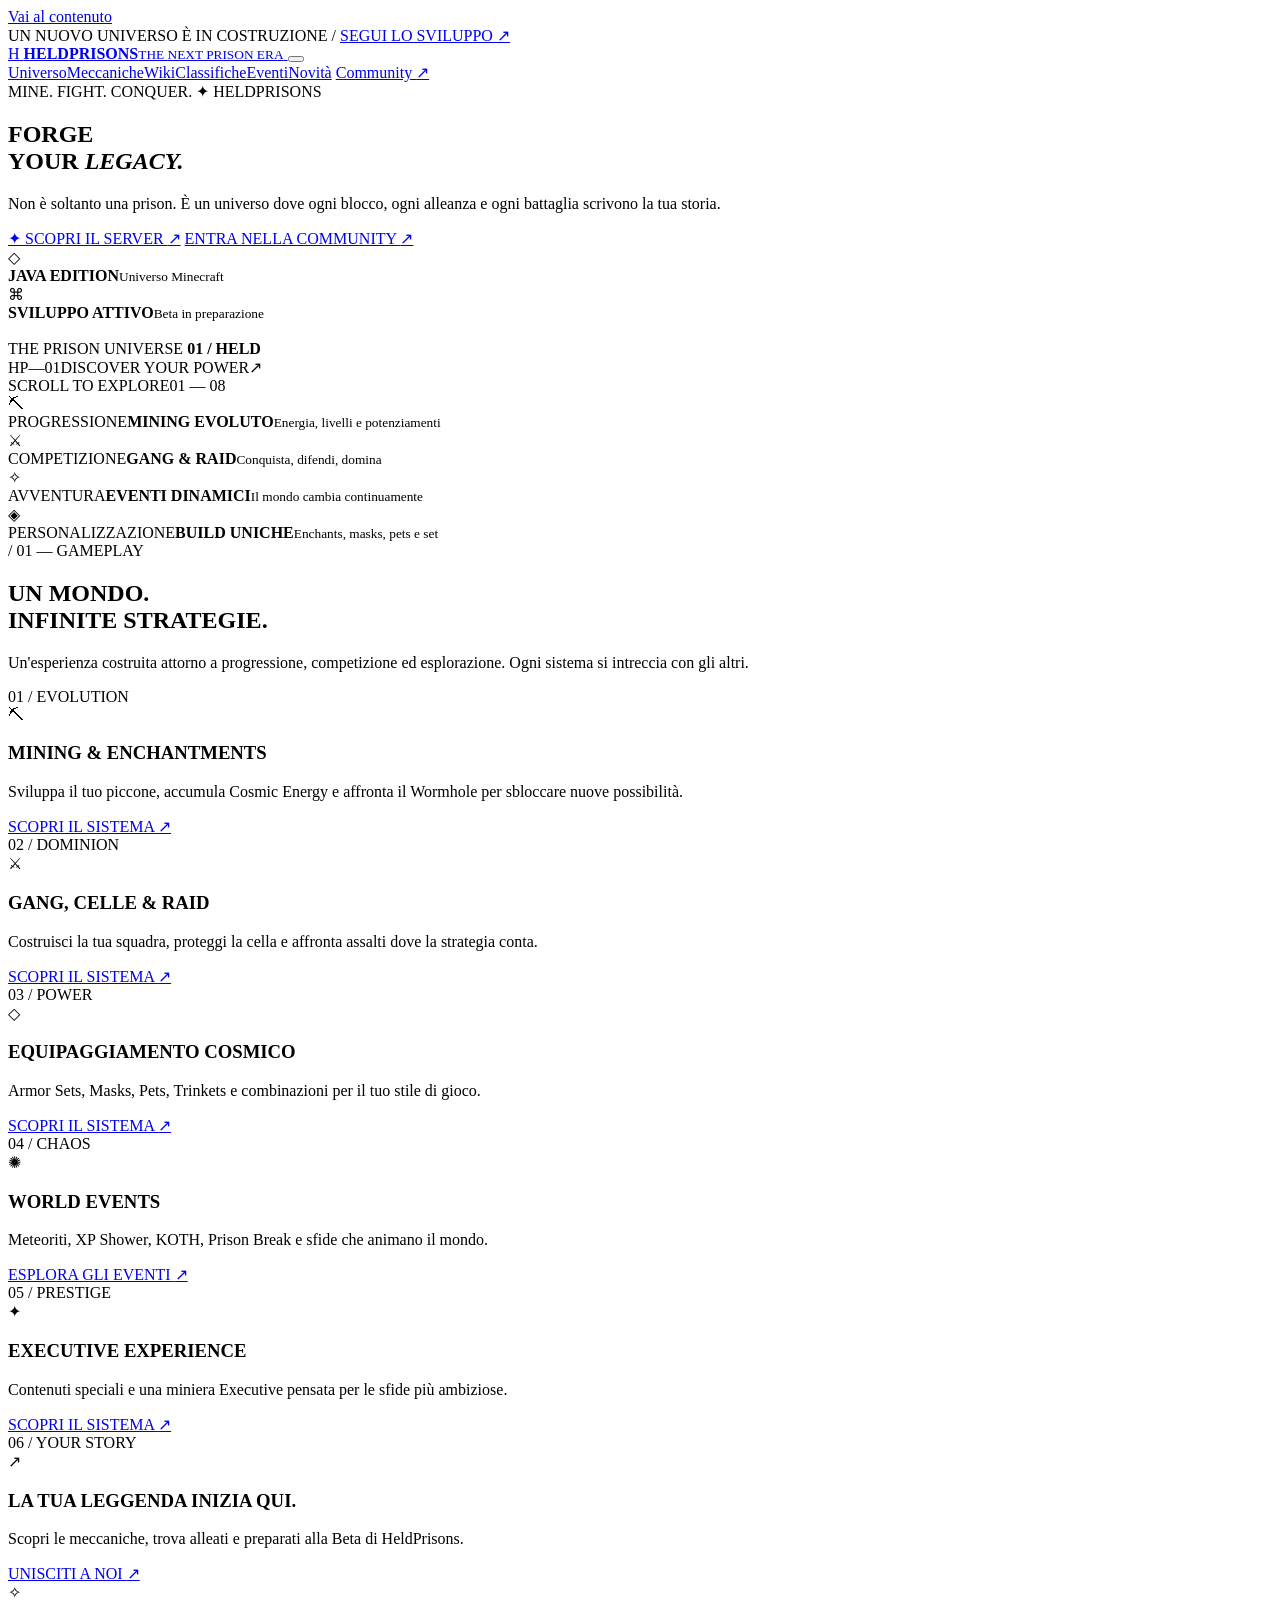
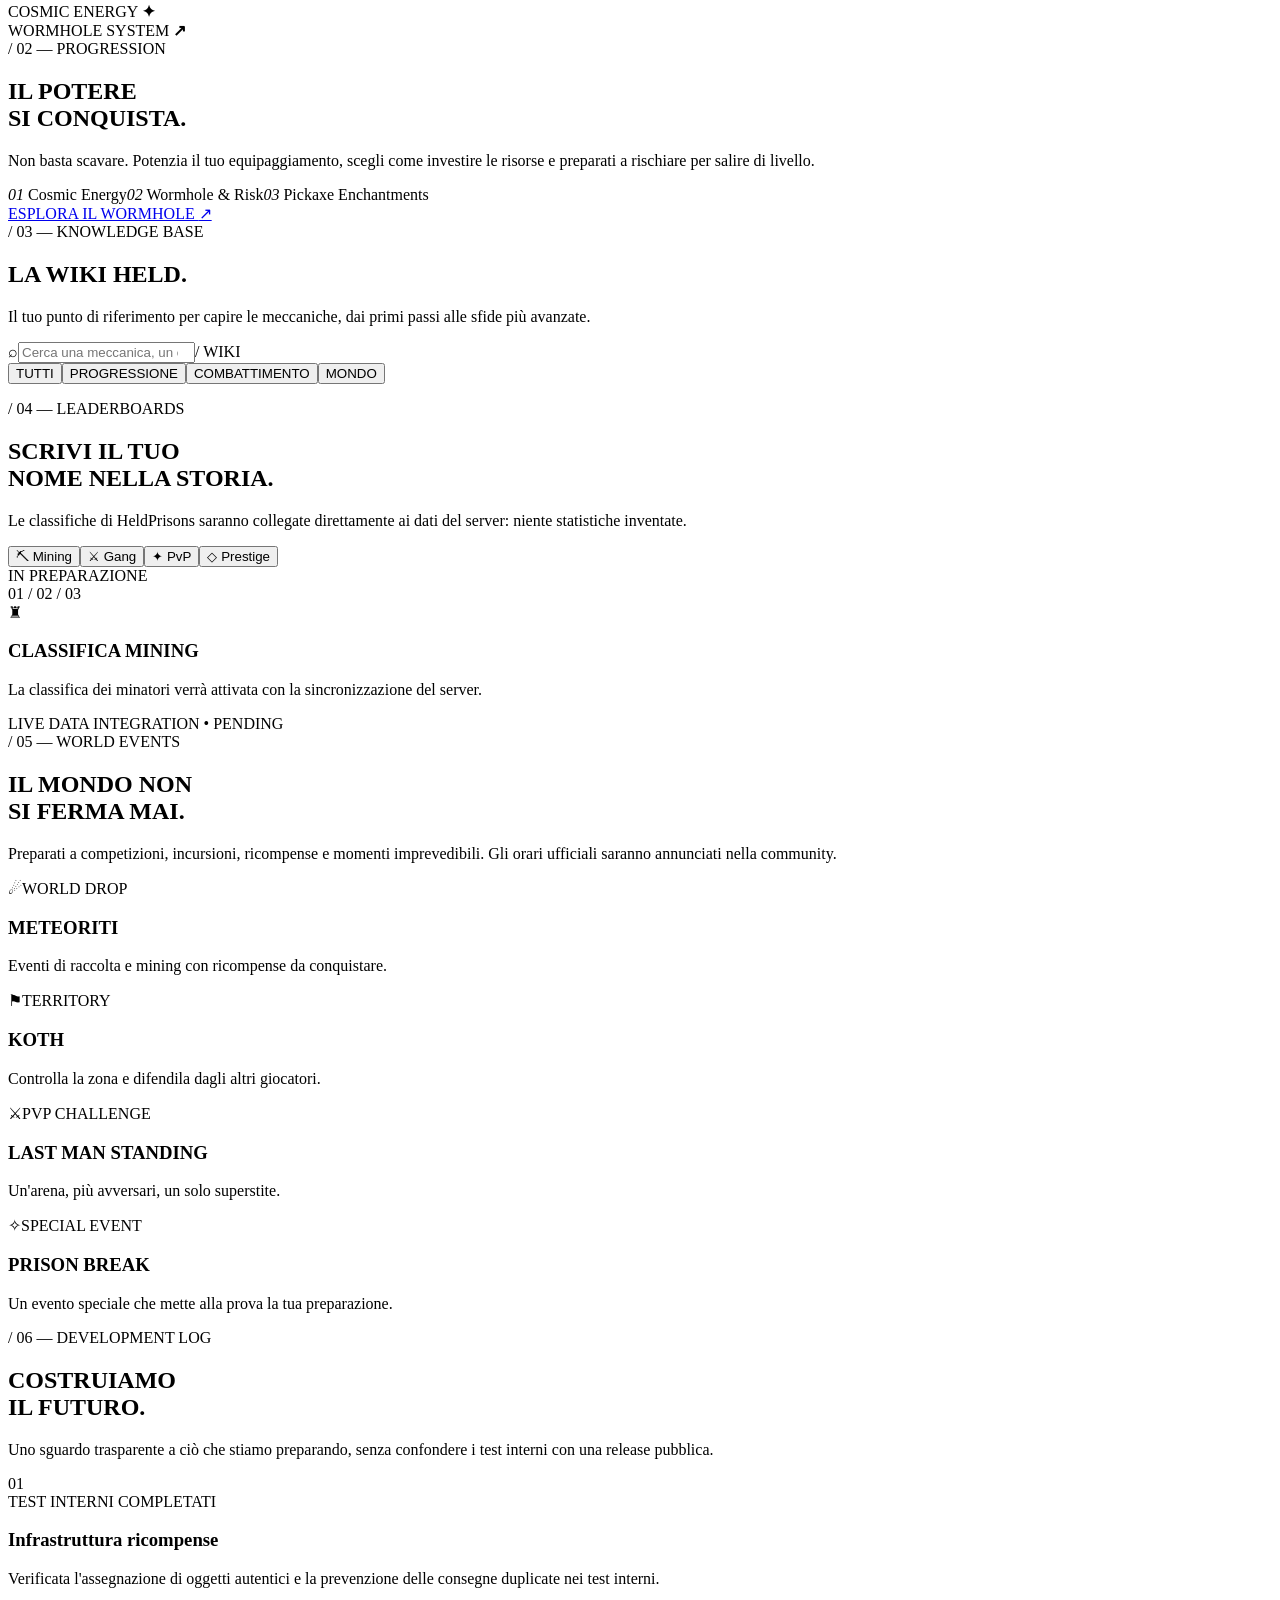
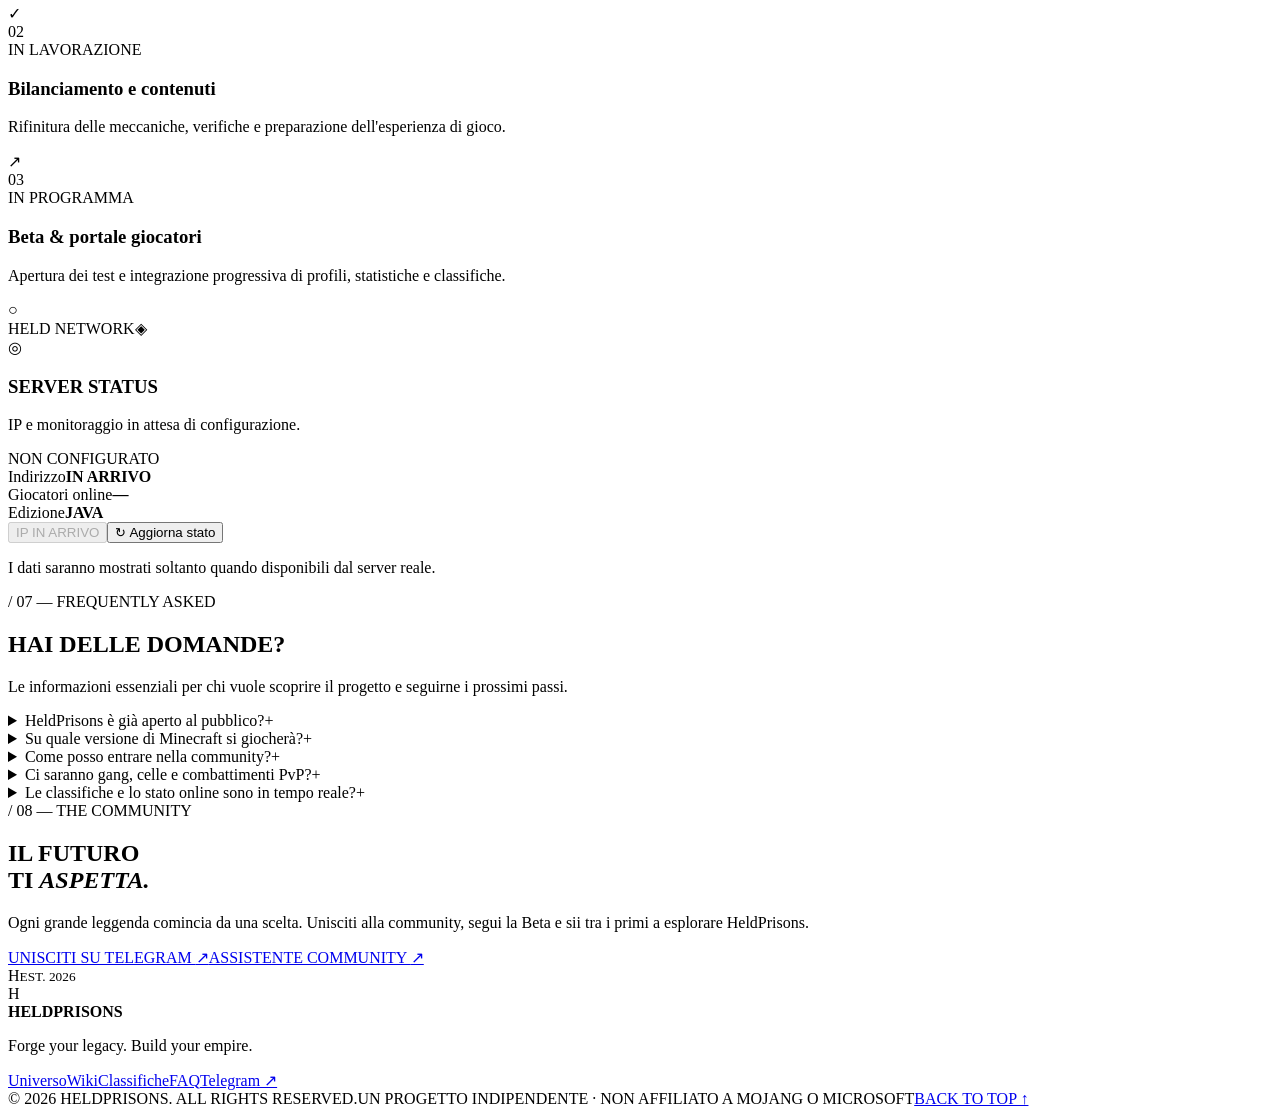
==== index.html @ db9df28c "feat(web): scaffold HeldPrisons portal landing page" ====
<!doctype html>
<html lang="it">
<head>
  <meta charset="utf-8">
  <meta name="viewport" content="width=device-width, initial-scale=1">
  <meta name="theme-color" content="#080d1a">
  <meta name="description" content="HeldPrisons: esplora un universo prison Minecraft con miniere, enchantments, gang, celle, raid, eventi e progressione. Scopri il progetto e unisciti alla community.">
  <meta property="og:type" content="website">
  <meta property="og:title" content="HeldPrisons — Forge Your Legacy">
  <meta property="og:description" content="Un universo Prison da conquistare. Miniere, gang, raid, equipaggiamento ed eventi.">
  <meta property="og:image" content="assets/hero-realm.svg">
  <link rel="icon" type="image/svg+xml" href="assets/favicon.svg">
  <link rel="stylesheet" href="assets/style.css">
  <title>HeldPrisons — Forge Your Legacy</title>
  <script defer src="assets/app.js"></script>
</head>
<body>
  <a class="skip-link" href="#contenuto">Vai al contenuto</a>
  <div class="ambient ambient--a" aria-hidden="true"></div><div class="ambient ambient--b" aria-hidden="true"></div>
  <div class="announcement"><span class="pulse-small" aria-hidden="true"></span> UN NUOVO UNIVERSO È IN COSTRUZIONE <span class="announcement-sep">/</span> <a href="#roadmap">SEGUI LO SVILUPPO <span aria-hidden="true">↗</span></a></div>
  <header class="site-header" id="inizio">
    <nav class="nav shell" aria-label="Navigazione principale">
      <a class="brand" href="#inizio" aria-label="HeldPrisons, torna all'inizio">
        <span class="brand-mark" aria-hidden="true"><span>H</span></span>
        <span class="brand-copy"><strong>HELD<span>PRISONS</span></strong><small>THE NEXT PRISON ERA</small></span>
      </a>
      <button id="menu-toggle" class="menu-toggle" aria-label="Apri menu" aria-expanded="false" aria-controls="nav-links"><span></span><span></span><span></span></button>
      <div class="nav-links" id="nav-links">
        <a href="#universo">Universo</a><a href="#meccaniche">Meccaniche</a><a href="#wiki">Wiki</a><a href="#classifiche">Classifiche</a><a href="#eventi">Eventi</a><a href="#roadmap">Novità</a>
        <a class="nav-community" href="https://t.me/HeldPrisonsCommunity" target="_blank" rel="noopener noreferrer">Community <span aria-hidden="true">↗</span></a>
      </div>
    </nav>
  </header>
  <main id="contenuto">
    <section class="hero shell" aria-labelledby="hero-title">
      <div class="hero-grid"></div>
      <div class="hero-copy">
        <div class="eyebrow"><span class="line"></span> MINE. FIGHT. CONQUER. <span class="star">✦</span> HELDPRISONS</div>
        <h1 id="hero-title">FORGE<br>YOUR <em>LEGACY.</em></h1>
        <p class="hero-lead">Non è soltanto una prison. È un universo dove ogni blocco, ogni alleanza e ogni battaglia scrivono la tua storia.</p>
        <div class="hero-actions">
          <a class="btn btn-primary" href="#universo"><span class="btn-icon">✦</span> SCOPRI IL SERVER <span>↗</span></a>
          <a class="btn btn-ghost" href="https://t.me/HeldPrisonsCommunity" target="_blank" rel="noopener noreferrer">ENTRA NELLA COMMUNITY <span>↗</span></a>
        </div>
        <div class="hero-meta"><div class="meta-item"><span class="meta-sign">◇</span><div><strong>JAVA EDITION</strong><small>Universo Minecraft</small></div></div><div class="meta-divider"></div><div class="meta-item"><span class="meta-sign">⌘</span><div><strong>SVILUPPO ATTIVO</strong><small>Beta in preparazione</small></div></div></div>
      </div>
      <div class="hero-visual" aria-hidden="true">
        <img class="realm-art" src="assets/hero-realm.svg" alt="">
        <div class="hero-art-tag tag-top"><span class="tag-dot"></span> THE PRISON UNIVERSE <strong>01 / HELD</strong></div>
        <div class="hero-art-tag tag-bottom"><span class="tag-prefix">HP—01</span><span>DISCOVER YOUR POWER</span><span>↗</span></div>
      </div>
      <div class="hero-foot"><span>SCROLL TO EXPLORE</span><span class="scroll-line"></span><span class="index">01 — 08</span></div>
    </section>
    <section class="stats-section" id="universo" aria-label="In evidenza">
      <div class="shell stats-inner">
        <div class="stat"><div class="stat-icon">⛏</div><div><span>PROGRESSIONE</span><strong>MINING EVOLUTO</strong><small>Energia, livelli e potenziamenti</small></div></div>
        <div class="stat"><div class="stat-icon">⚔</div><div><span>COMPETIZIONE</span><strong>GANG &amp; RAID</strong><small>Conquista, difendi, domina</small></div></div>
        <div class="stat"><div class="stat-icon">✧</div><div><span>AVVENTURA</span><strong>EVENTI DINAMICI</strong><small>Il mondo cambia continuamente</small></div></div>
        <div class="stat stat-last"><div class="stat-icon">◈</div><div><span>PERSONALIZZAZIONE</span><strong>BUILD UNICHE</strong><small>Enchants, masks, pets e set</small></div></div>
      </div>
    </section>
    <section class="section shell mechanics" id="meccaniche" aria-labelledby="mech-title">
      <div class="section-head"><div><span class="kicker">/ 01 — GAMEPLAY</span><h2 id="mech-title">UN MONDO.<br><span class="grad-text">INFINITE STRATEGIE.</span></h2></div><p>Un'esperienza costruita attorno a progressione, competizione ed esplorazione. Ogni sistema si intreccia con gli altri.</p></div>
      <div class="feature-grid">
        <article class="feature-card feature-card--wide"><div class="feature-no">01 / EVOLUTION</div><div class="feature-symbol">⛏</div><h3>MINING &amp; ENCHANTMENTS</h3><p>Sviluppa il tuo piccone, accumula Cosmic Energy e affronta il Wormhole per sbloccare nuove possibilità.</p><a href="#wiki" data-wiki-open="mining">SCOPRI IL SISTEMA <span>↗</span></a><div class="feature-decoration decoration-one" aria-hidden="true"></div></article>
        <article class="feature-card"><div class="feature-no">02 / DOMINION</div><div class="feature-symbol">⚔</div><h3>GANG, CELLE &amp; RAID</h3><p>Costruisci la tua squadra, proteggi la cella e affronta assalti dove la strategia conta.</p><a href="#wiki" data-wiki-open="gang">SCOPRI IL SISTEMA <span>↗</span></a></article>
        <article class="feature-card"><div class="feature-no">03 / POWER</div><div class="feature-symbol">◇</div><h3>EQUIPAGGIAMENTO COSMICO</h3><p>Armor Sets, Masks, Pets, Trinkets e combinazioni per il tuo stile di gioco.</p><a href="#wiki" data-wiki-open="equipment">SCOPRI IL SISTEMA <span>↗</span></a></article>
        <article class="feature-card"><div class="feature-no">04 / CHAOS</div><div class="feature-symbol">✺</div><h3>WORLD EVENTS</h3><p>Meteoriti, XP Shower, KOTH, Prison Break e sfide che animano il mondo.</p><a href="#eventi">ESPLORA GLI EVENTI <span>↗</span></a></article>
        <article class="feature-card"><div class="feature-no">05 / PRESTIGE</div><div class="feature-symbol">✦</div><h3>EXECUTIVE EXPERIENCE</h3><p>Contenuti speciali e una miniera Executive pensata per le sfide più ambiziose.</p><a href="#wiki" data-wiki-open="executive">SCOPRI IL SISTEMA <span>↗</span></a></article>
        <article class="feature-card feature-card--accent"><div class="feature-no">06 / YOUR STORY</div><div class="feature-symbol">↗</div><h3>LA TUA LEGGENDA INIZIA QUI.</h3><p>Scopri le meccaniche, trova alleati e preparati alla Beta di HeldPrisons.</p><a href="https://t.me/HeldPrisonsCommunity" target="_blank" rel="noopener noreferrer">UNISCITI A NOI <span>↗</span></a></article>
      </div>
    </section>
    <section class="showcase" aria-labelledby="showcase-title">
      <div class="shell showcase-inner"><div class="showcase-art" aria-hidden="true"><div class="showcase-ring ring-a"></div><div class="showcase-ring ring-b"></div><div class="showcase-gem"><span>✧</span></div><div class="floating-label fl-one">COSMIC ENERGY <b>✦</b></div><div class="floating-label fl-two">WORMHOLE SYSTEM <b>↗</b></div></div>
      <div class="showcase-copy"><span class="kicker">/ 02 — PROGRESSION</span><h2 id="showcase-title">IL POTERE<br>SI <span class="grad-text">CONQUISTA.</span></h2><p>Non basta scavare. Potenzia il tuo equipaggiamento, scegli come investire le risorse e preparati a rischiare per salire di livello.</p><div class="showcase-points"><span><i>01</i> Cosmic Energy</span><span><i>02</i> Wormhole &amp; Risk</span><span><i>03</i> Pickaxe Enchantments</span></div><a class="text-link" href="#wiki" data-wiki-open="wormhole">ESPLORA IL WORMHOLE <span>↗</span></a></div></div>
    </section>
    <section class="section shell wiki-section" id="wiki" aria-labelledby="wiki-title">
      <div class="section-head"><div><span class="kicker">/ 03 — KNOWLEDGE BASE</span><h2 id="wiki-title">LA WIKI <span class="grad-text">HELD.</span></h2></div><p>Il tuo punto di riferimento per capire le meccaniche, dai primi passi alle sfide più avanzate.</p></div>
      <div class="wiki-toolbar"><label class="search-box" for="wiki-search"><span aria-hidden="true">⌕</span><input type="search" id="wiki-search" placeholder="Cerca una meccanica, un evento, un oggetto..." autocomplete="off"><span class="search-hint">/ WIKI</span></label><div class="filter-group" id="wiki-filters" role="group" aria-label="Categorie wiki"><button type="button" class="filter active" data-filter="all" aria-pressed="true">TUTTI</button><button type="button" class="filter" data-filter="progression" aria-pressed="false">PROGRESSIONE</button><button type="button" class="filter" data-filter="combat" aria-pressed="false">COMBATTIMENTO</button><button type="button" class="filter" data-filter="world" aria-pressed="false">MONDO</button></div></div>
      <div id="wiki-grid" class="wiki-grid" aria-live="polite"></div>
      <p class="section-note" id="wiki-count"></p>
    </section>
    <section class="section shell ranking-section" id="classifiche" aria-labelledby="ranking-title">
      <div class="section-head"><div><span class="kicker">/ 04 — LEADERBOARDS</span><h2 id="ranking-title">SCRIVI IL TUO<br><span class="grad-text">NOME NELLA STORIA.</span></h2></div><p>Le classifiche di HeldPrisons saranno collegate direttamente ai dati del server: niente statistiche inventate.</p></div>
      <div class="ranking-panel"><div class="ranking-top"><div class="ranking-tabs" role="group" aria-label="Tipologia classifica"><button class="rank-tab active" data-ranking="mining" aria-pressed="true">⛏ Mining</button><button class="rank-tab" data-ranking="gangs" aria-pressed="false">⚔ Gang</button><button class="rank-tab" data-ranking="pvp" aria-pressed="false">✦ PvP</button><button class="rank-tab" data-ranking="prestige" aria-pressed="false">◇ Prestige</button></div><span class="coming-label"><span class="pulse-small"></span> IN PREPARAZIONE</span></div><div class="ranking-empty"><div class="ranking-abstract">01<span> / </span>02<span> / </span>03</div><div class="ranking-empty-icon">♜</div><h3 id="rank-heading">CLASSIFICA MINING</h3><p id="rank-description">La classifica dei minatori verrà attivata con la sincronizzazione del server.</p><span class="ranking-tech">LIVE DATA INTEGRATION • PENDING</span></div></div>
    </section>
    <section class="section events-section" id="eventi" aria-labelledby="events-title"><div class="shell"><div class="section-head"><div><span class="kicker">/ 05 — WORLD EVENTS</span><h2 id="events-title">IL MONDO NON<br><span class="grad-text">SI FERMA MAI.</span></h2></div><p>Preparati a competizioni, incursioni, ricompense e momenti imprevedibili. Gli orari ufficiali saranno annunciati nella community.</p></div>
      <div class="event-grid"><article class="event-card"><span class="event-icon">☄</span><span class="event-type">WORLD DROP</span><h3>METEORITI</h3><p>Eventi di raccolta e mining con ricompense da conquistare.</p></article><article class="event-card"><span class="event-icon">⚑</span><span class="event-type">TERRITORY</span><h3>KOTH</h3><p>Controlla la zona e difendila dagli altri giocatori.</p></article><article class="event-card"><span class="event-icon">⚔</span><span class="event-type">PVP CHALLENGE</span><h3>LAST MAN STANDING</h3><p>Un'arena, più avversari, un solo superstite.</p></article><article class="event-card"><span class="event-icon">✧</span><span class="event-type">SPECIAL EVENT</span><h3>PRISON BREAK</h3><p>Un evento speciale che mette alla prova la tua preparazione.</p></article></div></div>
    </section>
    <section class="section shell roadmap" id="roadmap" aria-labelledby="roadmap-title"><div class="section-head"><div><span class="kicker">/ 06 — DEVELOPMENT LOG</span><h2 id="roadmap-title">COSTRUIAMO<br><span class="grad-text">IL FUTURO.</span></h2></div><p>Uno sguardo trasparente a ciò che stiamo preparando, senza confondere i test interni con una release pubblica.</p></div>
      <div class="roadmap-layout"><div class="roadmap-list"><div class="milestone milestone--done"><span class="milestone-index">01</span><div><span class="milestone-status">TEST INTERNI COMPLETATI</span><h3>Infrastruttura ricompense</h3><p>Verificata l'assegnazione di oggetti autentici e la prevenzione delle consegne duplicate nei test interni.</p></div><span class="milestone-check">✓</span></div><div class="milestone milestone--now"><span class="milestone-index">02</span><div><span class="milestone-status">IN LAVORAZIONE</span><h3>Bilanciamento e contenuti</h3><p>Rifinitura delle meccaniche, verifiche e preparazione dell'esperienza di gioco.</p></div><span class="milestone-check">↗</span></div><div class="milestone"><span class="milestone-index">03</span><div><span class="milestone-status">IN PROGRAMMA</span><h3>Beta &amp; portale giocatori</h3><p>Apertura dei test e integrazione progressiva di profili, statistiche e classifiche.</p></div><span class="milestone-check">○</span></div></div><aside class="status-card"><div class="status-card-top"><span>HELD NETWORK</span><span class="status-square">◈</span></div><div class="status-card-icon">◎</div><h3>SERVER STATUS</h3><p id="server-status-text" role="status">IP e monitoraggio in attesa di configurazione.</p><div class="status-indicator"><span class="pulse-small"></span><span id="server-state">NON CONFIGURATO</span></div><div class="status-lines"><div><span>Indirizzo</span><strong id="server-address">IN ARRIVO</strong></div><div><span>Giocatori online</span><strong id="server-players">—</strong></div><div><span>Edizione</span><strong>JAVA</strong></div></div><button class="btn btn-primary btn-status" id="copy-ip" type="button" disabled>IP IN ARRIVO</button><button class="status-refresh" id="refresh-status" type="button">↻ Aggiorna stato</button><p class="status-footnote">I dati saranno mostrati soltanto quando disponibili dal server reale.</p></aside></div>
    </section>
    <section class="section shell faq-section" id="faq" aria-labelledby="faq-title"><div class="section-head"><div><span class="kicker">/ 07 — FREQUENTLY ASKED</span><h2 id="faq-title">HAI DELLE <span class="grad-text">DOMANDE?</span></h2></div><p>Le informazioni essenziali per chi vuole scoprire il progetto e seguirne i prossimi passi.</p></div><div class="faq-list">
      <details><summary>HeldPrisons è già aperto al pubblico?<span>+</span></summary><p>La Beta è in preparazione. Seguici nella community per gli annunci ufficiali sulla disponibilità del server.</p></details>
      <details><summary>Su quale versione di Minecraft si giocherà?<span>+</span></summary><p>Il progetto è sviluppato per Minecraft Java Edition. La versione definitiva supportata sarà comunicata all'apertura della Beta.</p></details>
      <details><summary>Come posso entrare nella community?<span>+</span></summary><p>Puoi unirti al <a href="https://t.me/HeldPrisonsCommunity" target="_blank" rel="noopener noreferrer">canale Telegram ufficiale</a> e seguire gli aggiornamenti sullo sviluppo.</p></details>
      <details><summary>Ci saranno gang, celle e combattimenti PvP?<span>+</span></summary><p>Sì. Gang, celle, raid e PvP sono tra i sistemi centrali del progetto, insieme alla progressione mining e agli eventi.</p></details>
      <details><summary>Le classifiche e lo stato online sono in tempo reale?<span>+</span></summary><p>Non ancora: verranno collegati ai dati autentici del server. Fino ad allora il sito segnala chiaramente le integrazioni in preparazione.</p></details>
    </div></section>
    <section class="join-section" id="community"><div class="shell join-inner"><span class="kicker">/ 08 — THE COMMUNITY</span><div class="join-main"><div><h2>IL FUTURO<br>TI <em>ASPETTA.</em></h2><p>Ogni grande leggenda comincia da una scelta. Unisciti alla community, segui la Beta e sii tra i primi a esplorare HeldPrisons.</p><div class="join-actions"><a href="https://t.me/HeldPrisonsCommunity" target="_blank" rel="noopener noreferrer" class="btn btn-light">UNISCITI SU TELEGRAM <span>↗</span></a><a href="https://t.me/HeldPrisonsAssistantBot" target="_blank" rel="noopener noreferrer" class="btn btn-border-light">ASSISTENTE COMMUNITY <span>↗</span></a></div></div><div class="join-insignia" aria-hidden="true"><span>H</span><small>EST. 2026</small></div></div></div></section>
  </main>
  <footer class="footer"><div class="shell"><div class="footer-top"><div class="footer-brand"><span class="brand-mark small" aria-hidden="true"><span>H</span></span><div><strong>HELDPRISONS</strong><p>Forge your legacy. Build your empire.</p></div></div><div class="footer-links"><a href="#universo">Universo</a><a href="#wiki">Wiki</a><a href="#classifiche">Classifiche</a><a href="#faq">FAQ</a><a href="https://t.me/HeldPrisonsCommunity" target="_blank" rel="noopener noreferrer">Telegram ↗</a></div></div><div class="footer-bottom"><span>© <span id="current-year">2026</span> HELDPRISONS. ALL RIGHTS RESERVED.</span><span>UN PROGETTO INDIPENDENTE · NON AFFILIATO A MOJANG O MICROSOFT</span><a href="#inizio">BACK TO TOP ↑</a></div></div></footer>
  <dialog id="wiki-dialog" class="wiki-dialog" aria-labelledby="dialog-title"><button class="dialog-close" id="dialog-close" aria-label="Chiudi scheda">✕</button><div id="dialog-content"></div></dialog>
  <div id="toast" class="toast" role="status" aria-live="polite"></div>
</body>
</html>
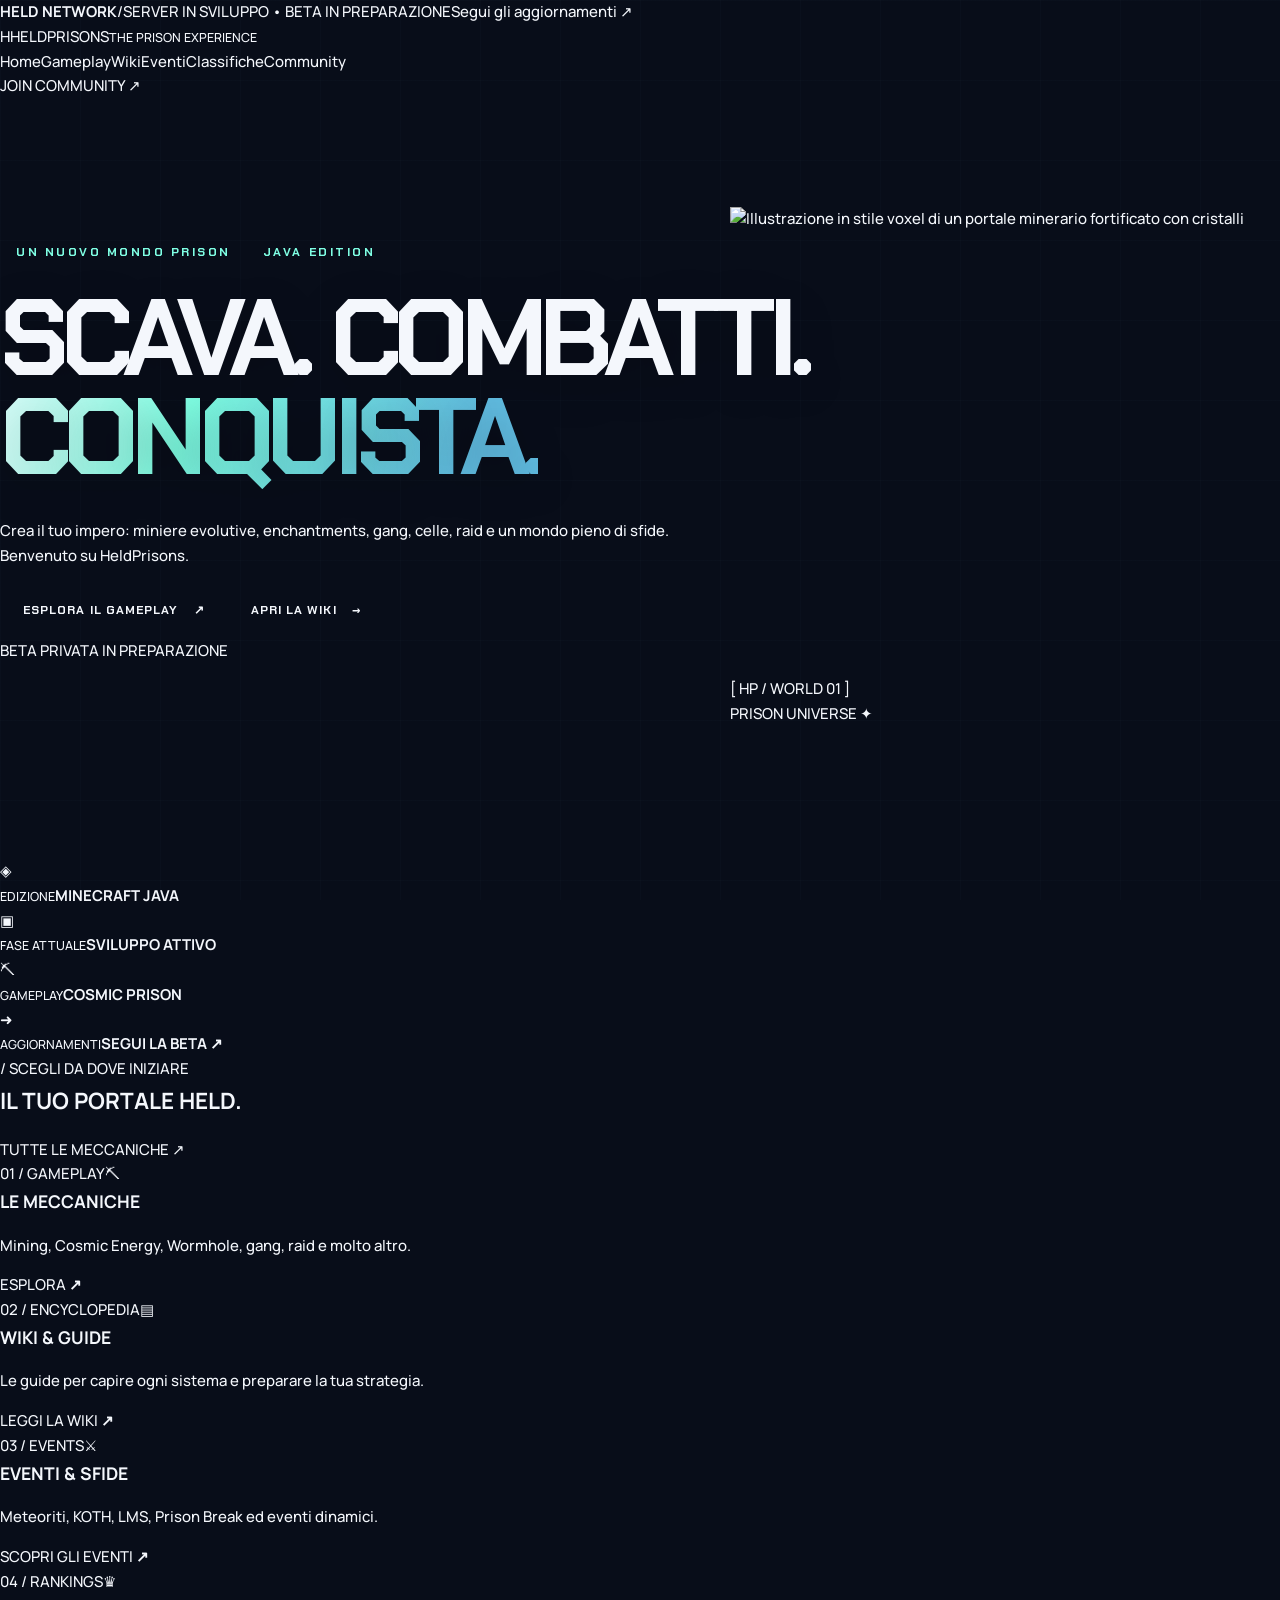
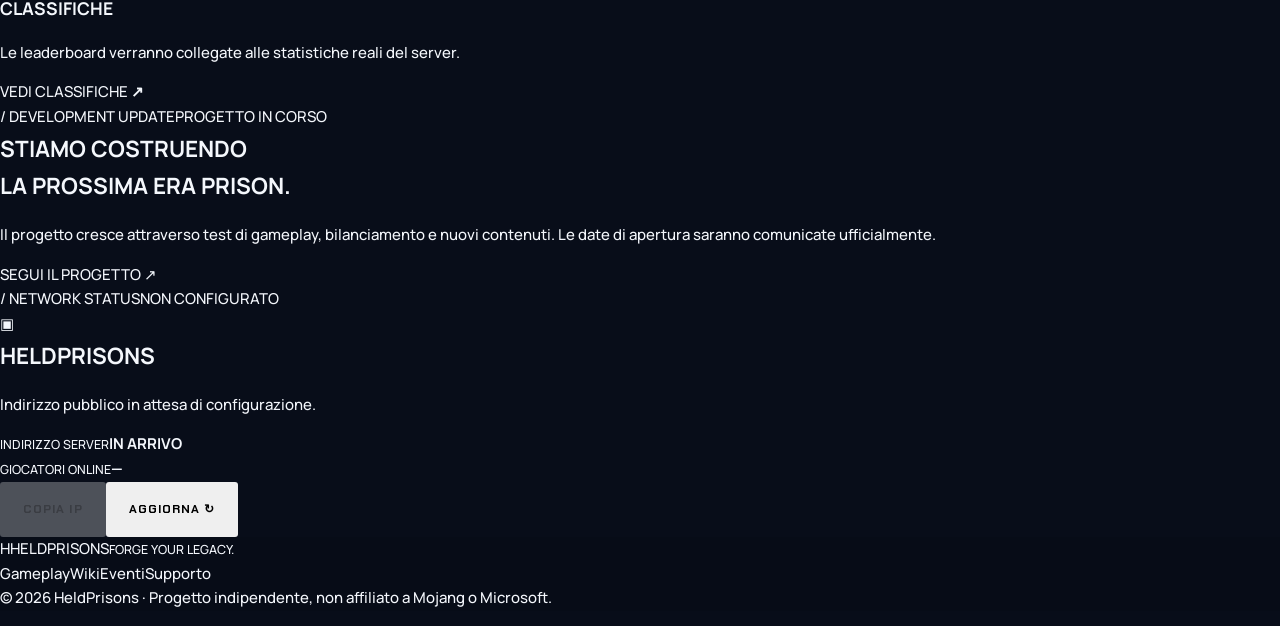
==== commit 4a2335da: "refactor(site): replace long landing with compact portal home" ====
--- a/index.html
+++ b/index.html
@@ -1,106 +1,27 @@
 <!doctype html>
-<html lang="it">
-<head>
-  <meta charset="utf-8">
-  <meta name="viewport" content="width=device-width, initial-scale=1">
-  <meta name="theme-color" content="#080d1a">
-  <meta name="description" content="HeldPrisons: esplora un universo prison Minecraft con miniere, enchantments, gang, celle, raid, eventi e progressione. Scopri il progetto e unisciti alla community.">
-  <meta property="og:type" content="website">
-  <meta property="og:title" content="HeldPrisons — Forge Your Legacy">
-  <meta property="og:description" content="Un universo Prison da conquistare. Miniere, gang, raid, equipaggiamento ed eventi.">
-  <meta property="og:image" content="assets/hero-realm.svg">
-  <link rel="icon" type="image/svg+xml" href="assets/favicon.svg">
-  <link rel="stylesheet" href="assets/style.css">
-  <title>HeldPrisons — Forge Your Legacy</title>
-  <script defer src="assets/app.js"></script>
-</head>
-<body>
-  <a class="skip-link" href="#contenuto">Vai al contenuto</a>
-  <div class="ambient ambient--a" aria-hidden="true"></div><div class="ambient ambient--b" aria-hidden="true"></div>
-  <div class="announcement"><span class="pulse-small" aria-hidden="true"></span> UN NUOVO UNIVERSO È IN COSTRUZIONE <span class="announcement-sep">/</span> <a href="#roadmap">SEGUI LO SVILUPPO <span aria-hidden="true">↗</span></a></div>
-  <header class="site-header" id="inizio">
-    <nav class="nav shell" aria-label="Navigazione principale">
-      <a class="brand" href="#inizio" aria-label="HeldPrisons, torna all'inizio">
-        <span class="brand-mark" aria-hidden="true"><span>H</span></span>
-        <span class="brand-copy"><strong>HELD<span>PRISONS</span></strong><small>THE NEXT PRISON ERA</small></span>
-      </a>
-      <button id="menu-toggle" class="menu-toggle" aria-label="Apri menu" aria-expanded="false" aria-controls="nav-links"><span></span><span></span><span></span></button>
-      <div class="nav-links" id="nav-links">
-        <a href="#universo">Universo</a><a href="#meccaniche">Meccaniche</a><a href="#wiki">Wiki</a><a href="#classifiche">Classifiche</a><a href="#eventi">Eventi</a><a href="#roadmap">Novità</a>
-        <a class="nav-community" href="https://t.me/HeldPrisonsCommunity" target="_blank" rel="noopener noreferrer">Community <span aria-hidden="true">↗</span></a>
-      </div>
-    </nav>
-  </header>
-  <main id="contenuto">
-    <section class="hero shell" aria-labelledby="hero-title">
-      <div class="hero-grid"></div>
-      <div class="hero-copy">
-        <div class="eyebrow"><span class="line"></span> MINE. FIGHT. CONQUER. <span class="star">✦</span> HELDPRISONS</div>
-        <h1 id="hero-title">FORGE<br>YOUR <em>LEGACY.</em></h1>
-        <p class="hero-lead">Non è soltanto una prison. È un universo dove ogni blocco, ogni alleanza e ogni battaglia scrivono la tua storia.</p>
-        <div class="hero-actions">
-          <a class="btn btn-primary" href="#universo"><span class="btn-icon">✦</span> SCOPRI IL SERVER <span>↗</span></a>
-          <a class="btn btn-ghost" href="https://t.me/HeldPrisonsCommunity" target="_blank" rel="noopener noreferrer">ENTRA NELLA COMMUNITY <span>↗</span></a>
-        </div>
-        <div class="hero-meta"><div class="meta-item"><span class="meta-sign">◇</span><div><strong>JAVA EDITION</strong><small>Universo Minecraft</small></div></div><div class="meta-divider"></div><div class="meta-item"><span class="meta-sign">⌘</span><div><strong>SVILUPPO ATTIVO</strong><small>Beta in preparazione</small></div></div></div>
-      </div>
-      <div class="hero-visual" aria-hidden="true">
-        <img class="realm-art" src="assets/hero-realm.svg" alt="">
-        <div class="hero-art-tag tag-top"><span class="tag-dot"></span> THE PRISON UNIVERSE <strong>01 / HELD</strong></div>
-        <div class="hero-art-tag tag-bottom"><span class="tag-prefix">HP—01</span><span>DISCOVER YOUR POWER</span><span>↗</span></div>
-      </div>
-      <div class="hero-foot"><span>SCROLL TO EXPLORE</span><span class="scroll-line"></span><span class="index">01 — 08</span></div>
-    </section>
-    <section class="stats-section" id="universo" aria-label="In evidenza">
-      <div class="shell stats-inner">
-        <div class="stat"><div class="stat-icon">⛏</div><div><span>PROGRESSIONE</span><strong>MINING EVOLUTO</strong><small>Energia, livelli e potenziamenti</small></div></div>
-        <div class="stat"><div class="stat-icon">⚔</div><div><span>COMPETIZIONE</span><strong>GANG &amp; RAID</strong><small>Conquista, difendi, domina</small></div></div>
-        <div class="stat"><div class="stat-icon">✧</div><div><span>AVVENTURA</span><strong>EVENTI DINAMICI</strong><small>Il mondo cambia continuamente</small></div></div>
-        <div class="stat stat-last"><div class="stat-icon">◈</div><div><span>PERSONALIZZAZIONE</span><strong>BUILD UNICHE</strong><small>Enchants, masks, pets e set</small></div></div>
-      </div>
-    </section>
-    <section class="section shell mechanics" id="meccaniche" aria-labelledby="mech-title">
-      <div class="section-head"><div><span class="kicker">/ 01 — GAMEPLAY</span><h2 id="mech-title">UN MONDO.<br><span class="grad-text">INFINITE STRATEGIE.</span></h2></div><p>Un'esperienza costruita attorno a progressione, competizione ed esplorazione. Ogni sistema si intreccia con gli altri.</p></div>
-      <div class="feature-grid">
-        <article class="feature-card feature-card--wide"><div class="feature-no">01 / EVOLUTION</div><div class="feature-symbol">⛏</div><h3>MINING &amp; ENCHANTMENTS</h3><p>Sviluppa il tuo piccone, accumula Cosmic Energy e affronta il Wormhole per sbloccare nuove possibilità.</p><a href="#wiki" data-wiki-open="mining">SCOPRI IL SISTEMA <span>↗</span></a><div class="feature-decoration decoration-one" aria-hidden="true"></div></article>
-        <article class="feature-card"><div class="feature-no">02 / DOMINION</div><div class="feature-symbol">⚔</div><h3>GANG, CELLE &amp; RAID</h3><p>Costruisci la tua squadra, proteggi la cella e affronta assalti dove la strategia conta.</p><a href="#wiki" data-wiki-open="gang">SCOPRI IL SISTEMA <span>↗</span></a></article>
-        <article class="feature-card"><div class="feature-no">03 / POWER</div><div class="feature-symbol">◇</div><h3>EQUIPAGGIAMENTO COSMICO</h3><p>Armor Sets, Masks, Pets, Trinkets e combinazioni per il tuo stile di gioco.</p><a href="#wiki" data-wiki-open="equipment">SCOPRI IL SISTEMA <span>↗</span></a></article>
-        <article class="feature-card"><div class="feature-no">04 / CHAOS</div><div class="feature-symbol">✺</div><h3>WORLD EVENTS</h3><p>Meteoriti, XP Shower, KOTH, Prison Break e sfide che animano il mondo.</p><a href="#eventi">ESPLORA GLI EVENTI <span>↗</span></a></article>
-        <article class="feature-card"><div class="feature-no">05 / PRESTIGE</div><div class="feature-symbol">✦</div><h3>EXECUTIVE EXPERIENCE</h3><p>Contenuti speciali e una miniera Executive pensata per le sfide più ambiziose.</p><a href="#wiki" data-wiki-open="executive">SCOPRI IL SISTEMA <span>↗</span></a></article>
-        <article class="feature-card feature-card--accent"><div class="feature-no">06 / YOUR STORY</div><div class="feature-symbol">↗</div><h3>LA TUA LEGGENDA INIZIA QUI.</h3><p>Scopri le meccaniche, trova alleati e preparati alla Beta di HeldPrisons.</p><a href="https://t.me/HeldPrisonsCommunity" target="_blank" rel="noopener noreferrer">UNISCITI A NOI <span>↗</span></a></article>
-      </div>
-    </section>
-    <section class="showcase" aria-labelledby="showcase-title">
-      <div class="shell showcase-inner"><div class="showcase-art" aria-hidden="true"><div class="showcase-ring ring-a"></div><div class="showcase-ring ring-b"></div><div class="showcase-gem"><span>✧</span></div><div class="floating-label fl-one">COSMIC ENERGY <b>✦</b></div><div class="floating-label fl-two">WORMHOLE SYSTEM <b>↗</b></div></div>
-      <div class="showcase-copy"><span class="kicker">/ 02 — PROGRESSION</span><h2 id="showcase-title">IL POTERE<br>SI <span class="grad-text">CONQUISTA.</span></h2><p>Non basta scavare. Potenzia il tuo equipaggiamento, scegli come investire le risorse e preparati a rischiare per salire di livello.</p><div class="showcase-points"><span><i>01</i> Cosmic Energy</span><span><i>02</i> Wormhole &amp; Risk</span><span><i>03</i> Pickaxe Enchantments</span></div><a class="text-link" href="#wiki" data-wiki-open="wormhole">ESPLORA IL WORMHOLE <span>↗</span></a></div></div>
-    </section>
-    <section class="section shell wiki-section" id="wiki" aria-labelledby="wiki-title">
-      <div class="section-head"><div><span class="kicker">/ 03 — KNOWLEDGE BASE</span><h2 id="wiki-title">LA WIKI <span class="grad-text">HELD.</span></h2></div><p>Il tuo punto di riferimento per capire le meccaniche, dai primi passi alle sfide più avanzate.</p></div>
-      <div class="wiki-toolbar"><label class="search-box" for="wiki-search"><span aria-hidden="true">⌕</span><input type="search" id="wiki-search" placeholder="Cerca una meccanica, un evento, un oggetto..." autocomplete="off"><span class="search-hint">/ WIKI</span></label><div class="filter-group" id="wiki-filters" role="group" aria-label="Categorie wiki"><button type="button" class="filter active" data-filter="all" aria-pressed="true">TUTTI</button><button type="button" class="filter" data-filter="progression" aria-pressed="false">PROGRESSIONE</button><button type="button" class="filter" data-filter="combat" aria-pressed="false">COMBATTIMENTO</button><button type="button" class="filter" data-filter="world" aria-pressed="false">MONDO</button></div></div>
-      <div id="wiki-grid" class="wiki-grid" aria-live="polite"></div>
-      <p class="section-note" id="wiki-count"></p>
-    </section>
-    <section class="section shell ranking-section" id="classifiche" aria-labelledby="ranking-title">
-      <div class="section-head"><div><span class="kicker">/ 04 — LEADERBOARDS</span><h2 id="ranking-title">SCRIVI IL TUO<br><span class="grad-text">NOME NELLA STORIA.</span></h2></div><p>Le classifiche di HeldPrisons saranno collegate direttamente ai dati del server: niente statistiche inventate.</p></div>
-      <div class="ranking-panel"><div class="ranking-top"><div class="ranking-tabs" role="group" aria-label="Tipologia classifica"><button class="rank-tab active" data-ranking="mining" aria-pressed="true">⛏ Mining</button><button class="rank-tab" data-ranking="gangs" aria-pressed="false">⚔ Gang</button><button class="rank-tab" data-ranking="pvp" aria-pressed="false">✦ PvP</button><button class="rank-tab" data-ranking="prestige" aria-pressed="false">◇ Prestige</button></div><span class="coming-label"><span class="pulse-small"></span> IN PREPARAZIONE</span></div><div class="ranking-empty"><div class="ranking-abstract">01<span> / </span>02<span> / </span>03</div><div class="ranking-empty-icon">♜</div><h3 id="rank-heading">CLASSIFICA MINING</h3><p id="rank-description">La classifica dei minatori verrà attivata con la sincronizzazione del server.</p><span class="ranking-tech">LIVE DATA INTEGRATION • PENDING</span></div></div>
-    </section>
-    <section class="section events-section" id="eventi" aria-labelledby="events-title"><div class="shell"><div class="section-head"><div><span class="kicker">/ 05 — WORLD EVENTS</span><h2 id="events-title">IL MONDO NON<br><span class="grad-text">SI FERMA MAI.</span></h2></div><p>Preparati a competizioni, incursioni, ricompense e momenti imprevedibili. Gli orari ufficiali saranno annunciati nella community.</p></div>
-      <div class="event-grid"><article class="event-card"><span class="event-icon">☄</span><span class="event-type">WORLD DROP</span><h3>METEORITI</h3><p>Eventi di raccolta e mining con ricompense da conquistare.</p></article><article class="event-card"><span class="event-icon">⚑</span><span class="event-type">TERRITORY</span><h3>KOTH</h3><p>Controlla la zona e difendila dagli altri giocatori.</p></article><article class="event-card"><span class="event-icon">⚔</span><span class="event-type">PVP CHALLENGE</span><h3>LAST MAN STANDING</h3><p>Un'arena, più avversari, un solo superstite.</p></article><article class="event-card"><span class="event-icon">✧</span><span class="event-type">SPECIAL EVENT</span><h3>PRISON BREAK</h3><p>Un evento speciale che mette alla prova la tua preparazione.</p></article></div></div>
-    </section>
-    <section class="section shell roadmap" id="roadmap" aria-labelledby="roadmap-title"><div class="section-head"><div><span class="kicker">/ 06 — DEVELOPMENT LOG</span><h2 id="roadmap-title">COSTRUIAMO<br><span class="grad-text">IL FUTURO.</span></h2></div><p>Uno sguardo trasparente a ciò che stiamo preparando, senza confondere i test interni con una release pubblica.</p></div>
-      <div class="roadmap-layout"><div class="roadmap-list"><div class="milestone milestone--done"><span class="milestone-index">01</span><div><span class="milestone-status">TEST INTERNI COMPLETATI</span><h3>Infrastruttura ricompense</h3><p>Verificata l'assegnazione di oggetti autentici e la prevenzione delle consegne duplicate nei test interni.</p></div><span class="milestone-check">✓</span></div><div class="milestone milestone--now"><span class="milestone-index">02</span><div><span class="milestone-status">IN LAVORAZIONE</span><h3>Bilanciamento e contenuti</h3><p>Rifinitura delle meccaniche, verifiche e preparazione dell'esperienza di gioco.</p></div><span class="milestone-check">↗</span></div><div class="milestone"><span class="milestone-index">03</span><div><span class="milestone-status">IN PROGRAMMA</span><h3>Beta &amp; portale giocatori</h3><p>Apertura dei test e integrazione progressiva di profili, statistiche e classifiche.</p></div><span class="milestone-check">○</span></div></div><aside class="status-card"><div class="status-card-top"><span>HELD NETWORK</span><span class="status-square">◈</span></div><div class="status-card-icon">◎</div><h3>SERVER STATUS</h3><p id="server-status-text" role="status">IP e monitoraggio in attesa di configurazione.</p><div class="status-indicator"><span class="pulse-small"></span><span id="server-state">NON CONFIGURATO</span></div><div class="status-lines"><div><span>Indirizzo</span><strong id="server-address">IN ARRIVO</strong></div><div><span>Giocatori online</span><strong id="server-players">—</strong></div><div><span>Edizione</span><strong>JAVA</strong></div></div><button class="btn btn-primary btn-status" id="copy-ip" type="button" disabled>IP IN ARRIVO</button><button class="status-refresh" id="refresh-status" type="button">↻ Aggiorna stato</button><p class="status-footnote">I dati saranno mostrati soltanto quando disponibili dal server reale.</p></aside></div>
-    </section>
-    <section class="section shell faq-section" id="faq" aria-labelledby="faq-title"><div class="section-head"><div><span class="kicker">/ 07 — FREQUENTLY ASKED</span><h2 id="faq-title">HAI DELLE <span class="grad-text">DOMANDE?</span></h2></div><p>Le informazioni essenziali per chi vuole scoprire il progetto e seguirne i prossimi passi.</p></div><div class="faq-list">
-      <details><summary>HeldPrisons è già aperto al pubblico?<span>+</span></summary><p>La Beta è in preparazione. Seguici nella community per gli annunci ufficiali sulla disponibilità del server.</p></details>
-      <details><summary>Su quale versione di Minecraft si giocherà?<span>+</span></summary><p>Il progetto è sviluppato per Minecraft Java Edition. La versione definitiva supportata sarà comunicata all'apertura della Beta.</p></details>
-      <details><summary>Come posso entrare nella community?<span>+</span></summary><p>Puoi unirti al <a href="https://t.me/HeldPrisonsCommunity" target="_blank" rel="noopener noreferrer">canale Telegram ufficiale</a> e seguire gli aggiornamenti sullo sviluppo.</p></details>
-      <details><summary>Ci saranno gang, celle e combattimenti PvP?<span>+</span></summary><p>Sì. Gang, celle, raid e PvP sono tra i sistemi centrali del progetto, insieme alla progressione mining e agli eventi.</p></details>
-      <details><summary>Le classifiche e lo stato online sono in tempo reale?<span>+</span></summary><p>Non ancora: verranno collegati ai dati autentici del server. Fino ad allora il sito segnala chiaramente le integrazioni in preparazione.</p></details>
-    </div></section>
-    <section class="join-section" id="community"><div class="shell join-inner"><span class="kicker">/ 08 — THE COMMUNITY</span><div class="join-main"><div><h2>IL FUTURO<br>TI <em>ASPETTA.</em></h2><p>Ogni grande leggenda comincia da una scelta. Unisciti alla community, segui la Beta e sii tra i primi a esplorare HeldPrisons.</p><div class="join-actions"><a href="https://t.me/HeldPrisonsCommunity" target="_blank" rel="noopener noreferrer" class="btn btn-light">UNISCITI SU TELEGRAM <span>↗</span></a><a href="https://t.me/HeldPrisonsAssistantBot" target="_blank" rel="noopener noreferrer" class="btn btn-border-light">ASSISTENTE COMMUNITY <span>↗</span></a></div></div><div class="join-insignia" aria-hidden="true"><span>H</span><small>EST. 2026</small></div></div></div></section>
-  </main>
-  <footer class="footer"><div class="shell"><div class="footer-top"><div class="footer-brand"><span class="brand-mark small" aria-hidden="true"><span>H</span></span><div><strong>HELDPRISONS</strong><p>Forge your legacy. Build your empire.</p></div></div><div class="footer-links"><a href="#universo">Universo</a><a href="#wiki">Wiki</a><a href="#classifiche">Classifiche</a><a href="#faq">FAQ</a><a href="https://t.me/HeldPrisonsCommunity" target="_blank" rel="noopener noreferrer">Telegram ↗</a></div></div><div class="footer-bottom"><span>© <span id="current-year">2026</span> HELDPRISONS. ALL RIGHTS RESERVED.</span><span>UN PROGETTO INDIPENDENTE · NON AFFILIATO A MOJANG O MICROSOFT</span><a href="#inizio">BACK TO TOP ↑</a></div></div></footer>
-  <dialog id="wiki-dialog" class="wiki-dialog" aria-labelledby="dialog-title"><button class="dialog-close" id="dialog-close" aria-label="Chiudi scheda">✕</button><div id="dialog-content"></div></dialog>
-  <div id="toast" class="toast" role="status" aria-live="polite"></div>
-</body>
-</html>+<html lang="it"><head><meta charset="utf-8"><meta name="viewport" content="width=device-width,initial-scale=1,viewport-fit=cover"><meta name="theme-color" content="#10151c"><meta name="description" content="HeldPrisons: il portale Minecraft Prison con miniere, gang, raid, eventi, wiki e community."><meta property="og:title" content="Home | HeldPrisons"><meta property="og:description" content="HeldPrisons: il portale Minecraft Prison con miniere, gang, raid, eventi, wiki e community."><meta property="og:type" content="website"><meta property="og:image" content="assets/prison-world.svg"><title>Home | HeldPrisons</title><link rel="icon" type="image/svg+xml" href="assets/favicon.svg"><link rel="stylesheet" href="assets/style.css"><script defer src="assets/app.js"></script></head>
+<body data-page="home"><a class="skip-link" href="#main">Vai al contenuto</a>
+<div class="topline"><div class="wrap topline-inner"><span class="phase-dot"></span><strong>HELD NETWORK</strong><span class="topline-divider">/</span><span>SERVER IN SVILUPPO • BETA IN PREPARAZIONE</span><a href="community.html">Segui gli aggiornamenti <span aria-hidden="true">↗</span></a></div></div>
+<header class="header"><div class="wrap navline">
+<a href="index.html" class="logo" aria-label="HeldPrisons, pagina iniziale"><span class="logo-emblem" aria-hidden="true">H</span><span class="logo-name">HELD<span>PRISONS</span><small>THE PRISON EXPERIENCE</small></span></a>
+<nav id="primary-nav" class="navlinks" aria-label="Navigazione principale"><a href="index.html" aria-current="page">Home</a><a href="gameplay.html" >Gameplay</a><a href="wiki.html" >Wiki</a><a href="eventi.html" >Eventi</a><a href="classifiche.html" >Classifiche</a><a href="community.html" >Community</a></nav>
+<div class="nav-actions"><a class="header-cta" href="https://t.me/HeldPrisonsCommunity" target="_blank" rel="noopener noreferrer">JOIN COMMUNITY <span aria-hidden="true">↗</span></a><button type="button" class="menu-toggle" id="menu-toggle" aria-label="Apri il menu" aria-expanded="false" aria-controls="primary-nav"><span></span><span></span><span></span></button></div>
+</div></header>
+<main class="wrap site-main" id="main"><div class="home-intro">
+<section class="hero panel panel-hero" aria-labelledby="hero-title"><div class="hero-copy"><div class="eyebrow"><span class="square-dot"></span> UN NUOVO MONDO PRISON <span class="eyebrow-line"></span> JAVA EDITION</div><h1 id="hero-title">SCAVA. COMBATTI.<br><em>CONQUISTA.</em></h1><p>Crea il tuo impero: miniere evolutive, enchantments, gang, celle, raid e un mondo pieno di sfide. Benvenuto su HeldPrisons.</p><div class="actions"><a class="btn btn-gold" href="gameplay.html">ESPLORA IL GAMEPLAY <span aria-hidden="true">↗</span></a><a class="btn btn-outline" href="wiki.html">APRI LA WIKI <span aria-hidden="true">→</span></a></div><div class="hero-note"><span class="tiny-sq"></span> BETA PRIVATA IN PREPARAZIONE</div></div>
+<div class="hero-scene"><img src="assets/prison-world.svg" alt="Illustrazione in stile voxel di un portale minerario fortificato con cristalli" width="690" height="470"><div class="scene-label scene-label-top">[ HP / WORLD 01 ]</div><div class="scene-label scene-label-bottom"><span class="status-pip"></span> PRISON UNIVERSE <span>✦</span></div></div></section>
+<div class="info-strip" aria-label="Informazioni rapide"><div><span class="info-mark">◈</span><div><small>EDIZIONE</small><strong>MINECRAFT JAVA</strong></div></div><div><span class="info-mark">▣</span><div><small>FASE ATTUALE</small><strong>SVILUPPO ATTIVO</strong></div></div><div><span class="info-mark">⛏</span><div><small>GAMEPLAY</small><strong>COSMIC PRISON</strong></div></div><a href="community.html"><span class="info-mark">➜</span><div><small>AGGIORNAMENTI</small><strong>SEGUI LA BETA ↗</strong></div></a></div></div>
+<div class="home-section-heading"><div><span class="overline">/ SCEGLI DA DOVE INIZIARE</span><h2>IL TUO PORTALE <span>HELD.</span></h2></div><a href="gameplay.html" class="underlink">TUTTE LE MECCANICHE ↗</a></div>
+<div class="portal-grid">
+<a class="portal-card" href="gameplay.html"><div class="portal-top"><span class="portal-index">01 / GAMEPLAY</span><span class="portal-icon">⛏</span></div><h3>LE MECCANICHE</h3><p>Mining, Cosmic Energy, Wormhole, gang, raid e molto altro.</p><span class="portal-link">ESPLORA <b>↗</b></span></a>
+<a class="portal-card" href="wiki.html"><div class="portal-top"><span class="portal-index">02 / ENCYCLOPEDIA</span><span class="portal-icon">▤</span></div><h3>WIKI & GUIDE</h3><p>Le guide per capire ogni sistema e preparare la tua strategia.</p><span class="portal-link">LEGGI LA WIKI <b>↗</b></span></a>
+<a class="portal-card" href="eventi.html"><div class="portal-top"><span class="portal-index">03 / EVENTS</span><span class="portal-icon">⚔</span></div><h3>EVENTI & SFIDE</h3><p>Meteoriti, KOTH, LMS, Prison Break ed eventi dinamici.</p><span class="portal-link">SCOPRI GLI EVENTI <b>↗</b></span></a>
+<a class="portal-card" href="classifiche.html"><div class="portal-top"><span class="portal-index">04 / RANKINGS</span><span class="portal-icon">♛</span></div><h3>CLASSIFICHE</h3><p>Le leaderboard verranno collegate alle statistiche reali del server.</p><span class="portal-link">VEDI CLASSIFICHE <b>↗</b></span></a>
+</div>
+<div class="home-bottom">
+<section class="panel news-panel"><div class="panel-head"><span class="overline">/ DEVELOPMENT UPDATE</span><span class="soft-badge">PROGETTO IN CORSO</span></div><h2>STIAMO COSTRUENDO<br>LA PROSSIMA ERA PRISON.</h2><p>Il progetto cresce attraverso test di gameplay, bilanciamento e nuovi contenuti. Le date di apertura saranno comunicate ufficialmente.</p><a class="text-action" href="community.html">SEGUI IL PROGETTO <span aria-hidden="true">↗</span></a></section>
+<section class="panel server-widget" data-server-widget><div class="panel-head"><span class="overline">/ NETWORK STATUS</span><span class="soft-badge soft-badge--muted" data-status-badge>NON CONFIGURATO</span></div><div class="server-row"><div class="server-mono" aria-hidden="true">▣</div><div><h2>HELDPRISONS</h2><p data-server-message>Indirizzo pubblico in attesa di configurazione.</p></div></div><div class="server-details"><div><small>INDIRIZZO SERVER</small><strong data-server-address>IN ARRIVO</strong></div><div><small>GIOCATORI ONLINE</small><strong data-server-players>—</strong></div></div><div class="server-actions"><button type="button" class="btn btn-small btn-gold" data-copy-ip disabled>COPIA IP</button><button type="button" class="btn btn-small btn-outline" data-refresh-status>AGGIORNA ↻</button></div></section>
+</div></main>
+<footer class="footer"><div class="wrap footer-inner"><a href="index.html" class="footer-logo"><span class="logo-emblem mini" aria-hidden="true">H</span><span>HELDPRISONS<small>FORGE YOUR LEGACY.</small></span></a><div class="footer-nav"><a href="gameplay.html">Gameplay</a><a href="wiki.html">Wiki</a><a href="eventi.html">Eventi</a><a href="community.html">Supporto</a></div><p>© <span id="current-year">2026</span> HeldPrisons · Progetto indipendente, non affiliato a Mojang o Microsoft.</p></div></footer>
+<div id="toast" class="toast" role="status" aria-live="polite"></div>
+</body></html>
--- a/assets/style.css
+++ b/assets/style.css
@@ -0,0 +1,23 @@
+@import url('https://fonts.googleapis.com/css2?family=Chakra+Petch:wght@400;500;600;700&family=Manrope:wght@400;500;600;700;800&display=swap');
+:root{--bg:#080d19;--bg2:#0b1324;--panel:#111b2b;--stroke:rgba(160,195,227,.14);--text:#f4f7fc;--muted:#91a0b6;--cyan:#7fffe4;--cyan2:#2ccfbe;--purple:#ab93ff;--gold:#ffcb87;--heading:'Chakra Petch',sans-serif;--body:'Manrope',sans-serif}
+*,*::before,*::after{box-sizing:border-box}html{scroll-behavior:smooth;scroll-padding-top:108px}body{margin:0;background:var(--bg);color:var(--text);font:500 15px/1.65 var(--body);overflow-x:hidden}body::before{content:'';position:fixed;inset:0;z-index:-3;pointer-events:none;background-image:linear-gradient(rgba(130,174,208,.022) 1px,transparent 1px),linear-gradient(90deg,rgba(130,174,208,.022) 1px,transparent 1px);background-size:80px 80px}a{color:inherit;text-decoration:none}button,input{font:inherit}button{cursor:pointer}img{max-width:100%;display:block}::selection{background:#7fffe4;color:#08101a}:focus-visible{outline:2px solid var(--cyan);outline-offset:4px}.skip-link{position:fixed;z-index:101;top:-80px;left:12px;padding:12px 18px;background:var(--cyan);color:#08111b}.skip-link:focus{top:12px}.shell{width:min(1360px,calc(100% - 100px));margin:0 auto}.ambient{position:absolute;pointer-events:none;z-index:-2;border-radius:50%;filter:blur(85px)}.ambient--a{width:650px;height:650px;background:rgba(37,155,149,.09);top:10px;right:-210px}.ambient--b{width:500px;height:500px;background:rgba(96,70,186,.08);top:1500px;left:-230px}
+.announcement{min-height:37px;display:flex;align-items:center;justify-content:center;gap:12px;background:#102a30;border-bottom:1px solid rgba(127,255,228,.12);font:700 10px/1.5 var(--heading);letter-spacing:.18em;color:#a9fff0;text-align:center;padding:8px 14px}.announcement a{color:#f9ffff}.announcement a:hover{text-decoration:underline}.announcement-sep{color:#627b84}.pulse-small{width:7px;height:7px;display:inline-block;background:var(--cyan);border-radius:50%;box-shadow:0 0 0 4px rgba(127,255,228,.10),0 0 12px rgba(127,255,228,.65);flex-shrink:0}
+.site-header{position:sticky;top:0;z-index:40;border-bottom:1px solid rgba(164,205,238,.09);background:rgba(8,13,25,.86);backdrop-filter:blur(18px);-webkit-backdrop-filter:blur(18px)}.nav{height:82px;display:flex;align-items:center;justify-content:space-between;gap:28px}.brand{display:inline-flex;align-items:center;gap:13px;flex-shrink:0}.brand-mark{width:42px;height:46px;display:grid;place-items:center;background:linear-gradient(145deg,var(--cyan),#3689a7);clip-path:polygon(50% 0,94% 23%,94% 76%,50% 100%,6% 76%,6% 23%);filter:drop-shadow(0 0 14px #74eadc33)}.brand-mark>span{width:34px;height:37px;display:grid;place-items:center;clip-path:polygon(50% 0,94% 23%,94% 76%,50% 100%,6% 76%,6% 23%);background:#0b1a27;color:var(--cyan);font:700 24px/1 var(--heading)}.brand-copy strong{font:700 24px/1 var(--heading);letter-spacing:.018em;display:block}.brand-copy strong span{color:var(--cyan)}.brand-copy small{display:block;font:600 9px/1.8 var(--heading);letter-spacing:.26em;color:#7f98a9}.nav-links{display:flex;align-items:center;gap:30px}.nav-links>a:not(.nav-community){font:700 11px/1.3 var(--heading);letter-spacing:.07em;color:#aebdd1;transition:color .2s}.nav-links>a:not(.nav-community):hover,.nav-links>a.active{color:var(--cyan)}.nav-community{background:rgba(127,255,228,.08);border:1px solid rgba(127,255,228,.3);padding:12px 17px;border-radius:3px;font:700 11px/1 var(--heading);letter-spacing:.07em;color:#c1fff4}.nav-community:hover{background:rgba(127,255,228,.14)}.nav-community span{margin-left:15px}.menu-toggle{display:none}
+.hero{min-height:760px;display:grid;grid-template-columns:57% 43%;position:relative;align-items:center;padding-top:75px;padding-bottom:100px}.hero-grid{position:absolute;inset:0;pointer-events:none;z-index:-1;background:radial-gradient(ellipse at 76% 42%,rgba(30,106,117,.14),transparent 48%)}.hero-copy{position:relative;z-index:2;padding:5px 0 30px}.eyebrow,.kicker{font:700 12px/1.2 var(--heading);letter-spacing:.21em;color:var(--cyan)}.eyebrow{display:flex;align-items:center;gap:16px;margin-bottom:30px}.eyebrow .line{width:34px;height:1px;background:var(--cyan)}.eyebrow .star{margin-left:3px;color:var(--gold)}h1,h2,h3,p{margin-top:0}.hero h1{font:700 clamp(77px,8.5vw,145px)/.91 var(--heading);letter-spacing:-.075em;margin:0 0 32px;white-space:nowrap;text-shadow:0 12px 45px rgba(0,0,0,.2)}.hero h1 em{font-style:normal;color:var(--cyan);background:linear-gradient(110deg,#d1fff9 5%,var(--cyan) 35%,#61bde2 85%);-webkit-background-clip:text;background-clip:text;-webkit-text-fill-color:transparent}.hero-lead{font-size:17px;line-height:1.8;color:#a5b3c5;max-width:545px;margin-bottom:36px}.hero-actions,.join-actions{display:flex;flex-wrap:wrap;gap:13px}.btn{display:inline-flex;align-items:center;justify-content:center;gap:15px;min-height:55px;border-radius:3px;padding:14px 22px;font:700 12px/1.3 var(--heading);letter-spacing:.09em;transition:transform .2s,background .2s,box-shadow .2s;border:1px solid transparent;white-space:nowrap}.btn:hover{transform:translateY(-3px)}.btn-primary{background:var(--cyan);color:#071820;box-shadow:0 9px 35px rgba(74,246,216,.12)}.btn-primary:hover{background:#c0fff2;box-shadow:0 12px 35px rgba(74,246,216,.24)}.btn-ghost{border:1px solid rgba(145,169,203,.32);color:#ecf6fb;background:rgba(14,25,42,.54)}.btn-ghost:hover{border-color:var(--cyan);background:rgba(127,255,228,.06)}.btn-icon{font-size:20px;line-height:1}.hero-meta{display:flex;gap:28px;align-items:center;margin-top:58px}.meta-item{display:flex;gap:12px;align-items:center}.meta-sign{font:500 29px/1 var(--heading);color:var(--cyan)}.meta-item strong{display:block;font:700 13px/1.4 var(--heading);letter-spacing:.09em}.meta-item small{display:block;font-size:11px;color:#798ba2}.meta-divider{height:38px;width:1px;background:rgba(152,187,211,.23)}.hero-visual{position:relative;height:600px;margin-left:-35px;isolation:isolate}.hero-visual::before{content:'';position:absolute;inset:3% -8% 5% 0;border-radius:50%;z-index:-1;background:radial-gradient(circle,rgba(93,222,221,.14) 0,rgba(72,103,173,.07) 43%,transparent 69%);filter:blur(14px)}.realm-art{width:115%;max-width:none;height:100%;object-fit:contain;filter:drop-shadow(0 35px 80px rgba(25,184,161,.14));animation:levitate 9s ease-in-out infinite}.hero-art-tag{position:absolute;background:rgba(12,24,39,.82);backdrop-filter:blur(8px);border:1px solid rgba(126,255,228,.3);color:#ccf5f5;font:700 10px var(--heading);letter-spacing:.11em;box-shadow:0 18px 45px #050a1655}.tag-top{top:15%;right:0;padding:14px 17px;display:flex;align-items:center;gap:11px}.tag-top strong{color:var(--cyan);border-left:1px solid #50777a;padding-left:12px}.tag-dot{width:6px;height:6px;border-radius:50%;background:var(--cyan)}.tag-bottom{bottom:11%;left:5%;display:flex;align-items:center;gap:21px;padding:13px 18px}.tag-prefix{color:var(--cyan)}.hero-foot{position:absolute;bottom:38px;left:0;right:0;display:flex;align-items:center;gap:20px;font:700 10px var(--heading);letter-spacing:.17em;color:#7c8da7}.hero-foot .scroll-line{height:1px;width:55px;background:var(--cyan)}.hero-foot .index{margin-left:auto;color:#bbd1df}
+.stats-section{border-top:1px solid var(--stroke);border-bottom:1px solid var(--stroke);background:linear-gradient(90deg,#0c1726,#0e1b28 50%,#0c1523)}.stats-inner{display:grid;grid-template-columns:repeat(4,1fr)}.stat{display:flex;gap:17px;align-items:center;padding:30px 16px;border-right:1px solid var(--stroke)}.stat:first-child{padding-left:0}.stat-last{border-right:0}.stat-icon{display:grid;place-items:center;min-width:48px;height:48px;color:var(--cyan);font-size:30px;background:rgba(104,246,220,.055);border:1px solid rgba(104,246,220,.12);border-radius:4px}.stat span{display:block;color:var(--cyan);letter-spacing:.15em;font:700 9px var(--heading)}.stat strong{display:block;font:700 17px/1.6 var(--heading)}.stat small{display:block;color:#8190a6;font-size:11px}
+.section{padding-top:126px;padding-bottom:125px}.section-head{display:flex;align-items:end;justify-content:space-between;gap:40px;margin-bottom:48px}.section-head h2,.showcase h2{font:700 clamp(41px,5.2vw,76px)/1.01 var(--heading);letter-spacing:-.055em;margin:16px 0 0}.section-head p{width:340px;max-width:38%;color:#99a9bf;font-size:14px;line-height:1.9;margin:0 0 8px}.grad-text{color:var(--cyan);background:linear-gradient(100deg,#6effe4,#b5a0ff 95%);-webkit-background-clip:text;background-clip:text;-webkit-text-fill-color:transparent}
+.feature-grid{display:grid;grid-template-columns:repeat(3,minmax(0,1fr));gap:15px}.feature-card{min-height:330px;position:relative;overflow:hidden;background:linear-gradient(160deg,#132034,#0b1524 90%);border:1px solid rgba(144,177,210,.14);padding:28px 30px;display:flex;flex-direction:column;transition:border-color .25s,transform .25s}.feature-card:hover{transform:translateY(-5px);border-color:rgba(127,255,228,.5)}.feature-card::before{content:'';position:absolute;top:0;left:0;width:65px;height:2px;background:var(--cyan);opacity:.75}.feature-no{font:700 10px var(--heading);letter-spacing:.15em;color:#8da3b9}.feature-symbol{color:var(--cyan);font-size:48px;line-height:1;margin:23px 0 19px;text-shadow:0 0 45px #79ffe055}.feature-card h3{font:700 22px/1.13 var(--heading);letter-spacing:-.015em;margin-bottom:11px;position:relative}.feature-card p{font-size:13px;line-height:1.8;color:#96a8bf;max-width:340px;position:relative}.feature-card a{margin-top:auto;font:700 10px var(--heading);letter-spacing:.1em;color:var(--cyan);z-index:1;align-self:flex-start;padding-top:16px}.feature-card a span{margin-left:12px}.feature-card a:hover{color:white}.feature-card--wide{grid-column:span 2;background:radial-gradient(ellipse at 87% 60%,rgba(71,155,164,.16),transparent 45%),linear-gradient(160deg,#14273c,#0b1726)}.feature-card--wide p{max-width:380px}.feature-card--wide h3{font-size:25px}.feature-card--accent{background:linear-gradient(145deg,#153b3c,#102331 85%);border-color:rgba(127,255,228,.25)}.decoration-one{position:absolute;right:1%;top:13%;width:34%;height:75%;border:1px solid rgba(127,255,228,.15);transform:rotate(35deg);background:repeating-linear-gradient(0deg,transparent,transparent 29px,rgba(127,255,228,.04) 30px),repeating-linear-gradient(90deg,transparent,transparent 29px,rgba(127,255,228,.04) 30px);box-shadow:inset 0 0 0 35px rgba(92,211,204,.015),0 0 0 40px rgba(92,211,204,.025);pointer-events:none}
+.showcase{background:linear-gradient(98deg,#0c1b2a,#101a2f 51%,#0c1323);border-block:1px solid var(--stroke);overflow:hidden}.showcase-inner{display:grid;grid-template-columns:1fr 1fr;min-height:595px;align-items:center;gap:70px}.showcase-art{height:530px;position:relative;display:grid;place-items:center}.showcase-art::before{content:'';position:absolute;inset:10%;background:radial-gradient(circle,#76ffe438,transparent 68%);filter:blur(20px)}.showcase-ring{position:absolute;border:1px solid rgba(127,255,228,.23);border-radius:50%;aspect-ratio:1}.ring-a{width:390px;box-shadow:0 0 110px rgba(127,255,228,.06),inset 0 0 100px rgba(127,255,228,.04);animation:spin 35s linear infinite}.ring-a::before,.ring-b::before{content:'';position:absolute;top:50%;left:-4px;height:8px;width:8px;background:var(--cyan);border-radius:50%;box-shadow:0 0 20px var(--cyan)}.ring-b{width:300px;border-style:dashed;opacity:.6;animation:spin 26s linear infinite reverse}.showcase-gem{width:170px;height:220px;display:grid;place-items:center;clip-path:polygon(50% 0%,90% 23%,100% 66%,50% 100%,0% 66%,10% 23%);background:linear-gradient(110deg,#73f6dc,#4ecabf 48%,#826ad4 49%,#455dac 80%,#91fff0);filter:drop-shadow(0 0 65px #75ffe470);transform:rotate(-12deg);animation:gem 8s ease-in-out infinite}.showcase-gem span{font-size:130px;color:rgba(255,255,255,.4)}.floating-label{position:absolute;background:#102437e9;padding:11px 16px;border:1px solid #6fe8dc55;font:700 10px var(--heading);letter-spacing:.12em;box-shadow:0 15px 35px #0004}.floating-label b{color:var(--cyan);margin-left:15px}.fl-one{left:1%;top:22%}.fl-two{right:1%;bottom:22%}.showcase-copy{padding:70px 0}.showcase h2{margin-bottom:24px}.showcase-copy>p{max-width:500px;color:#9cacc1;font-size:15px;line-height:1.9}.showcase-points{display:grid;gap:16px;margin:35px 0}.showcase-points span{display:block;border-bottom:1px solid var(--stroke);padding-bottom:14px;font:700 16px var(--heading)}.showcase-points i{font-size:12px;color:var(--cyan);font-style:normal;margin-right:16px}.text-link{color:var(--cyan);font:700 12px var(--heading);letter-spacing:.1em}.text-link span{margin-left:18px}
+.wiki-toolbar{display:flex;gap:20px;justify-content:space-between;align-items:center;flex-wrap:wrap;margin-bottom:25px}.search-box{height:52px;display:flex;align-items:center;gap:13px;padding:0 17px;max-width:100%;width:440px;border:1px solid rgba(145,186,214,.2);background:#101b2c}.search-box>span:first-child{font-size:25px;color:var(--cyan)}.search-box input{min-width:0;width:100%;border:0;background:transparent;outline:0;color:white;font-size:12px}.search-box:focus-within{border-color:var(--cyan)}.search-box input::placeholder{color:#8091a7}.search-hint{white-space:nowrap;color:#647990;font:700 10px var(--heading)}.filter-group{display:flex;gap:7px;flex-wrap:wrap}.filter{padding:12px 15px;color:#9eb0c4;background:transparent;border:1px solid rgba(145,186,214,.21);font:700 10px var(--heading);letter-spacing:.07em;transition:all .2s}.filter:hover,.filter.active{color:#061922;border-color:var(--cyan);background:var(--cyan)}.wiki-grid{display:grid;grid-template-columns:repeat(4,minmax(0,1fr));gap:15px}.wiki-card{display:flex;flex-direction:column;text-align:left;min-height:208px;padding:25px 22px;border:1px solid var(--stroke);background:linear-gradient(140deg,#121e2e,#0d1523);color:var(--text);transition:border-color .2s,transform .2s}.wiki-card:hover{border-color:rgba(127,255,228,.5);transform:translateY(-3px)}.wiki-card .wiki-card-top{display:flex;justify-content:space-between;align-items:center;margin-bottom:30px}.wiki-glyph{font:500 34px/1 var(--heading);color:var(--cyan)}.wiki-arrow{color:#738ea2}.wiki-card small{color:var(--cyan);font:700 9px var(--heading);letter-spacing:.15em;margin-bottom:5px}.wiki-card strong{font:700 18px/1.3 var(--heading)}.wiki-card p{margin:10px 0 0;color:#91a2b8;font-size:11px;line-height:1.7}.section-note{font:600 11px var(--heading);color:#7d90a4;letter-spacing:.07em;margin-top:20px}.wiki-empty{grid-column:1/-1;text-align:center;padding:60px;color:#96a8b9;border:1px dashed #345065}
+.ranking-section{padding-top:20px}.ranking-panel{border:1px solid rgba(160,195,227,.17);background:linear-gradient(180deg,#111e31,#0a1423)}.ranking-top{display:flex;align-items:center;justify-content:space-between;border-bottom:1px solid var(--stroke);padding:15px 20px;gap:18px}.ranking-tabs{display:flex;gap:7px;flex-wrap:wrap}.rank-tab{border:0;background:transparent;color:#9eafc5;padding:10px 16px;font:700 12px var(--heading)}.rank-tab:hover,.rank-tab.active{background:#1b3541;color:var(--cyan)}.coming-label{font:700 10px var(--heading);letter-spacing:.1em;color:#9abbb9;display:flex;gap:12px;align-items:center}.ranking-empty{text-align:center;padding:55px 20px 58px;position:relative;overflow:hidden}.ranking-abstract{position:absolute;inset:0;display:flex;justify-content:center;align-items:center;gap:15px;font:700 clamp(80px,16vw,230px)/1 var(--heading);color:#ffffff06;pointer-events:none;white-space:nowrap}.ranking-abstract span{color:#ffffff05}.ranking-empty-icon{position:relative;font-size:55px;color:var(--cyan);margin-bottom:5px}.ranking-empty h3{position:relative;font:700 27px var(--heading);margin:0 0 12px}.ranking-empty p{position:relative;color:#94a8bf;max-width:460px;margin:0 auto 22px}.ranking-tech{position:relative;display:inline-block;color:#6e9e9c;font:700 10px var(--heading);letter-spacing:.15em;border:1px solid #365457;padding:9px 15px}
+.events-section{background:#0d1727;border-block:1px solid var(--stroke)}.event-grid{display:grid;grid-template-columns:repeat(4,minmax(0,1fr));gap:15px}.event-card{padding:30px 24px;min-height:276px;border:1px solid rgba(165,194,229,.14);background:linear-gradient(160deg,#17243a,#101b2a);transition:transform .2s,border-color .2s}.event-card:hover{transform:translateY(-4px);border-color:var(--cyan)}.event-icon{display:block;color:var(--cyan);font-size:39px;line-height:1.2;margin-bottom:35px}.event-type{display:block;color:var(--cyan);font:700 10px var(--heading);letter-spacing:.16em;margin-bottom:9px}.event-card h3{font:700 20px/1.17 var(--heading);margin-bottom:11px}.event-card p{color:#91a4ba;font-size:12px;line-height:1.75}
+.roadmap-layout{display:grid;grid-template-columns:1fr 355px;gap:35px;align-items:start}.roadmap-list{position:relative;border-top:1px solid var(--stroke)}.milestone{display:grid;grid-template-columns:68px 1fr 33px;gap:20px;border-bottom:1px solid var(--stroke);padding:33px 8px;align-items:start}.milestone-index{font:700 33px/1 var(--heading);color:#3e6175}.milestone-status{display:block;font:700 9px var(--heading);letter-spacing:.14em;color:#8fa1b7;margin-bottom:11px}.milestone h3{font:700 24px/1.2 var(--heading);margin:0 0 9px}.milestone p{font-size:13px;color:#95a6bc;line-height:1.8;max-width:490px;margin:0}.milestone-check{color:#7693aa;font:700 22px/1 var(--heading)}.milestone--done .milestone-check,.milestone--done .milestone-status{color:var(--cyan)}.milestone--now .milestone-index,.milestone--now .milestone-status,.milestone--now .milestone-check{color:var(--purple)}.status-card{border:1px solid rgba(127,255,228,.26);background:linear-gradient(160deg,#18313c,#0c1a2a 70%);padding:27px}.status-card-top{display:flex;justify-content:space-between;align-items:center;font:700 11px var(--heading);letter-spacing:.16em;color:#abfcf1}.status-square{font-size:20px}.status-card-icon{text-align:center;font:500 72px/1 var(--heading);color:#73dfd0;margin:26px 0 12px;text-shadow:0 0 30px #75ffe446}.status-card h3{text-align:center;font:700 26px/1 var(--heading);margin:0 0 15px}.status-card>p:not(.status-footnote){text-align:center;font-size:12px;color:#a1b7c8;min-height:38px}.status-indicator{display:flex;gap:11px;justify-content:center;align-items:center;color:#a8c5c6;font:700 10px var(--heading);letter-spacing:.12em;margin:17px 0 27px}.status-lines{border-top:1px solid var(--stroke);border-bottom:1px solid var(--stroke);padding:9px 0;margin-bottom:22px}.status-lines>div{display:flex;justify-content:space-between;gap:12px;padding:11px 0;font-size:12px;color:#91a9b8}.status-lines strong{color:#ecfffc;font:700 12px var(--heading);text-align:right}.btn-status{width:100%}.btn-status:disabled{opacity:.55;cursor:not-allowed;transform:none;box-shadow:none}.status-refresh{background:none;border:none;color:var(--cyan);font:700 11px var(--heading);display:block;margin:18px auto 0}.status-refresh:hover{text-decoration:underline}.status-footnote{font-size:10px!important;color:#6e8798!important;margin:16px 0 0;text-align:center}
+.faq-section{padding-top:15px}.faq-list{border-top:1px solid var(--stroke)}.faq-list details{border-bottom:1px solid var(--stroke)}.faq-list summary{list-style:none;cursor:pointer;display:flex;justify-content:space-between;gap:24px;align-items:center;padding:26px 8px;font:700 20px/1.3 var(--heading)}.faq-list summary::-webkit-details-marker{display:none}.faq-list summary span{color:var(--cyan);font-size:25px;transition:transform .2s}.faq-list details[open] summary span{transform:rotate(45deg)}.faq-list details p{max-width:850px;color:#9cacc0;font-size:14px;line-height:1.85;padding:0 8px 25px;margin:0}.faq-list details p a{color:var(--cyan);text-decoration:underline}
+.join-section{position:relative;overflow:hidden;background:linear-gradient(112deg,#153c3f,#235d62 52%,#152d40);border-top:1px solid #4be0ce44}.join-section::before{content:'';position:absolute;inset:0;background:repeating-linear-gradient(90deg,transparent 0,transparent 82px,rgba(255,255,255,.035) 83px),radial-gradient(circle at 90% 20%,#9affe433,transparent 40%)}.join-inner{position:relative;padding-top:92px;padding-bottom:94px}.join-inner .kicker{color:#baffef}.join-main{display:flex;align-items:center;justify-content:space-between;gap:50px}.join-main>div:first-child{max-width:720px}.join-main h2{font:700 clamp(64px,7vw,112px)/.9 var(--heading);letter-spacing:-.065em;margin:24px 0}.join-main h2 em{font-style:normal;color:#bffff2}.join-main p{max-width:580px;font-size:15px;color:#c6e4e1;line-height:1.9;margin-bottom:28px}.btn-light{background:#e0fff7;color:#0c2c32}.btn-light:hover{background:white}.btn-border-light{color:white;border:1px solid #b9f8e580;background:#ffffff08}.btn-border-light:hover{background:#ffffff22}.join-insignia{position:relative;flex-shrink:0;width:280px;height:310px;display:grid;place-items:center;filter:drop-shadow(0 20px 50px rgba(0,0,0,.2))}.join-insignia::before{content:'';position:absolute;inset:4%;clip-path:polygon(50% 0,95% 23%,95% 77%,50% 100%,5% 77%,5% 23%);background:linear-gradient(145deg,#b2fff0,#4eb7bc)}.join-insignia::after{content:'';position:absolute;inset:9%;clip-path:polygon(50% 0,95% 23%,95% 77%,50% 100%,5% 77%,5% 23%);background:#1e575e}.join-insignia span{position:relative;z-index:1;color:#bffff2;font:700 180px/1 var(--heading)}.join-insignia small{position:absolute;z-index:1;bottom:46px;color:#b7eee7;letter-spacing:.3em;font:700 11px var(--heading)}
+.footer{background:#070c17}.footer-top{display:flex;justify-content:space-between;align-items:center;gap:28px;padding:50px 0 45px}.footer-brand{display:flex;align-items:center;gap:15px}.brand-mark.small{width:36px;height:39px}.brand-mark.small>span{width:29px;height:32px;font-size:21px}.footer-brand strong{font:700 22px var(--heading);color:#eaffff}.footer-brand p{color:#7c90a7;font-size:11px;margin:2px 0}.footer-links{display:flex;flex-wrap:wrap;gap:25px}.footer-links a{font:700 11px var(--heading);color:#91a6be}.footer-links a:hover{color:var(--cyan)}.footer-bottom{display:flex;justify-content:space-between;flex-wrap:wrap;gap:15px;padding:23px 0 35px;border-top:1px solid var(--stroke);font:700 9px/1.5 var(--heading);letter-spacing:.08em;color:#71869a}.footer-bottom a{color:var(--cyan)}
+.wiki-dialog{width:min(650px,calc(100% - 32px));max-height:min(85vh,850px);overflow-y:auto;color:var(--text);background:#111e30;border:1px solid #64dcc688;padding:45px 45px 40px;box-shadow:0 25px 100px #000b}.wiki-dialog::backdrop{background:rgba(2,7,16,.8);backdrop-filter:blur(8px)}.dialog-close{position:absolute;top:15px;right:16px;width:39px;height:39px;background:#20374a;border:1px solid #467783;color:white;font-size:16px}.dialog-close:hover{background:#2c5960}.modal-overline{color:var(--cyan);letter-spacing:.16em;font:700 11px var(--heading)}.modal-glyph{display:block;font-size:55px;color:var(--cyan);margin:12px 0}.wiki-dialog h2{font:700 38px/1.08 var(--heading);margin:0 0 20px}.wiki-dialog p{color:#b1c2d2;font-size:14px;line-height:1.95}.wiki-dialog ul{margin:20px 0 0;padding-left:20px;color:#a7c0d0;font-size:14px;line-height:1.9}.wiki-dialog li::marker{color:var(--cyan)}.modal-note{padding:15px;background:#18313a;border-left:2px solid var(--cyan);margin-top:24px;color:#b7d4d6;font-size:12px}.toast{position:fixed;z-index:90;bottom:22px;right:22px;max-width:330px;padding:15px 20px;background:#153c3e;border:1px solid var(--cyan);color:white;box-shadow:0 10px 35px #0008;font-size:13px;opacity:0;transform:translateY(14px);pointer-events:none;transition:opacity .25s,transform .25s}.toast.visible{opacity:1;transform:translateY(0)}
+@keyframes levitate{0%,100%{transform:translateY(0)}50%{transform:translateY(-17px)}}@keyframes spin{to{transform:rotate(360deg)}}@keyframes gem{0%,100%{transform:translateY(0) rotate(-12deg)}50%{transform:translateY(-15px) rotate(-9deg)}}
+@media(max-width:1180px){.shell{width:min(1100px,calc(100% - 60px))}.nav-links{gap:17px}.nav-links>a:not(.nav-community){font-size:10px}.hero{grid-template-columns:57% 43%;min-height:700px}.hero h1{font-size:clamp(70px,8vw,110px)}.hero-visual{height:520px}.stats-inner{grid-template-columns:repeat(2,1fr)}.stat:nth-child(2){border-right:0}.stat:nth-child(-n+2){border-bottom:1px solid var(--stroke)}.stat:nth-child(3){padding-left:0}.wiki-grid{grid-template-columns:repeat(3,minmax(0,1fr))}.event-grid{grid-template-columns:repeat(2,minmax(0,1fr))}.roadmap-layout{grid-template-columns:1fr 330px}}
+@media(max-width:850px){.shell{width:calc(100% - 40px)}.nav{height:72px}.brand-copy strong{font-size:21px}.menu-toggle{display:flex;flex-direction:column;justify-content:center;align-items:center;gap:5px;width:42px;height:42px;background:#13263a;border:1px solid var(--stroke)}.menu-toggle span{width:20px;height:2px;background:var(--cyan)}.nav-links{display:none;position:absolute;top:72px;left:0;right:0;background:#0c1829;flex-direction:column;gap:0;align-items:stretch;padding:12px 20px 24px;border-bottom:1px solid #316366;box-shadow:0 18px 50px #0008}.nav-links.open{display:flex}.nav-links>a{display:block;padding:14px 9px}.nav-community{margin-top:9px}.hero{display:flex;min-height:0;flex-direction:column;align-items:stretch;padding-top:76px;padding-bottom:80px}.hero-copy{padding:0}.hero h1{font-size:clamp(68px,12vw,112px)}.hero-lead{max-width:610px}.hero-meta{margin-top:35px}.hero-visual{height:520px;margin:0 auto;width:min(100%,610px)}.hero-visual .realm-art{width:100%}.hero-foot{bottom:22px}.section{padding-top:90px;padding-bottom:90px}.section-head{align-items:start;flex-direction:column;gap:15px}.section-head p{width:auto;max-width:610px}.feature-grid{grid-template-columns:repeat(2,minmax(0,1fr))}.feature-card--wide{grid-column:span 2}.showcase-inner{gap:12px}.showcase-art{height:450px}.ring-a{width:300px}.ring-b{width:225px}.showcase-gem{width:120px;height:170px}.showcase h2{font-size:47px}.fl-one{left:-2%}.fl-two{right:-8%}.wiki-grid{grid-template-columns:repeat(2,minmax(0,1fr))}.roadmap-layout{grid-template-columns:1fr}.status-card{max-width:530px;width:100%}.join-insignia{width:200px;height:240px}.join-insignia span{font-size:120px}.join-insignia small{bottom:40px}}
+@media(max-width:600px){.announcement{font-size:9px;letter-spacing:.06em;gap:7px}.announcement-sep{display:none}.brand-mark{height:40px;width:38px}.brand-mark>span{height:32px;width:30px;font-size:20px}.brand-copy strong{font-size:19px}.brand-copy small{font-size:7px;letter-spacing:.16em}.hero{padding-top:58px}.eyebrow{font-size:10px;letter-spacing:.11em;gap:9px;margin-bottom:22px}.eyebrow .line{width:16px}.hero h1{font-size:clamp(58px,15vw,91px);letter-spacing:-.07em;margin-bottom:22px}.hero-lead{font-size:14px;line-height:1.85}.hero-actions,.join-actions{flex-direction:column}.hero-actions .btn,.join-actions .btn{width:100%;justify-content:space-between}.hero-meta{gap:12px}.meta-item{gap:7px}.meta-sign{font-size:24px}.meta-item strong{font-size:10px}.meta-item small{font-size:9px}.meta-divider{height:34px}.hero-visual{height:340px;margin-top:20px}.hero-art-tag{font-size:8px}.tag-top{right:0;top:10%;padding:10px 9px}.tag-bottom{bottom:5%;left:0;gap:8px;padding:10px}.hero-foot{font-size:9px}.stats-inner{grid-template-columns:1fr}.stat{padding:18px 0!important;border-right:0;border-bottom:1px solid var(--stroke)!important}.stat:last-child{border:0!important}.section-head h2,.showcase h2{font-size:clamp(37px,9.5vw,57px)}.kicker{font-size:10px}.section{padding:76px 0}.feature-grid,.wiki-grid,.event-grid{grid-template-columns:1fr}.feature-card--wide{grid-column:auto}.feature-card{min-height:275px;padding:26px}.feature-symbol{margin:18px 0}.showcase-inner{display:flex;flex-direction:column;gap:0}.showcase-art{height:310px;width:100%;margin-top:28px}.ring-a{width:240px}.ring-b{width:185px}.showcase-gem{height:135px;width:95px}.showcase-gem span{font-size:92px}.floating-label{font-size:8px}.fl-one{left:0;top:12%}.fl-two{right:0;bottom:12%}.showcase-copy{padding:15px 0 75px}.wiki-toolbar{align-items:stretch;flex-direction:column}.search-box{width:100%}.filter-group{gap:5px}.filter{font-size:9px;padding:10px 9px}.wiki-card{min-height:175px}.ranking-top{flex-direction:column;align-items:stretch}.ranking-tabs{justify-content:space-between}.rank-tab{font-size:11px;padding:10px}.coming-label{justify-content:center}.ranking-empty{padding:48px 12px}.ranking-empty h3{font-size:22px}.event-card{min-height:220px}.event-icon{margin-bottom:22px}.milestone{grid-template-columns:37px 1fr 18px;gap:10px;padding:25px 0}.milestone-index{font-size:23px}.milestone h3{font-size:21px}.milestone p{font-size:12px}.faq-list summary{font-size:17px;padding:21px 0}.faq-list details p{padding-left:0}.join-inner{padding:75px 0}.join-main h2{font-size:clamp(62px,16vw,96px)}.join-insignia{display:none}.footer-top{align-items:start;flex-direction:column}.footer-links{gap:13px 18px}.footer-bottom{flex-direction:column;font-size:9px}.wiki-dialog{padding:45px 24px 30px}.wiki-dialog h2{font-size:30px}}
+@media(prefers-reduced-motion:reduce){*,*::before,*::after{animation-duration:.01ms!important;animation-iteration-count:1!important;scroll-behavior:auto!important;transition-duration:.01ms!important}}
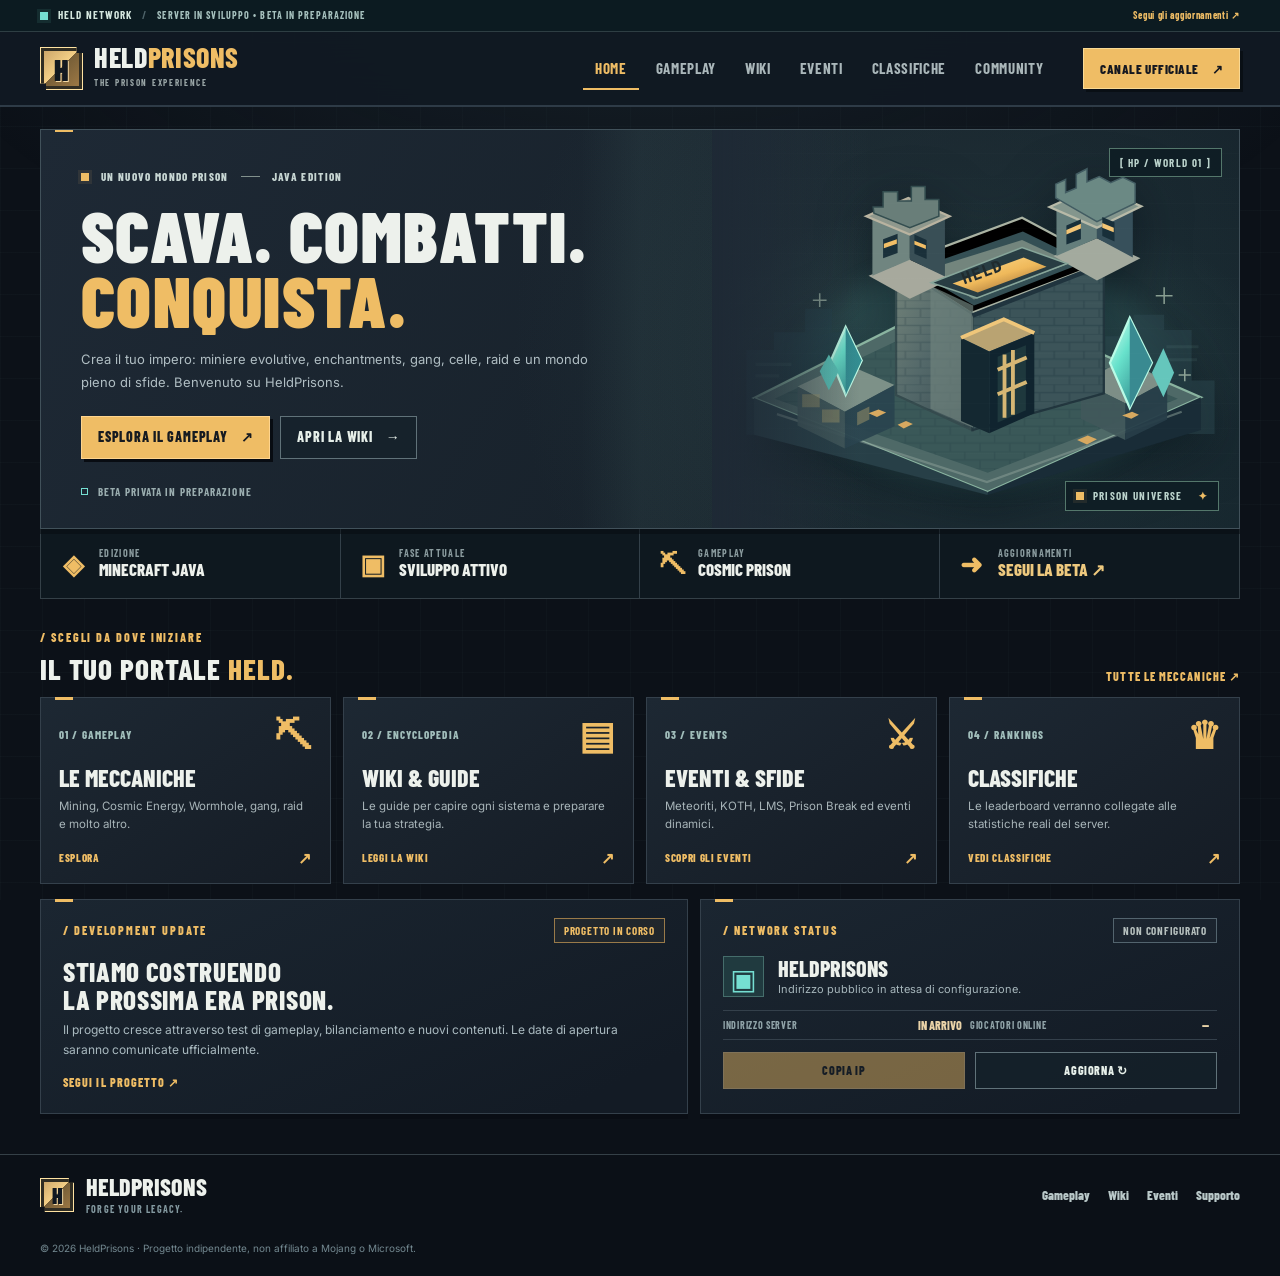
==== commit 554b387a: "fix(community): distinguish official Telegram channel from community group" ====
--- a/index.html
+++ b/index.html
@@ -5,7 +5,7 @@
 <header class="header"><div class="wrap navline">
 <a href="index.html" class="logo" aria-label="HeldPrisons, pagina iniziale"><span class="logo-emblem" aria-hidden="true">H</span><span class="logo-name">HELD<span>PRISONS</span><small>THE PRISON EXPERIENCE</small></span></a>
 <nav id="primary-nav" class="navlinks" aria-label="Navigazione principale"><a href="index.html" aria-current="page">Home</a><a href="gameplay.html" >Gameplay</a><a href="wiki.html" >Wiki</a><a href="eventi.html" >Eventi</a><a href="classifiche.html" >Classifiche</a><a href="community.html" >Community</a></nav>
-<div class="nav-actions"><a class="header-cta" href="https://t.me/HeldPrisonsCommunity" target="_blank" rel="noopener noreferrer">JOIN COMMUNITY <span aria-hidden="true">↗</span></a><button type="button" class="menu-toggle" id="menu-toggle" aria-label="Apri il menu" aria-expanded="false" aria-controls="primary-nav"><span></span><span></span><span></span></button></div>
+<div class="nav-actions"><a class="header-cta" href="https://t.me/CosmicPrisonsOG" target="_blank" rel="noopener noreferrer">CANALE UFFICIALE <span aria-hidden="true">↗</span></a><button type="button" class="menu-toggle" id="menu-toggle" aria-label="Apri il menu" aria-expanded="false" aria-controls="primary-nav"><span></span><span></span><span></span></button></div>
 </div></header>
 <main class="wrap site-main" id="main"><div class="home-intro">
 <section class="hero panel panel-hero" aria-labelledby="hero-title"><div class="hero-copy"><div class="eyebrow"><span class="square-dot"></span> UN NUOVO MONDO PRISON <span class="eyebrow-line"></span> JAVA EDITION</div><h1 id="hero-title">SCAVA. COMBATTI.<br><em>CONQUISTA.</em></h1><p>Crea il tuo impero: miniere evolutive, enchantments, gang, celle, raid e un mondo pieno di sfide. Benvenuto su HeldPrisons.</p><div class="actions"><a class="btn btn-gold" href="gameplay.html">ESPLORA IL GAMEPLAY <span aria-hidden="true">↗</span></a><a class="btn btn-outline" href="wiki.html">APRI LA WIKI <span aria-hidden="true">→</span></a></div><div class="hero-note"><span class="tiny-sq"></span> BETA PRIVATA IN PREPARAZIONE</div></div>
--- a/assets/style.css
+++ b/assets/style.css
@@ -1,23 +1,28 @@
-@import url('https://fonts.googleapis.com/css2?family=Chakra+Petch:wght@400;500;600;700&family=Manrope:wght@400;500;600;700;800&display=swap');
-:root{--bg:#080d19;--bg2:#0b1324;--panel:#111b2b;--stroke:rgba(160,195,227,.14);--text:#f4f7fc;--muted:#91a0b6;--cyan:#7fffe4;--cyan2:#2ccfbe;--purple:#ab93ff;--gold:#ffcb87;--heading:'Chakra Petch',sans-serif;--body:'Manrope',sans-serif}
-*,*::before,*::after{box-sizing:border-box}html{scroll-behavior:smooth;scroll-padding-top:108px}body{margin:0;background:var(--bg);color:var(--text);font:500 15px/1.65 var(--body);overflow-x:hidden}body::before{content:'';position:fixed;inset:0;z-index:-3;pointer-events:none;background-image:linear-gradient(rgba(130,174,208,.022) 1px,transparent 1px),linear-gradient(90deg,rgba(130,174,208,.022) 1px,transparent 1px);background-size:80px 80px}a{color:inherit;text-decoration:none}button,input{font:inherit}button{cursor:pointer}img{max-width:100%;display:block}::selection{background:#7fffe4;color:#08101a}:focus-visible{outline:2px solid var(--cyan);outline-offset:4px}.skip-link{position:fixed;z-index:101;top:-80px;left:12px;padding:12px 18px;background:var(--cyan);color:#08111b}.skip-link:focus{top:12px}.shell{width:min(1360px,calc(100% - 100px));margin:0 auto}.ambient{position:absolute;pointer-events:none;z-index:-2;border-radius:50%;filter:blur(85px)}.ambient--a{width:650px;height:650px;background:rgba(37,155,149,.09);top:10px;right:-210px}.ambient--b{width:500px;height:500px;background:rgba(96,70,186,.08);top:1500px;left:-230px}
-.announcement{min-height:37px;display:flex;align-items:center;justify-content:center;gap:12px;background:#102a30;border-bottom:1px solid rgba(127,255,228,.12);font:700 10px/1.5 var(--heading);letter-spacing:.18em;color:#a9fff0;text-align:center;padding:8px 14px}.announcement a{color:#f9ffff}.announcement a:hover{text-decoration:underline}.announcement-sep{color:#627b84}.pulse-small{width:7px;height:7px;display:inline-block;background:var(--cyan);border-radius:50%;box-shadow:0 0 0 4px rgba(127,255,228,.10),0 0 12px rgba(127,255,228,.65);flex-shrink:0}
-.site-header{position:sticky;top:0;z-index:40;border-bottom:1px solid rgba(164,205,238,.09);background:rgba(8,13,25,.86);backdrop-filter:blur(18px);-webkit-backdrop-filter:blur(18px)}.nav{height:82px;display:flex;align-items:center;justify-content:space-between;gap:28px}.brand{display:inline-flex;align-items:center;gap:13px;flex-shrink:0}.brand-mark{width:42px;height:46px;display:grid;place-items:center;background:linear-gradient(145deg,var(--cyan),#3689a7);clip-path:polygon(50% 0,94% 23%,94% 76%,50% 100%,6% 76%,6% 23%);filter:drop-shadow(0 0 14px #74eadc33)}.brand-mark>span{width:34px;height:37px;display:grid;place-items:center;clip-path:polygon(50% 0,94% 23%,94% 76%,50% 100%,6% 76%,6% 23%);background:#0b1a27;color:var(--cyan);font:700 24px/1 var(--heading)}.brand-copy strong{font:700 24px/1 var(--heading);letter-spacing:.018em;display:block}.brand-copy strong span{color:var(--cyan)}.brand-copy small{display:block;font:600 9px/1.8 var(--heading);letter-spacing:.26em;color:#7f98a9}.nav-links{display:flex;align-items:center;gap:30px}.nav-links>a:not(.nav-community){font:700 11px/1.3 var(--heading);letter-spacing:.07em;color:#aebdd1;transition:color .2s}.nav-links>a:not(.nav-community):hover,.nav-links>a.active{color:var(--cyan)}.nav-community{background:rgba(127,255,228,.08);border:1px solid rgba(127,255,228,.3);padding:12px 17px;border-radius:3px;font:700 11px/1 var(--heading);letter-spacing:.07em;color:#c1fff4}.nav-community:hover{background:rgba(127,255,228,.14)}.nav-community span{margin-left:15px}.menu-toggle{display:none}
-.hero{min-height:760px;display:grid;grid-template-columns:57% 43%;position:relative;align-items:center;padding-top:75px;padding-bottom:100px}.hero-grid{position:absolute;inset:0;pointer-events:none;z-index:-1;background:radial-gradient(ellipse at 76% 42%,rgba(30,106,117,.14),transparent 48%)}.hero-copy{position:relative;z-index:2;padding:5px 0 30px}.eyebrow,.kicker{font:700 12px/1.2 var(--heading);letter-spacing:.21em;color:var(--cyan)}.eyebrow{display:flex;align-items:center;gap:16px;margin-bottom:30px}.eyebrow .line{width:34px;height:1px;background:var(--cyan)}.eyebrow .star{margin-left:3px;color:var(--gold)}h1,h2,h3,p{margin-top:0}.hero h1{font:700 clamp(77px,8.5vw,145px)/.91 var(--heading);letter-spacing:-.075em;margin:0 0 32px;white-space:nowrap;text-shadow:0 12px 45px rgba(0,0,0,.2)}.hero h1 em{font-style:normal;color:var(--cyan);background:linear-gradient(110deg,#d1fff9 5%,var(--cyan) 35%,#61bde2 85%);-webkit-background-clip:text;background-clip:text;-webkit-text-fill-color:transparent}.hero-lead{font-size:17px;line-height:1.8;color:#a5b3c5;max-width:545px;margin-bottom:36px}.hero-actions,.join-actions{display:flex;flex-wrap:wrap;gap:13px}.btn{display:inline-flex;align-items:center;justify-content:center;gap:15px;min-height:55px;border-radius:3px;padding:14px 22px;font:700 12px/1.3 var(--heading);letter-spacing:.09em;transition:transform .2s,background .2s,box-shadow .2s;border:1px solid transparent;white-space:nowrap}.btn:hover{transform:translateY(-3px)}.btn-primary{background:var(--cyan);color:#071820;box-shadow:0 9px 35px rgba(74,246,216,.12)}.btn-primary:hover{background:#c0fff2;box-shadow:0 12px 35px rgba(74,246,216,.24)}.btn-ghost{border:1px solid rgba(145,169,203,.32);color:#ecf6fb;background:rgba(14,25,42,.54)}.btn-ghost:hover{border-color:var(--cyan);background:rgba(127,255,228,.06)}.btn-icon{font-size:20px;line-height:1}.hero-meta{display:flex;gap:28px;align-items:center;margin-top:58px}.meta-item{display:flex;gap:12px;align-items:center}.meta-sign{font:500 29px/1 var(--heading);color:var(--cyan)}.meta-item strong{display:block;font:700 13px/1.4 var(--heading);letter-spacing:.09em}.meta-item small{display:block;font-size:11px;color:#798ba2}.meta-divider{height:38px;width:1px;background:rgba(152,187,211,.23)}.hero-visual{position:relative;height:600px;margin-left:-35px;isolation:isolate}.hero-visual::before{content:'';position:absolute;inset:3% -8% 5% 0;border-radius:50%;z-index:-1;background:radial-gradient(circle,rgba(93,222,221,.14) 0,rgba(72,103,173,.07) 43%,transparent 69%);filter:blur(14px)}.realm-art{width:115%;max-width:none;height:100%;object-fit:contain;filter:drop-shadow(0 35px 80px rgba(25,184,161,.14));animation:levitate 9s ease-in-out infinite}.hero-art-tag{position:absolute;background:rgba(12,24,39,.82);backdrop-filter:blur(8px);border:1px solid rgba(126,255,228,.3);color:#ccf5f5;font:700 10px var(--heading);letter-spacing:.11em;box-shadow:0 18px 45px #050a1655}.tag-top{top:15%;right:0;padding:14px 17px;display:flex;align-items:center;gap:11px}.tag-top strong{color:var(--cyan);border-left:1px solid #50777a;padding-left:12px}.tag-dot{width:6px;height:6px;border-radius:50%;background:var(--cyan)}.tag-bottom{bottom:11%;left:5%;display:flex;align-items:center;gap:21px;padding:13px 18px}.tag-prefix{color:var(--cyan)}.hero-foot{position:absolute;bottom:38px;left:0;right:0;display:flex;align-items:center;gap:20px;font:700 10px var(--heading);letter-spacing:.17em;color:#7c8da7}.hero-foot .scroll-line{height:1px;width:55px;background:var(--cyan)}.hero-foot .index{margin-left:auto;color:#bbd1df}
-.stats-section{border-top:1px solid var(--stroke);border-bottom:1px solid var(--stroke);background:linear-gradient(90deg,#0c1726,#0e1b28 50%,#0c1523)}.stats-inner{display:grid;grid-template-columns:repeat(4,1fr)}.stat{display:flex;gap:17px;align-items:center;padding:30px 16px;border-right:1px solid var(--stroke)}.stat:first-child{padding-left:0}.stat-last{border-right:0}.stat-icon{display:grid;place-items:center;min-width:48px;height:48px;color:var(--cyan);font-size:30px;background:rgba(104,246,220,.055);border:1px solid rgba(104,246,220,.12);border-radius:4px}.stat span{display:block;color:var(--cyan);letter-spacing:.15em;font:700 9px var(--heading)}.stat strong{display:block;font:700 17px/1.6 var(--heading)}.stat small{display:block;color:#8190a6;font-size:11px}
-.section{padding-top:126px;padding-bottom:125px}.section-head{display:flex;align-items:end;justify-content:space-between;gap:40px;margin-bottom:48px}.section-head h2,.showcase h2{font:700 clamp(41px,5.2vw,76px)/1.01 var(--heading);letter-spacing:-.055em;margin:16px 0 0}.section-head p{width:340px;max-width:38%;color:#99a9bf;font-size:14px;line-height:1.9;margin:0 0 8px}.grad-text{color:var(--cyan);background:linear-gradient(100deg,#6effe4,#b5a0ff 95%);-webkit-background-clip:text;background-clip:text;-webkit-text-fill-color:transparent}
-.feature-grid{display:grid;grid-template-columns:repeat(3,minmax(0,1fr));gap:15px}.feature-card{min-height:330px;position:relative;overflow:hidden;background:linear-gradient(160deg,#132034,#0b1524 90%);border:1px solid rgba(144,177,210,.14);padding:28px 30px;display:flex;flex-direction:column;transition:border-color .25s,transform .25s}.feature-card:hover{transform:translateY(-5px);border-color:rgba(127,255,228,.5)}.feature-card::before{content:'';position:absolute;top:0;left:0;width:65px;height:2px;background:var(--cyan);opacity:.75}.feature-no{font:700 10px var(--heading);letter-spacing:.15em;color:#8da3b9}.feature-symbol{color:var(--cyan);font-size:48px;line-height:1;margin:23px 0 19px;text-shadow:0 0 45px #79ffe055}.feature-card h3{font:700 22px/1.13 var(--heading);letter-spacing:-.015em;margin-bottom:11px;position:relative}.feature-card p{font-size:13px;line-height:1.8;color:#96a8bf;max-width:340px;position:relative}.feature-card a{margin-top:auto;font:700 10px var(--heading);letter-spacing:.1em;color:var(--cyan);z-index:1;align-self:flex-start;padding-top:16px}.feature-card a span{margin-left:12px}.feature-card a:hover{color:white}.feature-card--wide{grid-column:span 2;background:radial-gradient(ellipse at 87% 60%,rgba(71,155,164,.16),transparent 45%),linear-gradient(160deg,#14273c,#0b1726)}.feature-card--wide p{max-width:380px}.feature-card--wide h3{font-size:25px}.feature-card--accent{background:linear-gradient(145deg,#153b3c,#102331 85%);border-color:rgba(127,255,228,.25)}.decoration-one{position:absolute;right:1%;top:13%;width:34%;height:75%;border:1px solid rgba(127,255,228,.15);transform:rotate(35deg);background:repeating-linear-gradient(0deg,transparent,transparent 29px,rgba(127,255,228,.04) 30px),repeating-linear-gradient(90deg,transparent,transparent 29px,rgba(127,255,228,.04) 30px);box-shadow:inset 0 0 0 35px rgba(92,211,204,.015),0 0 0 40px rgba(92,211,204,.025);pointer-events:none}
-.showcase{background:linear-gradient(98deg,#0c1b2a,#101a2f 51%,#0c1323);border-block:1px solid var(--stroke);overflow:hidden}.showcase-inner{display:grid;grid-template-columns:1fr 1fr;min-height:595px;align-items:center;gap:70px}.showcase-art{height:530px;position:relative;display:grid;place-items:center}.showcase-art::before{content:'';position:absolute;inset:10%;background:radial-gradient(circle,#76ffe438,transparent 68%);filter:blur(20px)}.showcase-ring{position:absolute;border:1px solid rgba(127,255,228,.23);border-radius:50%;aspect-ratio:1}.ring-a{width:390px;box-shadow:0 0 110px rgba(127,255,228,.06),inset 0 0 100px rgba(127,255,228,.04);animation:spin 35s linear infinite}.ring-a::before,.ring-b::before{content:'';position:absolute;top:50%;left:-4px;height:8px;width:8px;background:var(--cyan);border-radius:50%;box-shadow:0 0 20px var(--cyan)}.ring-b{width:300px;border-style:dashed;opacity:.6;animation:spin 26s linear infinite reverse}.showcase-gem{width:170px;height:220px;display:grid;place-items:center;clip-path:polygon(50% 0%,90% 23%,100% 66%,50% 100%,0% 66%,10% 23%);background:linear-gradient(110deg,#73f6dc,#4ecabf 48%,#826ad4 49%,#455dac 80%,#91fff0);filter:drop-shadow(0 0 65px #75ffe470);transform:rotate(-12deg);animation:gem 8s ease-in-out infinite}.showcase-gem span{font-size:130px;color:rgba(255,255,255,.4)}.floating-label{position:absolute;background:#102437e9;padding:11px 16px;border:1px solid #6fe8dc55;font:700 10px var(--heading);letter-spacing:.12em;box-shadow:0 15px 35px #0004}.floating-label b{color:var(--cyan);margin-left:15px}.fl-one{left:1%;top:22%}.fl-two{right:1%;bottom:22%}.showcase-copy{padding:70px 0}.showcase h2{margin-bottom:24px}.showcase-copy>p{max-width:500px;color:#9cacc1;font-size:15px;line-height:1.9}.showcase-points{display:grid;gap:16px;margin:35px 0}.showcase-points span{display:block;border-bottom:1px solid var(--stroke);padding-bottom:14px;font:700 16px var(--heading)}.showcase-points i{font-size:12px;color:var(--cyan);font-style:normal;margin-right:16px}.text-link{color:var(--cyan);font:700 12px var(--heading);letter-spacing:.1em}.text-link span{margin-left:18px}
-.wiki-toolbar{display:flex;gap:20px;justify-content:space-between;align-items:center;flex-wrap:wrap;margin-bottom:25px}.search-box{height:52px;display:flex;align-items:center;gap:13px;padding:0 17px;max-width:100%;width:440px;border:1px solid rgba(145,186,214,.2);background:#101b2c}.search-box>span:first-child{font-size:25px;color:var(--cyan)}.search-box input{min-width:0;width:100%;border:0;background:transparent;outline:0;color:white;font-size:12px}.search-box:focus-within{border-color:var(--cyan)}.search-box input::placeholder{color:#8091a7}.search-hint{white-space:nowrap;color:#647990;font:700 10px var(--heading)}.filter-group{display:flex;gap:7px;flex-wrap:wrap}.filter{padding:12px 15px;color:#9eb0c4;background:transparent;border:1px solid rgba(145,186,214,.21);font:700 10px var(--heading);letter-spacing:.07em;transition:all .2s}.filter:hover,.filter.active{color:#061922;border-color:var(--cyan);background:var(--cyan)}.wiki-grid{display:grid;grid-template-columns:repeat(4,minmax(0,1fr));gap:15px}.wiki-card{display:flex;flex-direction:column;text-align:left;min-height:208px;padding:25px 22px;border:1px solid var(--stroke);background:linear-gradient(140deg,#121e2e,#0d1523);color:var(--text);transition:border-color .2s,transform .2s}.wiki-card:hover{border-color:rgba(127,255,228,.5);transform:translateY(-3px)}.wiki-card .wiki-card-top{display:flex;justify-content:space-between;align-items:center;margin-bottom:30px}.wiki-glyph{font:500 34px/1 var(--heading);color:var(--cyan)}.wiki-arrow{color:#738ea2}.wiki-card small{color:var(--cyan);font:700 9px var(--heading);letter-spacing:.15em;margin-bottom:5px}.wiki-card strong{font:700 18px/1.3 var(--heading)}.wiki-card p{margin:10px 0 0;color:#91a2b8;font-size:11px;line-height:1.7}.section-note{font:600 11px var(--heading);color:#7d90a4;letter-spacing:.07em;margin-top:20px}.wiki-empty{grid-column:1/-1;text-align:center;padding:60px;color:#96a8b9;border:1px dashed #345065}
-.ranking-section{padding-top:20px}.ranking-panel{border:1px solid rgba(160,195,227,.17);background:linear-gradient(180deg,#111e31,#0a1423)}.ranking-top{display:flex;align-items:center;justify-content:space-between;border-bottom:1px solid var(--stroke);padding:15px 20px;gap:18px}.ranking-tabs{display:flex;gap:7px;flex-wrap:wrap}.rank-tab{border:0;background:transparent;color:#9eafc5;padding:10px 16px;font:700 12px var(--heading)}.rank-tab:hover,.rank-tab.active{background:#1b3541;color:var(--cyan)}.coming-label{font:700 10px var(--heading);letter-spacing:.1em;color:#9abbb9;display:flex;gap:12px;align-items:center}.ranking-empty{text-align:center;padding:55px 20px 58px;position:relative;overflow:hidden}.ranking-abstract{position:absolute;inset:0;display:flex;justify-content:center;align-items:center;gap:15px;font:700 clamp(80px,16vw,230px)/1 var(--heading);color:#ffffff06;pointer-events:none;white-space:nowrap}.ranking-abstract span{color:#ffffff05}.ranking-empty-icon{position:relative;font-size:55px;color:var(--cyan);margin-bottom:5px}.ranking-empty h3{position:relative;font:700 27px var(--heading);margin:0 0 12px}.ranking-empty p{position:relative;color:#94a8bf;max-width:460px;margin:0 auto 22px}.ranking-tech{position:relative;display:inline-block;color:#6e9e9c;font:700 10px var(--heading);letter-spacing:.15em;border:1px solid #365457;padding:9px 15px}
-.events-section{background:#0d1727;border-block:1px solid var(--stroke)}.event-grid{display:grid;grid-template-columns:repeat(4,minmax(0,1fr));gap:15px}.event-card{padding:30px 24px;min-height:276px;border:1px solid rgba(165,194,229,.14);background:linear-gradient(160deg,#17243a,#101b2a);transition:transform .2s,border-color .2s}.event-card:hover{transform:translateY(-4px);border-color:var(--cyan)}.event-icon{display:block;color:var(--cyan);font-size:39px;line-height:1.2;margin-bottom:35px}.event-type{display:block;color:var(--cyan);font:700 10px var(--heading);letter-spacing:.16em;margin-bottom:9px}.event-card h3{font:700 20px/1.17 var(--heading);margin-bottom:11px}.event-card p{color:#91a4ba;font-size:12px;line-height:1.75}
-.roadmap-layout{display:grid;grid-template-columns:1fr 355px;gap:35px;align-items:start}.roadmap-list{position:relative;border-top:1px solid var(--stroke)}.milestone{display:grid;grid-template-columns:68px 1fr 33px;gap:20px;border-bottom:1px solid var(--stroke);padding:33px 8px;align-items:start}.milestone-index{font:700 33px/1 var(--heading);color:#3e6175}.milestone-status{display:block;font:700 9px var(--heading);letter-spacing:.14em;color:#8fa1b7;margin-bottom:11px}.milestone h3{font:700 24px/1.2 var(--heading);margin:0 0 9px}.milestone p{font-size:13px;color:#95a6bc;line-height:1.8;max-width:490px;margin:0}.milestone-check{color:#7693aa;font:700 22px/1 var(--heading)}.milestone--done .milestone-check,.milestone--done .milestone-status{color:var(--cyan)}.milestone--now .milestone-index,.milestone--now .milestone-status,.milestone--now .milestone-check{color:var(--purple)}.status-card{border:1px solid rgba(127,255,228,.26);background:linear-gradient(160deg,#18313c,#0c1a2a 70%);padding:27px}.status-card-top{display:flex;justify-content:space-between;align-items:center;font:700 11px var(--heading);letter-spacing:.16em;color:#abfcf1}.status-square{font-size:20px}.status-card-icon{text-align:center;font:500 72px/1 var(--heading);color:#73dfd0;margin:26px 0 12px;text-shadow:0 0 30px #75ffe446}.status-card h3{text-align:center;font:700 26px/1 var(--heading);margin:0 0 15px}.status-card>p:not(.status-footnote){text-align:center;font-size:12px;color:#a1b7c8;min-height:38px}.status-indicator{display:flex;gap:11px;justify-content:center;align-items:center;color:#a8c5c6;font:700 10px var(--heading);letter-spacing:.12em;margin:17px 0 27px}.status-lines{border-top:1px solid var(--stroke);border-bottom:1px solid var(--stroke);padding:9px 0;margin-bottom:22px}.status-lines>div{display:flex;justify-content:space-between;gap:12px;padding:11px 0;font-size:12px;color:#91a9b8}.status-lines strong{color:#ecfffc;font:700 12px var(--heading);text-align:right}.btn-status{width:100%}.btn-status:disabled{opacity:.55;cursor:not-allowed;transform:none;box-shadow:none}.status-refresh{background:none;border:none;color:var(--cyan);font:700 11px var(--heading);display:block;margin:18px auto 0}.status-refresh:hover{text-decoration:underline}.status-footnote{font-size:10px!important;color:#6e8798!important;margin:16px 0 0;text-align:center}
-.faq-section{padding-top:15px}.faq-list{border-top:1px solid var(--stroke)}.faq-list details{border-bottom:1px solid var(--stroke)}.faq-list summary{list-style:none;cursor:pointer;display:flex;justify-content:space-between;gap:24px;align-items:center;padding:26px 8px;font:700 20px/1.3 var(--heading)}.faq-list summary::-webkit-details-marker{display:none}.faq-list summary span{color:var(--cyan);font-size:25px;transition:transform .2s}.faq-list details[open] summary span{transform:rotate(45deg)}.faq-list details p{max-width:850px;color:#9cacc0;font-size:14px;line-height:1.85;padding:0 8px 25px;margin:0}.faq-list details p a{color:var(--cyan);text-decoration:underline}
-.join-section{position:relative;overflow:hidden;background:linear-gradient(112deg,#153c3f,#235d62 52%,#152d40);border-top:1px solid #4be0ce44}.join-section::before{content:'';position:absolute;inset:0;background:repeating-linear-gradient(90deg,transparent 0,transparent 82px,rgba(255,255,255,.035) 83px),radial-gradient(circle at 90% 20%,#9affe433,transparent 40%)}.join-inner{position:relative;padding-top:92px;padding-bottom:94px}.join-inner .kicker{color:#baffef}.join-main{display:flex;align-items:center;justify-content:space-between;gap:50px}.join-main>div:first-child{max-width:720px}.join-main h2{font:700 clamp(64px,7vw,112px)/.9 var(--heading);letter-spacing:-.065em;margin:24px 0}.join-main h2 em{font-style:normal;color:#bffff2}.join-main p{max-width:580px;font-size:15px;color:#c6e4e1;line-height:1.9;margin-bottom:28px}.btn-light{background:#e0fff7;color:#0c2c32}.btn-light:hover{background:white}.btn-border-light{color:white;border:1px solid #b9f8e580;background:#ffffff08}.btn-border-light:hover{background:#ffffff22}.join-insignia{position:relative;flex-shrink:0;width:280px;height:310px;display:grid;place-items:center;filter:drop-shadow(0 20px 50px rgba(0,0,0,.2))}.join-insignia::before{content:'';position:absolute;inset:4%;clip-path:polygon(50% 0,95% 23%,95% 77%,50% 100%,5% 77%,5% 23%);background:linear-gradient(145deg,#b2fff0,#4eb7bc)}.join-insignia::after{content:'';position:absolute;inset:9%;clip-path:polygon(50% 0,95% 23%,95% 77%,50% 100%,5% 77%,5% 23%);background:#1e575e}.join-insignia span{position:relative;z-index:1;color:#bffff2;font:700 180px/1 var(--heading)}.join-insignia small{position:absolute;z-index:1;bottom:46px;color:#b7eee7;letter-spacing:.3em;font:700 11px var(--heading)}
-.footer{background:#070c17}.footer-top{display:flex;justify-content:space-between;align-items:center;gap:28px;padding:50px 0 45px}.footer-brand{display:flex;align-items:center;gap:15px}.brand-mark.small{width:36px;height:39px}.brand-mark.small>span{width:29px;height:32px;font-size:21px}.footer-brand strong{font:700 22px var(--heading);color:#eaffff}.footer-brand p{color:#7c90a7;font-size:11px;margin:2px 0}.footer-links{display:flex;flex-wrap:wrap;gap:25px}.footer-links a{font:700 11px var(--heading);color:#91a6be}.footer-links a:hover{color:var(--cyan)}.footer-bottom{display:flex;justify-content:space-between;flex-wrap:wrap;gap:15px;padding:23px 0 35px;border-top:1px solid var(--stroke);font:700 9px/1.5 var(--heading);letter-spacing:.08em;color:#71869a}.footer-bottom a{color:var(--cyan)}
-.wiki-dialog{width:min(650px,calc(100% - 32px));max-height:min(85vh,850px);overflow-y:auto;color:var(--text);background:#111e30;border:1px solid #64dcc688;padding:45px 45px 40px;box-shadow:0 25px 100px #000b}.wiki-dialog::backdrop{background:rgba(2,7,16,.8);backdrop-filter:blur(8px)}.dialog-close{position:absolute;top:15px;right:16px;width:39px;height:39px;background:#20374a;border:1px solid #467783;color:white;font-size:16px}.dialog-close:hover{background:#2c5960}.modal-overline{color:var(--cyan);letter-spacing:.16em;font:700 11px var(--heading)}.modal-glyph{display:block;font-size:55px;color:var(--cyan);margin:12px 0}.wiki-dialog h2{font:700 38px/1.08 var(--heading);margin:0 0 20px}.wiki-dialog p{color:#b1c2d2;font-size:14px;line-height:1.95}.wiki-dialog ul{margin:20px 0 0;padding-left:20px;color:#a7c0d0;font-size:14px;line-height:1.9}.wiki-dialog li::marker{color:var(--cyan)}.modal-note{padding:15px;background:#18313a;border-left:2px solid var(--cyan);margin-top:24px;color:#b7d4d6;font-size:12px}.toast{position:fixed;z-index:90;bottom:22px;right:22px;max-width:330px;padding:15px 20px;background:#153c3e;border:1px solid var(--cyan);color:white;box-shadow:0 10px 35px #0008;font-size:13px;opacity:0;transform:translateY(14px);pointer-events:none;transition:opacity .25s,transform .25s}.toast.visible{opacity:1;transform:translateY(0)}
-@keyframes levitate{0%,100%{transform:translateY(0)}50%{transform:translateY(-17px)}}@keyframes spin{to{transform:rotate(360deg)}}@keyframes gem{0%,100%{transform:translateY(0) rotate(-12deg)}50%{transform:translateY(-15px) rotate(-9deg)}}
-@media(max-width:1180px){.shell{width:min(1100px,calc(100% - 60px))}.nav-links{gap:17px}.nav-links>a:not(.nav-community){font-size:10px}.hero{grid-template-columns:57% 43%;min-height:700px}.hero h1{font-size:clamp(70px,8vw,110px)}.hero-visual{height:520px}.stats-inner{grid-template-columns:repeat(2,1fr)}.stat:nth-child(2){border-right:0}.stat:nth-child(-n+2){border-bottom:1px solid var(--stroke)}.stat:nth-child(3){padding-left:0}.wiki-grid{grid-template-columns:repeat(3,minmax(0,1fr))}.event-grid{grid-template-columns:repeat(2,minmax(0,1fr))}.roadmap-layout{grid-template-columns:1fr 330px}}
-@media(max-width:850px){.shell{width:calc(100% - 40px)}.nav{height:72px}.brand-copy strong{font-size:21px}.menu-toggle{display:flex;flex-direction:column;justify-content:center;align-items:center;gap:5px;width:42px;height:42px;background:#13263a;border:1px solid var(--stroke)}.menu-toggle span{width:20px;height:2px;background:var(--cyan)}.nav-links{display:none;position:absolute;top:72px;left:0;right:0;background:#0c1829;flex-direction:column;gap:0;align-items:stretch;padding:12px 20px 24px;border-bottom:1px solid #316366;box-shadow:0 18px 50px #0008}.nav-links.open{display:flex}.nav-links>a{display:block;padding:14px 9px}.nav-community{margin-top:9px}.hero{display:flex;min-height:0;flex-direction:column;align-items:stretch;padding-top:76px;padding-bottom:80px}.hero-copy{padding:0}.hero h1{font-size:clamp(68px,12vw,112px)}.hero-lead{max-width:610px}.hero-meta{margin-top:35px}.hero-visual{height:520px;margin:0 auto;width:min(100%,610px)}.hero-visual .realm-art{width:100%}.hero-foot{bottom:22px}.section{padding-top:90px;padding-bottom:90px}.section-head{align-items:start;flex-direction:column;gap:15px}.section-head p{width:auto;max-width:610px}.feature-grid{grid-template-columns:repeat(2,minmax(0,1fr))}.feature-card--wide{grid-column:span 2}.showcase-inner{gap:12px}.showcase-art{height:450px}.ring-a{width:300px}.ring-b{width:225px}.showcase-gem{width:120px;height:170px}.showcase h2{font-size:47px}.fl-one{left:-2%}.fl-two{right:-8%}.wiki-grid{grid-template-columns:repeat(2,minmax(0,1fr))}.roadmap-layout{grid-template-columns:1fr}.status-card{max-width:530px;width:100%}.join-insignia{width:200px;height:240px}.join-insignia span{font-size:120px}.join-insignia small{bottom:40px}}
-@media(max-width:600px){.announcement{font-size:9px;letter-spacing:.06em;gap:7px}.announcement-sep{display:none}.brand-mark{height:40px;width:38px}.brand-mark>span{height:32px;width:30px;font-size:20px}.brand-copy strong{font-size:19px}.brand-copy small{font-size:7px;letter-spacing:.16em}.hero{padding-top:58px}.eyebrow{font-size:10px;letter-spacing:.11em;gap:9px;margin-bottom:22px}.eyebrow .line{width:16px}.hero h1{font-size:clamp(58px,15vw,91px);letter-spacing:-.07em;margin-bottom:22px}.hero-lead{font-size:14px;line-height:1.85}.hero-actions,.join-actions{flex-direction:column}.hero-actions .btn,.join-actions .btn{width:100%;justify-content:space-between}.hero-meta{gap:12px}.meta-item{gap:7px}.meta-sign{font-size:24px}.meta-item strong{font-size:10px}.meta-item small{font-size:9px}.meta-divider{height:34px}.hero-visual{height:340px;margin-top:20px}.hero-art-tag{font-size:8px}.tag-top{right:0;top:10%;padding:10px 9px}.tag-bottom{bottom:5%;left:0;gap:8px;padding:10px}.hero-foot{font-size:9px}.stats-inner{grid-template-columns:1fr}.stat{padding:18px 0!important;border-right:0;border-bottom:1px solid var(--stroke)!important}.stat:last-child{border:0!important}.section-head h2,.showcase h2{font-size:clamp(37px,9.5vw,57px)}.kicker{font-size:10px}.section{padding:76px 0}.feature-grid,.wiki-grid,.event-grid{grid-template-columns:1fr}.feature-card--wide{grid-column:auto}.feature-card{min-height:275px;padding:26px}.feature-symbol{margin:18px 0}.showcase-inner{display:flex;flex-direction:column;gap:0}.showcase-art{height:310px;width:100%;margin-top:28px}.ring-a{width:240px}.ring-b{width:185px}.showcase-gem{height:135px;width:95px}.showcase-gem span{font-size:92px}.floating-label{font-size:8px}.fl-one{left:0;top:12%}.fl-two{right:0;bottom:12%}.showcase-copy{padding:15px 0 75px}.wiki-toolbar{align-items:stretch;flex-direction:column}.search-box{width:100%}.filter-group{gap:5px}.filter{font-size:9px;padding:10px 9px}.wiki-card{min-height:175px}.ranking-top{flex-direction:column;align-items:stretch}.ranking-tabs{justify-content:space-between}.rank-tab{font-size:11px;padding:10px}.coming-label{justify-content:center}.ranking-empty{padding:48px 12px}.ranking-empty h3{font-size:22px}.event-card{min-height:220px}.event-icon{margin-bottom:22px}.milestone{grid-template-columns:37px 1fr 18px;gap:10px;padding:25px 0}.milestone-index{font-size:23px}.milestone h3{font-size:21px}.milestone p{font-size:12px}.faq-list summary{font-size:17px;padding:21px 0}.faq-list details p{padding-left:0}.join-inner{padding:75px 0}.join-main h2{font-size:clamp(62px,16vw,96px)}.join-insignia{display:none}.footer-top{align-items:start;flex-direction:column}.footer-links{gap:13px 18px}.footer-bottom{flex-direction:column;font-size:9px}.wiki-dialog{padding:45px 24px 30px}.wiki-dialog h2{font-size:30px}}
-@media(prefers-reduced-motion:reduce){*,*::before,*::after{animation-duration:.01ms!important;animation-iteration-count:1!important;scroll-behavior:auto!important;transition-duration:.01ms!important}}
+@import url('https://fonts.googleapis.com/css2?family=Barlow+Condensed:wght@500;600;700;800;900&family=Inter:wght@400;500;600;700;800&display=swap');
+:root{color-scheme:dark;--bg:#0c1118;--surface:#151c25;--surface2:#1b2632;--surface3:#222e3a;--line:#34404b;--line2:#46515c;--text:#edf1ec;--muted:#98a6b1;--gold:#efbd65;--gold2:#d9a455;--aqua:#75dfd2;--dark:#0a1017;--head:'Barlow Condensed','Arial Narrow',Impact,sans-serif;--font:'Inter',system-ui,-apple-system,'Segoe UI',sans-serif}
+*,*::before,*::after{box-sizing:border-box}html{scroll-behavior:smooth;scroll-padding-top:90px}body{margin:0;min-width:280px;background:var(--bg);color:var(--text);font:400 14px/1.6 var(--font);overflow-x:hidden}body::before{position:fixed;content:"";inset:0;pointer-events:none;z-index:-2;background-image:linear-gradient(#97c5ba07 1px,transparent 1px),linear-gradient(90deg,#97c5ba07 1px,transparent 1px);background-size:42px 42px}body::after{position:absolute;content:"";top:0;left:0;right:0;height:780px;z-index:-1;pointer-events:none;background:radial-gradient(ellipse 70% 50% at 50% 0%,#2536405c,transparent 80%)}a{color:inherit;text-decoration:none}button,input{font:inherit}button{cursor:pointer}button:disabled{cursor:not-allowed}img{max-width:100%;height:auto}h1,h2,h3,p{margin-top:0}button,textarea,input{border-radius:0}::selection{background:var(--gold);color:#111820}:focus-visible{outline:2px solid var(--gold);outline-offset:3px}.wrap{width:min(1200px,calc(100% - 48px));margin-inline:auto}.skip-link{position:fixed;top:-80px;left:20px;z-index:100;padding:12px 20px;background:var(--gold);color:#151b1f}.skip-link:focus{top:12px}
+.topline{background:#0c1b21;border-bottom:1px solid #2e3e43;color:#a6c1be;min-height:31px}.topline-inner{display:flex;align-items:center;gap:10px;min-height:31px;letter-spacing:.11em;font:700 10px/1.3 var(--head)}.topline strong{color:#d5e7df;font-size:11px}.topline a{color:var(--gold);margin-left:auto;letter-spacing:.07em}.topline a:hover{text-decoration:underline}.topline-divider{color:#4f646a}.phase-dot,.status-pip,.square-dot{width:8px;height:8px;display:inline-block;flex:none;background:var(--gold);box-shadow:0 0 0 3px #efbd6516}.phase-dot{background:var(--aqua);box-shadow:0 0 0 3px #75dfd216}
+.header{position:sticky;top:0;z-index:50;background:#111923f5;border-bottom:2px solid #2e3b47;backdrop-filter:blur(18px);-webkit-backdrop-filter:blur(18px)}.navline{height:73px;display:flex;align-items:center;gap:28px;justify-content:space-between}.logo{display:flex;gap:11px;align-items:center;flex:none}.logo-emblem{display:grid;place-items:center;width:43px;height:43px;background:linear-gradient(135deg,#c7a065 0%,#f3cf86 48%,#775f38 48%,#a27c46 100%);box-shadow:inset 0 0 0 3px #302d23,5px 5px 0 #070b10;border:1px solid #ffe3a2;color:#111820;font:900 30px/1 var(--head);text-shadow:1px 1px #f3d8a2;clip-path:polygon(0 0,85% 0,85% 14%,100% 14%,100% 100%,14% 100%,14% 85%,0 85%)}.logo-name{font:800 28px/.83 var(--head);letter-spacing:.023em}.logo-name>span{color:var(--gold)}.logo-name small{display:block;font:700 9px/1.7 var(--head);letter-spacing:.19em;color:#9aa6a7;margin-top:6px}.navlinks{display:flex;gap:5px;align-items:center;justify-content:center;flex-wrap:nowrap;margin-left:auto}.navlinks a{display:inline-flex;align-items:center;min-height:42px;padding:9px 12px;white-space:nowrap;font:700 15px var(--head);letter-spacing:.045em;text-transform:uppercase;color:#aab7ba;border-bottom:2px solid transparent;transition:.15s}.navlinks a:hover{color:#f7e1ac;background:#ffffff09}.navlinks a[aria-current="page"]{color:var(--gold);border-color:var(--gold)}.nav-actions{display:flex;align-items:center}.header-cta{display:inline-flex;align-items:center;justify-content:center;gap:13px;padding:10px 16px;background:var(--gold);color:#151820;font:800 13px var(--head);letter-spacing:.035em;min-height:41px;white-space:nowrap;border:1px solid #f9d994;box-shadow:3px 3px 0 #090f15}.header-cta:hover{background:#fbd18d}.menu-toggle{display:none}
+.site-main{padding:22px 0 32px;min-height:calc(100vh - 215px)}.panel{background:linear-gradient(155deg,#1b2631,#131b25 88%);border:1px solid var(--line);box-shadow:0 5px 0 #070b1180;position:relative}.panel::before,.portal-card::before,.mechanic-card::before{content:"";position:absolute;width:18px;height:3px;top:-1px;left:14px;background:var(--gold)}
+.overline,.mini-kicker{color:var(--gold);font:800 12px/1.2 var(--head);letter-spacing:.16em}.mini-kicker{font-size:11px;color:#92e7d8}.soft-badge{color:var(--gold);font:700 11px var(--head);letter-spacing:.07em;border:1px solid #997a49;padding:5px 9px;background:#efbd650c;white-space:nowrap}.soft-badge--muted{color:#b5bfbd;border-color:#53646e;background:#ffffff06}
+.hero{min-height:335px;display:grid;grid-template-columns:56% 44%;overflow:hidden}.panel-hero{background:radial-gradient(circle at 76% 52%,#31535455,transparent 47%),linear-gradient(120deg,#1e2935,#17212a 65%,#15242c);border-color:#41515a}.panel-hero::after{content:"";position:absolute;inset:0;background:linear-gradient(90deg,#00000000 45%,#9fe8d60c 50%,#00000000 70%);pointer-events:none}.hero-copy{position:relative;z-index:2;padding:40px 0 30px 40px}.eyebrow{font:800 11px var(--head);letter-spacing:.12em;color:#c6d5d2;display:flex;align-items:center;gap:12px;margin-bottom:19px}.eyebrow-line{display:inline-block;width:19px;height:1px;background:#82918d}.hero h1{font:900 clamp(52px,5.6vw,78px)/.91 var(--head);letter-spacing:.02em;margin-bottom:16px;text-transform:uppercase}.hero h1 em{font-style:normal;color:var(--gold)}.hero-copy>p{max-width:510px;color:#b0bec3;line-height:1.7;font-size:13px;margin-bottom:23px}.actions{display:flex;gap:10px;flex-wrap:wrap}.btn{border:1px solid transparent;background:transparent;display:inline-flex;align-items:center;justify-content:center;gap:13px;min-height:43px;padding:10px 16px;font:800 14px/1.1 var(--head);letter-spacing:.055em;transition:background .15s,transform .15s;text-align:center}.btn:hover{transform:translateY(-2px)}.btn-gold{background:var(--gold);color:#161a20;border-color:#ffd58e;box-shadow:3px 3px 0 #080c12}.btn-gold:hover{background:#fbd696}.btn-outline{background:#14212bab;color:#e6efe9;border-color:#607279}.btn-outline:hover{background:#233542;border-color:var(--aqua)}.btn-small{min-height:37px;font-size:12px}.hero-note{margin-top:26px;display:flex;gap:10px;align-items:center;color:#9aadaf;font:700 11px var(--head);letter-spacing:.1em}.tiny-sq{width:7px;height:7px;border:1px solid var(--aqua);display:inline-block}.hero-scene{position:relative;overflow:hidden;min-height:330px;display:flex;align-items:center;justify-content:center;background:radial-gradient(ellipse 55% 40% at 51% 57%,#64ab9c30,transparent)}.hero-scene::before{content:"";position:absolute;inset:0;background:linear-gradient(90deg,#1e2935,transparent 28%),repeating-linear-gradient(0deg,transparent 0,transparent 24px,#d1faf005 25px);pointer-events:none;z-index:1}.hero-scene img{position:absolute;width:min(100%,530px);max-width:none;height:108%;max-height:430px;object-fit:contain;object-position:center;filter:drop-shadow(0 14px 25px #07111796)}.scene-label{position:absolute;z-index:2;color:#bad2cb;background:#0f1d25e8;border:1px solid #54776b;font:700 11px var(--head);letter-spacing:.12em;padding:7px 10px}.scene-label-top{right:17px;top:18px}.scene-label-bottom{bottom:17px;right:20px;display:flex;align-items:center;gap:9px}.scene-label-bottom span:last-child{color:var(--gold);margin-left:6px}
+.info-strip{display:grid;grid-template-columns:repeat(4,minmax(0,1fr));background:#0e181f;border:1px solid #344047;border-top:0}.info-strip>div,.info-strip>a{min-height:69px;padding:13px 18px;display:flex;align-items:center;gap:12px;border-right:1px solid #334049;min-width:0}.info-strip>a:hover{background:#1c2d34}.info-strip>*:last-child{border-right:0}.info-mark{font:700 27px var(--head);color:var(--gold);flex:none;min-width:28px;text-align:center}.info-strip small{display:block;color:#8a9b9e;font:700 10px var(--head);letter-spacing:.13em}.info-strip strong{display:block;font:800 17px/1.22 var(--head);white-space:normal}.info-strip a strong{color:#eec97e}
+.home-section-heading,.section-label{display:flex;align-items:end;justify-content:space-between;gap:15px}.home-section-heading{margin:27px 0 13px}.home-section-heading h2{font:800 29px/1.05 var(--head);margin:6px 0 0;letter-spacing:.03em}.home-section-heading h2 span{color:var(--gold)}.underlink,.text-action{font:800 12px var(--head);letter-spacing:.09em;color:var(--gold);white-space:nowrap}.underlink:hover,.text-action:hover{text-decoration:underline}
+.portal-grid{display:grid;grid-template-columns:repeat(4,minmax(0,1fr));gap:12px}.portal-card{background:linear-gradient(145deg,#1d2833,#151c25);border:1px solid var(--line);padding:17px 18px 15px;min-height:181px;display:flex;flex-direction:column;position:relative;transition:border-color .18s,transform .18s}.portal-card:hover{border-color:var(--gold);transform:translateY(-2px)}.portal-top{display:flex;align-items:center;justify-content:space-between;min-height:38px}.portal-index{font:800 11px var(--head);letter-spacing:.1em;color:#a0bdba}.portal-icon{font:800 38px/1 var(--head);color:var(--gold)}.portal-card h3{font:800 24px/1.1 var(--head);margin:12px 0 5px}.portal-card p{font-size:11.5px;line-height:1.6;color:#a8b5b9;margin:0 0 14px}.portal-link{margin-top:auto;color:var(--gold);font:800 11px var(--head);letter-spacing:.06em;display:flex;align-items:center;justify-content:space-between}.portal-link b{font-size:16px}
+.home-bottom{display:grid;grid-template-columns:1.2fr 1fr;gap:12px;margin-top:15px}.news-panel,.server-widget{padding:18px 22px 20px;min-height:196px}.panel-head{display:flex;align-items:center;gap:12px;justify-content:space-between}.news-panel h2{font:800 27px/1.05 var(--head);letter-spacing:.025em;margin:14px 0 7px}.news-panel p{font-size:12px;color:#aabac0;max-width:630px;margin-bottom:12px}.server-row{display:flex;gap:14px;align-items:center;margin:12px 0}.server-mono{display:grid;place-items:center;flex:none;width:41px;height:41px;background:#203a3f;color:var(--aqua);border:1px solid #456d6b;font-size:28px}.server-row h2{font:800 22px var(--head);margin:0}.server-row p{margin:0;color:#a7b7bc;font-size:11px}.server-details{display:grid;grid-template-columns:1fr 1fr;border-top:1px solid var(--line);border-bottom:1px solid var(--line);margin:11px 0 12px;padding:7px 0}.server-details>div{display:flex;gap:5px;align-items:center;justify-content:space-between;flex-wrap:wrap;padding:0 8px 0 0;min-width:0}.server-details small{font:700 10px var(--head);letter-spacing:.07em;color:#91a4a9}.server-details strong{font:800 12px var(--head);color:#e9d3a8;overflow-wrap:anywhere}.server-actions{display:flex;gap:10px}.server-actions .btn{flex:1}.server-actions button:disabled{opacity:.45;transform:none;box-shadow:none}
+.page-heading{padding:21px 30px 24px;background:linear-gradient(110deg,#1c2a33,#1a252e);border:1px solid var(--line);display:flex;gap:20px;justify-content:space-between;align-items:center;position:relative;overflow:hidden}.page-heading::before{content:"";position:absolute;left:0;top:0;bottom:0;width:4px;background:var(--gold)}.page-heading::after{content:"";position:absolute;right:80px;top:-36px;height:165px;width:165px;transform:rotate(45deg);border:20px solid #eac46c08;pointer-events:none}.page-heading h1{font:900 clamp(43px,5vw,67px)/1 var(--head);letter-spacing:.03em;margin:9px 0}.page-heading h1 em{font-style:normal;color:var(--gold)}.page-heading p{max-width:760px;margin:0;color:#a6b9be;font-size:13px;line-height:1.7}.heading-stamp{flex:none;width:95px;height:95px;background:#202e37;border:3px solid #6d7060;box-shadow:inset 0 0 0 4px #111a23;color:#ddba73;display:flex;flex-direction:column;align-items:center;justify-content:center;font:900 48px/.8 var(--head);transform:rotate(3deg)}.heading-stamp small{font:700 11px var(--head);margin-top:12px;letter-spacing:.1em;color:#b9b5a4}.heading-count{font:800 13px var(--head);color:#889b9e;letter-spacing:.14em;white-space:nowrap}
+.section-label{border-bottom:1px solid #46535a;padding:0 0 10px;margin:26px 0 13px;font:800 14px var(--head);letter-spacing:.11em;color:#d7dcda}.section-label>span:first-child{display:flex;align-items:center;gap:9px}.section-label>span:first-child::before{content:"";display:inline-block;height:12px;width:4px;background:var(--gold)}.section-label>a,.section-label>span:last-child:not(:first-child){font:800 11px var(--head);letter-spacing:.07em;color:#bda878}.section-label>a:hover{color:var(--gold)}
+.mechanics-layout{display:grid;grid-template-columns:1.5fr 1fr 1fr;gap:12px}.mechanics-layout--four{grid-template-columns:repeat(4,minmax(0,1fr))}.mechanic-card{position:relative;border:1px solid var(--line);background:linear-gradient(135deg,#1c2a34,#131c26);min-height:174px;padding:17px 18px;display:flex;flex-direction:column;transition:transform .2s,border-color .2s}.mechanic-card:hover{border-color:var(--gold);transform:translateY(-2px)}.mechanic-primary{background:linear-gradient(135deg,#2a3d40,#15252e);border-color:#57746c}.mechanic-icon{font-size:34px;color:var(--gold);line-height:1.1;display:block}.mechanic-card div{margin-top:auto}.mechanic-card h2{font:800 24px/1.1 var(--head);letter-spacing:.025em;margin:6px 0}.mechanic-card p{max-width:370px;font-size:11.5px;line-height:1.65;color:#a9b9be;margin:0}.mechanic-card .arrow{position:absolute;right:15px;top:13px;color:#b9a06e;font-size:17px}.mechanics-layout--four .mechanic-card h2{font-size:22px}.banner-link{margin-top:18px;padding:21px 23px;border:1px solid #63705f;background:linear-gradient(95deg,#2b3c37,#182830);display:flex;justify-content:space-between;align-items:center;gap:25px}.banner-link h2{font:800 25px var(--head);margin:6px 0 3px}.banner-link p{color:#b7c0b4;font-size:12px;margin:0}
+.wiki-controls{padding:12px;margin:18px 0 0;display:flex;align-items:center;gap:12px}.wiki-search{display:flex;align-items:center;gap:12px;flex:1;min-width:0;border:1px solid #495962;background:#101a23;min-height:45px;padding:0 12px}.wiki-search:focus-within{border-color:var(--gold)}.wiki-search>span{color:var(--gold);font-size:25px;line-height:1}.wiki-search input{background:none;border:0;outline:none;min-width:0;width:100%;color:#edf4ec;font-size:12px}.wiki-search input::placeholder{color:#8b9ca3}.wiki-search kbd{color:#89999d;font-size:11px;border:1px solid #3f4b51;padding:0 7px;line-height:1.6}.wiki-filters{display:flex;gap:5px;align-items:center}.wiki-filter{min-height:42px;padding:9px 14px;border:1px solid #485864;background:#1a2630;color:#b3c2bf;font:800 12px var(--head);letter-spacing:.08em}.wiki-filter.is-active,.wiki-filter:hover{background:var(--gold);color:#161a20;border-color:var(--gold)}.wiki-results-bar{display:flex;align-items:center;justify-content:space-between;gap:12px;margin:16px 2px 9px;font:800 11px var(--head);letter-spacing:.11em;color:#a0acb0}.wiki-results-bar strong{color:var(--gold)}
+.wiki-list{display:grid;grid-template-columns:repeat(4,minmax(0,1fr));gap:10px}.wiki-card{border:1px solid var(--line);background:#19232e;min-height:122px;display:flex;align-items:flex-start;text-align:left;gap:12px;padding:14px 12px;color:inherit;transition:border-color .15s,background .15s;min-width:0}.wiki-card:hover{border-color:var(--gold);background:#24313a}.wiki-glyph{display:grid;place-items:center;flex:none;width:41px;height:41px;background:#24383a;border:1px solid #486158;color:var(--gold);font-size:25px}.wiki-item-content{min-width:0;display:flex;flex-direction:column;gap:2px}.wiki-card small{font:800 10px var(--head);letter-spacing:.06em;color:#8cb6aa}.wiki-card strong{font:800 18px/1.12 var(--head);letter-spacing:.02em}.wiki-card .wiki-summary{color:#9eafb3;font-size:10px;line-height:1.5;margin-top:5px}.wiki-no-results{grid-column:1/-1;padding:50px 20px;text-align:center;border:1px dashed #51666e;color:#adbdbe}
+.wiki-dialog{width:min(620px,calc(100vw - 30px));max-height:min(82dvh,750px);overflow:auto;border:2px solid #7d9d8a;background:#18222b;color:var(--text);padding:23px 26px 27px;box-shadow:10px 10px 0 #070b10}.wiki-dialog::backdrop{background:#03080ddd;backdrop-filter:blur(5px)}.dialog-top{display:flex;justify-content:space-between;align-items:center;gap:15px}.close-dialog{width:38px;height:38px;background:#263942;border:1px solid #5e7472;color:var(--text)}.close-dialog:hover{background:#3a4c50}.dialog-glyph{font-size:47px;color:var(--gold);margin-top:9px}.wiki-dialog h2{font:800 42px/1 var(--head);margin:6px 0 14px}.wiki-dialog p{color:#bac7c9;font-size:13px;line-height:1.85}.wiki-dialog ul{padding-left:19px;color:#d1d7d4;font-size:13px;line-height:1.9}.wiki-dialog li::marker{color:var(--gold)}.modal-footnote{padding:12px 15px;border-left:3px solid var(--gold);background:#243139;color:#c7d0ce;font-size:12px}
+.event-summary{display:flex;align-items:center;justify-content:space-between;gap:18px;padding:14px 20px;margin:16px 0 3px}.event-summary>div{display:flex;align-items:center;gap:10px;flex-wrap:wrap}.event-summary strong{font:800 15px var(--head)}.event-summary small{font:800 10px var(--head);color:var(--gold)}.event-summary p{margin:0;color:#a5b9b8;font-size:12px}.event-summary .btn{flex:none}.event-cards{display:grid;grid-template-columns:repeat(4,minmax(0,1fr));gap:12px}.event-tile{background:#1b2630;border:1px solid var(--line);overflow:hidden;min-width:0}.event-art{height:116px;display:grid;place-items:center;background:repeating-linear-gradient(0deg,#1c3036,#1c3036 17px,#1e3338 17px,#1e3338 18px);border-bottom:1px solid #3e5c5b;color:var(--gold);font:800 80px/1 var(--head);text-shadow:5px 5px 0 #0b181c}.event-tile:nth-child(2) .event-art{background:repeating-linear-gradient(90deg,#27343a,#27343a 20px,#2c3d40 20px,#2c3d40 21px)}.event-tile:nth-child(3) .event-art{background:#263039}.event-tile:nth-child(4) .event-art{background:#243532}.event-tile-content{padding:15px 17px}.event-tile h2{font:800 26px var(--head);margin:6px 0}.event-tile p{min-height:40px;font-size:11.5px;line-height:1.6;color:#aebac0;margin:0 0 14px}.event-tile a{color:var(--gold);font:800 12px var(--head)}.event-tile a:hover{text-decoration:underline}.event-extra{display:flex;flex-wrap:wrap;gap:9px}.event-extra span{display:inline-block;padding:8px 13px;background:#1b2730;border:1px solid #3e4d54;color:#c3d2d0;font:700 12px var(--head);letter-spacing:.03em}
+.leaderboard{margin-top:18px;min-height:390px}.leaderboard-tabs{display:grid;grid-template-columns:repeat(4,1fr);background:#121b24;border-bottom:1px solid #49545c;gap:1px}.leaderboard-tab{min-height:54px;border:0;border-bottom:3px solid transparent;background:#1b2530;color:#a9bcb9;font:800 16px var(--head);letter-spacing:.08em}.leaderboard-tab:hover{background:#2a393f}.leaderboard-tab.is-active{background:#283937;color:var(--gold);border-color:var(--gold)}.board-header{display:grid;grid-template-columns:1fr 3fr 1fr;gap:10px;padding:12px 20px;background:#141e27;border-bottom:1px solid #3e4a52;color:#8fa4a5;font:800 11px var(--head);letter-spacing:.1em}.board-header span:last-child{text-align:right}.board-empty{text-align:center;padding:26px 18px 35px;display:flex;align-items:center;flex-direction:column}.empty-trophy{color:#daa954;font:800 63px/1 var(--head);margin-bottom:8px}.board-empty h2{font:800 32px var(--head);margin:12px 0 3px}.board-empty p{max-width:490px;color:#a5b6b9;font-size:13px;margin:0 auto 13px}.compact-note{display:flex;align-items:start;gap:13px;padding:15px 20px;background:#1b282e;border:1px solid #3e5955;margin-top:16px}.compact-note>span{font-size:25px;color:var(--gold)}.compact-note strong{font:800 16px var(--head)}.compact-note p{margin:2px 0 0;color:#aebcbd;font-size:12px}
+.community-cards{display:grid;grid-template-columns:1.2fr 1fr;gap:12px;margin-top:18px}.community-card{display:flex;flex-direction:column;min-height:200px;padding:20px 23px;background:linear-gradient(135deg,#1e3036,#19242d);border:1px solid #47575a;transition:border-color .2s,transform .2s}.community-card:hover{border-color:var(--gold);transform:translateY(-2px)}.community-card--primary{background:linear-gradient(120deg,#284c4d,#183039);border-color:#567e73}.community-symbol{color:var(--gold);font-size:35px;line-height:1}.community-card .mini-kicker{margin-top:12px}.community-card h2{font:800 29px/1 var(--head);margin:6px 0 9px}.community-card p{max-width:480px;color:#b1c6c6;font-size:12px;margin:0 0 18px}.community-arrow{margin-top:auto;color:var(--gold);font:800 12px var(--head)}.faq-block{border:1px solid var(--line);background:#17212a}.faq-block details{border-bottom:1px solid var(--line)}.faq-block details:last-child{border:0}.faq-block summary{list-style:none;padding:13px 19px;cursor:pointer;display:flex;justify-content:space-between;align-items:center;gap:16px;font:800 18px var(--head)}.faq-block summary::-webkit-details-marker{display:none}.faq-block summary span{color:var(--gold);font-size:24px;line-height:1;transition:transform .2s}.faq-block details[open] summary span{transform:rotate(45deg)}.faq-block details p{font-size:12px;color:#b8c6c7;line-height:1.8;margin:0;padding:0 19px 15px}.faq-block a{color:var(--gold);text-decoration:underline}
+.footer{background:#0b1017;border-top:1px solid #354047;margin-top:8px}.footer-inner{min-height:99px;display:flex;justify-content:space-between;align-items:center;gap:25px;padding:20px 0;flex-wrap:wrap}.footer-logo{display:flex;gap:12px;align-items:center;font:800 24px/1 var(--head)}.footer-logo small{display:block;font:700 10px var(--head);letter-spacing:.12em;color:#8499a0;margin-top:4px}.logo-emblem.mini{height:34px;width:34px;font-size:22px}.footer-nav{display:flex;gap:18px;flex-wrap:wrap}.footer-nav a{font:800 13px var(--head);color:#bac9c9}.footer-nav a:hover{color:var(--gold)}.footer-inner>p{width:100%;margin:0;font-size:10px;color:#738890}.toast{position:fixed;bottom:20px;right:20px;background:#234039;color:#f4ffe8;box-shadow:4px 4px 0 #050b10;max-width:min(360px,calc(100% - 40px));border:1px solid #83caad;padding:12px 16px;z-index:100;font-size:12px;opacity:0;transform:translateY(15px);pointer-events:none;transition:.2s}.toast.show{opacity:1;transform:translateY(0)}
+@media(max-width:1140px){.navline{gap:14px}.navlinks a{padding:9px 8px;font-size:14px}.header-cta{padding:9px 12px}.portal-card{padding:14px 13px}.portal-card h3{font-size:22px}.info-strip strong{font-size:15px}.wiki-list{grid-template-columns:repeat(3,minmax(0,1fr))}}
+@media(max-width:900px){.header-cta{display:none}.navlinks a{font-size:14px}.logo-name{font-size:24px}.logo-emblem{width:39px;height:39px;font-size:27px}.hero{grid-template-columns:58% 42%}.hero-copy{padding:30px 0 22px 25px}.hero h1{font-size:clamp(49px,6.7vw,70px)}.hero-scene img{width:112%}.info-strip{grid-template-columns:repeat(2,minmax(0,1fr))}.info-strip>*:nth-child(2){border-right:0}.info-strip>*:nth-child(-n+2){border-bottom:1px solid #344047}.portal-grid{grid-template-columns:repeat(2,minmax(0,1fr))}.portal-card{min-height:153px}.home-bottom{grid-template-columns:1fr 1fr}.news-panel h2{font-size:23px}.server-details{grid-template-columns:1fr}.server-details>div{justify-content:space-between}.mechanics-layout{grid-template-columns:repeat(3,minmax(0,1fr))}.mechanics-layout--four{grid-template-columns:repeat(2,minmax(0,1fr))}.event-cards{grid-template-columns:repeat(2,minmax(0,1fr))}.wiki-controls{flex-wrap:wrap}.wiki-search{flex-basis:100%}.wiki-filters{width:100%}.wiki-filter{flex:1}}
+@media(max-width:700px){.wrap{width:calc(100% - 30px)}.topline-inner{gap:7px;font-size:9px}.topline a{display:none}.navline{height:63px}.header{position:sticky}.navlinks{position:absolute;display:none;top:63px;left:0;right:0;padding:12px 15px 18px;background:#121d27;box-shadow:0 14px 22px #0009;border-bottom:2px solid #54675e;flex-direction:column;gap:4px;align-items:stretch;margin:0}.navlinks.is-open{display:flex}.navlinks a{font-size:18px;min-height:45px;padding:10px 15px;border:1px solid #364751}.navlinks a[aria-current="page"]{border:1px solid #9b7c4a;border-left:4px solid var(--gold);background:#323025}.menu-toggle{display:flex;flex-direction:column;justify-content:center;align-items:center;gap:5px;background:#202e35;border:1px solid #52625e;min-width:43px;height:43px}.menu-toggle>span{height:2px;width:20px;background:var(--gold)}.site-main{padding-top:15px}.hero{grid-template-columns:1fr}.hero-copy{padding:26px 22px 18px}.hero h1{font-size:clamp(47px,11vw,78px)}.hero-copy>p{font-size:12px;max-width:520px}.hero-note{margin-top:19px}.hero-scene{height:205px;min-height:0}.hero-scene img{height:300px;width:360px;max-width:90%;object-fit:contain}.scene-label-top{top:11px;right:11px}.scene-label-bottom{bottom:11px;right:11px}.home-bottom{grid-template-columns:1fr}.news-panel,.server-widget{min-height:auto}.page-heading{padding:21px 18px;align-items:start}.page-heading h1{font-size:clamp(41px,9.7vw,65px)}.heading-stamp{display:none}.heading-count{display:none}.mechanics-layout{grid-template-columns:repeat(2,minmax(0,1fr))}.mechanic-primary{grid-column:span 2}.mechanic-card{min-height:163px}.banner-link{flex-direction:column;align-items:stretch}.banner-link .btn{align-self:flex-start}.wiki-list{grid-template-columns:repeat(2,minmax(0,1fr))}.event-summary{flex-wrap:wrap}.event-summary p{flex-basis:100%}.event-summary .btn{width:100%}.community-cards{grid-template-columns:1fr}.community-card{min-height:180px}.footer-inner{gap:17px}.footer-nav{margin-left:auto}}
+@media(max-width:480px){.wrap{width:calc(100% - 24px)}.topline-inner{font-size:8.4px;letter-spacing:.05em}.topline-divider{display:none}.topline strong{font-size:10px}.logo-name{font-size:23px}.logo-name small{font-size:8px}.hero-copy{padding:24px 16px 16px}.eyebrow{font-size:9px;gap:7px;letter-spacing:.045em}.hero h1{font-size:clamp(32px,9.6vw,46px)}.hero-copy>p{font-size:12px}.actions{flex-direction:column}.actions .btn{width:100%;justify-content:space-between}.hero-scene{height:175px}.hero-scene img{width:320px;height:250px}.scene-label{font-size:9px}.info-strip>div,.info-strip>a{padding:10px;gap:7px;min-height:61px}.info-mark{font-size:24px;min-width:22px}.info-strip small{font-size:9px}.info-strip strong{font-size:14px}.home-section-heading{align-items:start;gap:9px}.home-section-heading h2{font-size:25px}.underlink{font-size:10px;margin-top:4px;white-space:normal;text-align:right}.portal-grid{gap:8px}.portal-card{padding:13px 11px;min-height:168px}.portal-index{font-size:9px}.portal-icon{font-size:28px}.portal-card h3{font-size:20px}.portal-card p{font-size:10.5px}.portal-link{font-size:10px}.panel-head{align-items:flex-start;gap:8px}.soft-badge{font-size:9px}.news-panel,.server-widget{padding:15px}.news-panel h2{font-size:24px}.page-heading h1{font-size:43px}.page-heading p{font-size:12px}.section-label{font-size:12px}.section-label>span:last-child:not(:first-child),.section-label>a{font-size:10px}.mechanics-layout,.mechanics-layout--four{grid-template-columns:1fr}.mechanic-primary{grid-column:auto}.mechanic-card{min-height:128px}.mechanic-icon{font-size:28px}.mechanic-card h2{font-size:23px}.mechanic-card p{font-size:11px}.wiki-list{grid-template-columns:1fr}.wiki-card{min-height:90px}.wiki-search input{font-size:11px}.wiki-filter{font-size:11px;padding:7px}.event-cards{grid-template-columns:1fr}.event-tile{display:grid;grid-template-columns:35% 65%}.event-art{height:auto;font-size:51px;border-bottom:0;border-right:1px solid #3e5c5b}.event-tile-content{padding:13px}.event-tile p{min-height:0}.event-tile h2{font-size:23px}.event-extra{gap:6px}.event-extra span{font-size:11px;padding:7px 10px}.leaderboard-tab{min-height:48px;font-size:12px}.board-header{font-size:9px;padding:10px}.board-empty h2{font-size:27px}.board-empty p{font-size:12px}.community-card h2{font-size:26px}.footer-inner{flex-direction:column;align-items:flex-start}.footer-nav{margin:0}.wiki-dialog{padding:15px 18px}.wiki-dialog h2{font-size:36px}}
+@media(max-width:340px){.logo-name{font-size:19px}.logo-emblem{width:35px;height:35px}.hero h1{font-size:39px}.portal-grid{grid-template-columns:1fr}.portal-card{min-height:135px}.info-strip strong{font-size:12px}.page-heading h1{font-size:36px}.wiki-filters{flex-wrap:wrap}.wiki-filter{flex:1 1 40%}}
+@media(prefers-reduced-motion:reduce){html{scroll-behavior:auto}*,*::before,*::after{animation-duration:.001ms!important;transition-duration:.001ms!important}}
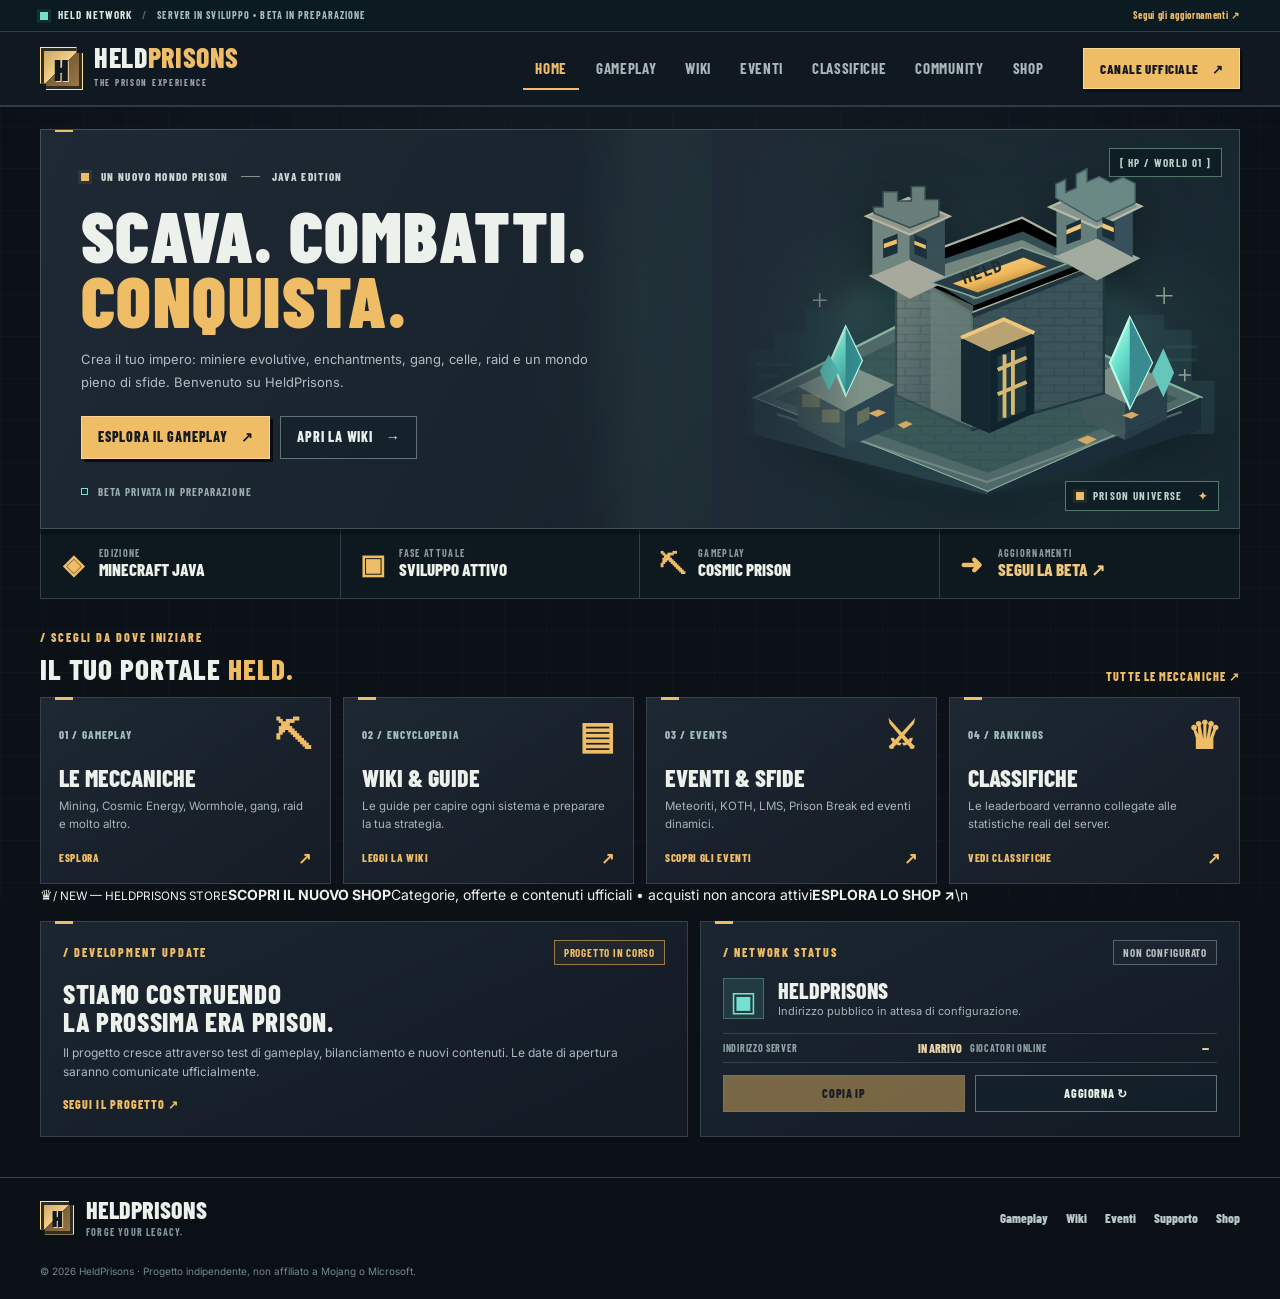
==== commit 752090a1: "feat(shop): integrate shop navigation and storefront across portal" ====
--- a/index.html
+++ b/index.html
@@ -4,7 +4,7 @@
 <div class="topline"><div class="wrap topline-inner"><span class="phase-dot"></span><strong>HELD NETWORK</strong><span class="topline-divider">/</span><span>SERVER IN SVILUPPO • BETA IN PREPARAZIONE</span><a href="community.html">Segui gli aggiornamenti <span aria-hidden="true">↗</span></a></div></div>
 <header class="header"><div class="wrap navline">
 <a href="index.html" class="logo" aria-label="HeldPrisons, pagina iniziale"><span class="logo-emblem" aria-hidden="true">H</span><span class="logo-name">HELD<span>PRISONS</span><small>THE PRISON EXPERIENCE</small></span></a>
-<nav id="primary-nav" class="navlinks" aria-label="Navigazione principale"><a href="index.html" aria-current="page">Home</a><a href="gameplay.html" >Gameplay</a><a href="wiki.html" >Wiki</a><a href="eventi.html" >Eventi</a><a href="classifiche.html" >Classifiche</a><a href="community.html" >Community</a></nav>
+<nav id="primary-nav" class="navlinks" aria-label="Navigazione principale"><a href="index.html" aria-current="page">Home</a><a href="gameplay.html" >Gameplay</a><a href="wiki.html" >Wiki</a><a href="eventi.html" >Eventi</a><a href="classifiche.html" >Classifiche</a><a href="community.html" >Community</a><a href="shop.html">Shop</a></nav>
 <div class="nav-actions"><a class="header-cta" href="https://t.me/CosmicPrisonsOG" target="_blank" rel="noopener noreferrer">CANALE UFFICIALE <span aria-hidden="true">↗</span></a><button type="button" class="menu-toggle" id="menu-toggle" aria-label="Apri il menu" aria-expanded="false" aria-controls="primary-nav"><span></span><span></span><span></span></button></div>
 </div></header>
 <main class="wrap site-main" id="main"><div class="home-intro">
@@ -18,10 +18,10 @@
 <a class="portal-card" href="eventi.html"><div class="portal-top"><span class="portal-index">03 / EVENTS</span><span class="portal-icon">⚔</span></div><h3>EVENTI & SFIDE</h3><p>Meteoriti, KOTH, LMS, Prison Break ed eventi dinamici.</p><span class="portal-link">SCOPRI GLI EVENTI <b>↗</b></span></a>
 <a class="portal-card" href="classifiche.html"><div class="portal-top"><span class="portal-index">04 / RANKINGS</span><span class="portal-icon">♛</span></div><h3>CLASSIFICHE</h3><p>Le leaderboard verranno collegate alle statistiche reali del server.</p><span class="portal-link">VEDI CLASSIFICHE <b>↗</b></span></a>
 </div>
-<div class="home-bottom">
+<a href="shop.html" class="home-shop-promo"><span class="home-shop-sigil" aria-hidden="true">♛</span><span><small>/ NEW — HELDPRISONS STORE</small><strong>SCOPRI IL NUOVO SHOP</strong><span>Categorie, offerte e contenuti ufficiali • acquisti non ancora attivi</span></span><b>ESPLORA LO SHOP ↗</b></a>\n<div class="home-bottom">
 <section class="panel news-panel"><div class="panel-head"><span class="overline">/ DEVELOPMENT UPDATE</span><span class="soft-badge">PROGETTO IN CORSO</span></div><h2>STIAMO COSTRUENDO<br>LA PROSSIMA ERA PRISON.</h2><p>Il progetto cresce attraverso test di gameplay, bilanciamento e nuovi contenuti. Le date di apertura saranno comunicate ufficialmente.</p><a class="text-action" href="community.html">SEGUI IL PROGETTO <span aria-hidden="true">↗</span></a></section>
 <section class="panel server-widget" data-server-widget><div class="panel-head"><span class="overline">/ NETWORK STATUS</span><span class="soft-badge soft-badge--muted" data-status-badge>NON CONFIGURATO</span></div><div class="server-row"><div class="server-mono" aria-hidden="true">▣</div><div><h2>HELDPRISONS</h2><p data-server-message>Indirizzo pubblico in attesa di configurazione.</p></div></div><div class="server-details"><div><small>INDIRIZZO SERVER</small><strong data-server-address>IN ARRIVO</strong></div><div><small>GIOCATORI ONLINE</small><strong data-server-players>—</strong></div></div><div class="server-actions"><button type="button" class="btn btn-small btn-gold" data-copy-ip disabled>COPIA IP</button><button type="button" class="btn btn-small btn-outline" data-refresh-status>AGGIORNA ↻</button></div></section>
 </div></main>
-<footer class="footer"><div class="wrap footer-inner"><a href="index.html" class="footer-logo"><span class="logo-emblem mini" aria-hidden="true">H</span><span>HELDPRISONS<small>FORGE YOUR LEGACY.</small></span></a><div class="footer-nav"><a href="gameplay.html">Gameplay</a><a href="wiki.html">Wiki</a><a href="eventi.html">Eventi</a><a href="community.html">Supporto</a></div><p>© <span id="current-year">2026</span> HeldPrisons · Progetto indipendente, non affiliato a Mojang o Microsoft.</p></div></footer>
+<footer class="footer"><div class="wrap footer-inner"><a href="index.html" class="footer-logo"><span class="logo-emblem mini" aria-hidden="true">H</span><span>HELDPRISONS<small>FORGE YOUR LEGACY.</small></span></a><div class="footer-nav"><a href="gameplay.html">Gameplay</a><a href="wiki.html">Wiki</a><a href="eventi.html">Eventi</a><a href="community.html">Supporto</a><a href="shop.html">Shop</a></div><p>© <span id="current-year">2026</span> HeldPrisons · Progetto indipendente, non affiliato a Mojang o Microsoft.</p></div></footer>
 <div id="toast" class="toast" role="status" aria-live="polite"></div>
 </body></html>
--- a/assets/style.css
+++ b/assets/style.css
@@ -18,11 +18,30 @@
 .wiki-dialog{width:min(620px,calc(100vw - 30px));max-height:min(82dvh,750px);overflow:auto;border:2px solid #7d9d8a;background:#18222b;color:var(--text);padding:23px 26px 27px;box-shadow:10px 10px 0 #070b10}.wiki-dialog::backdrop{background:#03080ddd;backdrop-filter:blur(5px)}.dialog-top{display:flex;justify-content:space-between;align-items:center;gap:15px}.close-dialog{width:38px;height:38px;background:#263942;border:1px solid #5e7472;color:var(--text)}.close-dialog:hover{background:#3a4c50}.dialog-glyph{font-size:47px;color:var(--gold);margin-top:9px}.wiki-dialog h2{font:800 42px/1 var(--head);margin:6px 0 14px}.wiki-dialog p{color:#bac7c9;font-size:13px;line-height:1.85}.wiki-dialog ul{padding-left:19px;color:#d1d7d4;font-size:13px;line-height:1.9}.wiki-dialog li::marker{color:var(--gold)}.modal-footnote{padding:12px 15px;border-left:3px solid var(--gold);background:#243139;color:#c7d0ce;font-size:12px}
 .event-summary{display:flex;align-items:center;justify-content:space-between;gap:18px;padding:14px 20px;margin:16px 0 3px}.event-summary>div{display:flex;align-items:center;gap:10px;flex-wrap:wrap}.event-summary strong{font:800 15px var(--head)}.event-summary small{font:800 10px var(--head);color:var(--gold)}.event-summary p{margin:0;color:#a5b9b8;font-size:12px}.event-summary .btn{flex:none}.event-cards{display:grid;grid-template-columns:repeat(4,minmax(0,1fr));gap:12px}.event-tile{background:#1b2630;border:1px solid var(--line);overflow:hidden;min-width:0}.event-art{height:116px;display:grid;place-items:center;background:repeating-linear-gradient(0deg,#1c3036,#1c3036 17px,#1e3338 17px,#1e3338 18px);border-bottom:1px solid #3e5c5b;color:var(--gold);font:800 80px/1 var(--head);text-shadow:5px 5px 0 #0b181c}.event-tile:nth-child(2) .event-art{background:repeating-linear-gradient(90deg,#27343a,#27343a 20px,#2c3d40 20px,#2c3d40 21px)}.event-tile:nth-child(3) .event-art{background:#263039}.event-tile:nth-child(4) .event-art{background:#243532}.event-tile-content{padding:15px 17px}.event-tile h2{font:800 26px var(--head);margin:6px 0}.event-tile p{min-height:40px;font-size:11.5px;line-height:1.6;color:#aebac0;margin:0 0 14px}.event-tile a{color:var(--gold);font:800 12px var(--head)}.event-tile a:hover{text-decoration:underline}.event-extra{display:flex;flex-wrap:wrap;gap:9px}.event-extra span{display:inline-block;padding:8px 13px;background:#1b2730;border:1px solid #3e4d54;color:#c3d2d0;font:700 12px var(--head);letter-spacing:.03em}
 .leaderboard{margin-top:18px;min-height:390px}.leaderboard-tabs{display:grid;grid-template-columns:repeat(4,1fr);background:#121b24;border-bottom:1px solid #49545c;gap:1px}.leaderboard-tab{min-height:54px;border:0;border-bottom:3px solid transparent;background:#1b2530;color:#a9bcb9;font:800 16px var(--head);letter-spacing:.08em}.leaderboard-tab:hover{background:#2a393f}.leaderboard-tab.is-active{background:#283937;color:var(--gold);border-color:var(--gold)}.board-header{display:grid;grid-template-columns:1fr 3fr 1fr;gap:10px;padding:12px 20px;background:#141e27;border-bottom:1px solid #3e4a52;color:#8fa4a5;font:800 11px var(--head);letter-spacing:.1em}.board-header span:last-child{text-align:right}.board-empty{text-align:center;padding:26px 18px 35px;display:flex;align-items:center;flex-direction:column}.empty-trophy{color:#daa954;font:800 63px/1 var(--head);margin-bottom:8px}.board-empty h2{font:800 32px var(--head);margin:12px 0 3px}.board-empty p{max-width:490px;color:#a5b6b9;font-size:13px;margin:0 auto 13px}.compact-note{display:flex;align-items:start;gap:13px;padding:15px 20px;background:#1b282e;border:1px solid #3e5955;margin-top:16px}.compact-note>span{font-size:25px;color:var(--gold)}.compact-note strong{font:800 16px var(--head)}.compact-note p{margin:2px 0 0;color:#aebcbd;font-size:12px}
-.community-cards{display:grid;grid-template-columns:1.2fr 1fr;gap:12px;margin-top:18px}.community-card{display:flex;flex-direction:column;min-height:200px;padding:20px 23px;background:linear-gradient(135deg,#1e3036,#19242d);border:1px solid #47575a;transition:border-color .2s,transform .2s}.community-card:hover{border-color:var(--gold);transform:translateY(-2px)}.community-card--primary{background:linear-gradient(120deg,#284c4d,#183039);border-color:#567e73}.community-symbol{color:var(--gold);font-size:35px;line-height:1}.community-card .mini-kicker{margin-top:12px}.community-card h2{font:800 29px/1 var(--head);margin:6px 0 9px}.community-card p{max-width:480px;color:#b1c6c6;font-size:12px;margin:0 0 18px}.community-arrow{margin-top:auto;color:var(--gold);font:800 12px var(--head)}.faq-block{border:1px solid var(--line);background:#17212a}.faq-block details{border-bottom:1px solid var(--line)}.faq-block details:last-child{border:0}.faq-block summary{list-style:none;padding:13px 19px;cursor:pointer;display:flex;justify-content:space-between;align-items:center;gap:16px;font:800 18px var(--head)}.faq-block summary::-webkit-details-marker{display:none}.faq-block summary span{color:var(--gold);font-size:24px;line-height:1;transition:transform .2s}.faq-block details[open] summary span{transform:rotate(45deg)}.faq-block details p{font-size:12px;color:#b8c6c7;line-height:1.8;margin:0;padding:0 19px 15px}.faq-block a{color:var(--gold);text-decoration:underline}
+.community-cards{display:grid;grid-template-columns:1.12fr 1fr 1fr;gap:12px;margin-top:18px}.community-card{display:flex;flex-direction:column;min-height:200px;padding:20px 23px;background:linear-gradient(135deg,#1e3036,#19242d);border:1px solid #47575a;transition:border-color .2s,transform .2s}.community-card:hover{border-color:var(--gold);transform:translateY(-2px)}.community-card--primary{background:linear-gradient(120deg,#284c4d,#183039);border-color:#567e73}.community-symbol{color:var(--gold);font-size:35px;line-height:1}.community-card .mini-kicker{margin-top:12px}.community-card h2{font:800 29px/1 var(--head);margin:6px 0 9px}.community-card p{max-width:480px;color:#b1c6c6;font-size:12px;margin:0 0 18px}.community-arrow{margin-top:auto;color:var(--gold);font:800 12px var(--head)}.faq-block{border:1px solid var(--line);background:#17212a}.faq-block details{border-bottom:1px solid var(--line)}.faq-block details:last-child{border:0}.faq-block summary{list-style:none;padding:13px 19px;cursor:pointer;display:flex;justify-content:space-between;align-items:center;gap:16px;font:800 18px var(--head)}.faq-block summary::-webkit-details-marker{display:none}.faq-block summary span{color:var(--gold);font-size:24px;line-height:1;transition:transform .2s}.faq-block details[open] summary span{transform:rotate(45deg)}.faq-block details p{font-size:12px;color:#b8c6c7;line-height:1.8;margin:0;padding:0 19px 15px}.faq-block a{color:var(--gold);text-decoration:underline}
 .footer{background:#0b1017;border-top:1px solid #354047;margin-top:8px}.footer-inner{min-height:99px;display:flex;justify-content:space-between;align-items:center;gap:25px;padding:20px 0;flex-wrap:wrap}.footer-logo{display:flex;gap:12px;align-items:center;font:800 24px/1 var(--head)}.footer-logo small{display:block;font:700 10px var(--head);letter-spacing:.12em;color:#8499a0;margin-top:4px}.logo-emblem.mini{height:34px;width:34px;font-size:22px}.footer-nav{display:flex;gap:18px;flex-wrap:wrap}.footer-nav a{font:800 13px var(--head);color:#bac9c9}.footer-nav a:hover{color:var(--gold)}.footer-inner>p{width:100%;margin:0;font-size:10px;color:#738890}.toast{position:fixed;bottom:20px;right:20px;background:#234039;color:#f4ffe8;box-shadow:4px 4px 0 #050b10;max-width:min(360px,calc(100% - 40px));border:1px solid #83caad;padding:12px 16px;z-index:100;font-size:12px;opacity:0;transform:translateY(15px);pointer-events:none;transition:.2s}.toast.show{opacity:1;transform:translateY(0)}
 @media(max-width:1140px){.navline{gap:14px}.navlinks a{padding:9px 8px;font-size:14px}.header-cta{padding:9px 12px}.portal-card{padding:14px 13px}.portal-card h3{font-size:22px}.info-strip strong{font-size:15px}.wiki-list{grid-template-columns:repeat(3,minmax(0,1fr))}}
-@media(max-width:900px){.header-cta{display:none}.navlinks a{font-size:14px}.logo-name{font-size:24px}.logo-emblem{width:39px;height:39px;font-size:27px}.hero{grid-template-columns:58% 42%}.hero-copy{padding:30px 0 22px 25px}.hero h1{font-size:clamp(49px,6.7vw,70px)}.hero-scene img{width:112%}.info-strip{grid-template-columns:repeat(2,minmax(0,1fr))}.info-strip>*:nth-child(2){border-right:0}.info-strip>*:nth-child(-n+2){border-bottom:1px solid #344047}.portal-grid{grid-template-columns:repeat(2,minmax(0,1fr))}.portal-card{min-height:153px}.home-bottom{grid-template-columns:1fr 1fr}.news-panel h2{font-size:23px}.server-details{grid-template-columns:1fr}.server-details>div{justify-content:space-between}.mechanics-layout{grid-template-columns:repeat(3,minmax(0,1fr))}.mechanics-layout--four{grid-template-columns:repeat(2,minmax(0,1fr))}.event-cards{grid-template-columns:repeat(2,minmax(0,1fr))}.wiki-controls{flex-wrap:wrap}.wiki-search{flex-basis:100%}.wiki-filters{width:100%}.wiki-filter{flex:1}}
-@media(max-width:700px){.wrap{width:calc(100% - 30px)}.topline-inner{gap:7px;font-size:9px}.topline a{display:none}.navline{height:63px}.header{position:sticky}.navlinks{position:absolute;display:none;top:63px;left:0;right:0;padding:12px 15px 18px;background:#121d27;box-shadow:0 14px 22px #0009;border-bottom:2px solid #54675e;flex-direction:column;gap:4px;align-items:stretch;margin:0}.navlinks.is-open{display:flex}.navlinks a{font-size:18px;min-height:45px;padding:10px 15px;border:1px solid #364751}.navlinks a[aria-current="page"]{border:1px solid #9b7c4a;border-left:4px solid var(--gold);background:#323025}.menu-toggle{display:flex;flex-direction:column;justify-content:center;align-items:center;gap:5px;background:#202e35;border:1px solid #52625e;min-width:43px;height:43px}.menu-toggle>span{height:2px;width:20px;background:var(--gold)}.site-main{padding-top:15px}.hero{grid-template-columns:1fr}.hero-copy{padding:26px 22px 18px}.hero h1{font-size:clamp(47px,11vw,78px)}.hero-copy>p{font-size:12px;max-width:520px}.hero-note{margin-top:19px}.hero-scene{height:205px;min-height:0}.hero-scene img{height:300px;width:360px;max-width:90%;object-fit:contain}.scene-label-top{top:11px;right:11px}.scene-label-bottom{bottom:11px;right:11px}.home-bottom{grid-template-columns:1fr}.news-panel,.server-widget{min-height:auto}.page-heading{padding:21px 18px;align-items:start}.page-heading h1{font-size:clamp(41px,9.7vw,65px)}.heading-stamp{display:none}.heading-count{display:none}.mechanics-layout{grid-template-columns:repeat(2,minmax(0,1fr))}.mechanic-primary{grid-column:span 2}.mechanic-card{min-height:163px}.banner-link{flex-direction:column;align-items:stretch}.banner-link .btn{align-self:flex-start}.wiki-list{grid-template-columns:repeat(2,minmax(0,1fr))}.event-summary{flex-wrap:wrap}.event-summary p{flex-basis:100%}.event-summary .btn{width:100%}.community-cards{grid-template-columns:1fr}.community-card{min-height:180px}.footer-inner{gap:17px}.footer-nav{margin-left:auto}}
+@media(max-width:900px){.community-cards{grid-template-columns:repeat(2,minmax(0,1fr))}.community-card--primary{grid-column:span 2}.header-cta{display:none}.navlinks a{font-size:14px}.logo-name{font-size:24px}.logo-emblem{width:39px;height:39px;font-size:27px}.hero{grid-template-columns:58% 42%}.hero-copy{padding:30px 0 22px 25px}.hero h1{font-size:clamp(49px,6.7vw,70px)}.hero-scene img{width:112%}.info-strip{grid-template-columns:repeat(2,minmax(0,1fr))}.info-strip>*:nth-child(2){border-right:0}.info-strip>*:nth-child(-n+2){border-bottom:1px solid #344047}.portal-grid{grid-template-columns:repeat(2,minmax(0,1fr))}.portal-card{min-height:153px}.home-bottom{grid-template-columns:1fr 1fr}.news-panel h2{font-size:23px}.server-details{grid-template-columns:1fr}.server-details>div{justify-content:space-between}.mechanics-layout{grid-template-columns:repeat(3,minmax(0,1fr))}.mechanics-layout--four{grid-template-columns:repeat(2,minmax(0,1fr))}.event-cards{grid-template-columns:repeat(2,minmax(0,1fr))}.wiki-controls{flex-wrap:wrap}.wiki-search{flex-basis:100%}.wiki-filters{width:100%}.wiki-filter{flex:1}}
+@media(max-width:700px){.wrap{width:calc(100% - 30px)}.topline-inner{gap:7px;font-size:9px}.topline a{display:none}.navline{height:63px}.header{position:sticky}.navlinks{position:absolute;display:none;top:63px;left:0;right:0;padding:12px 15px 18px;background:#121d27;box-shadow:0 14px 22px #0009;border-bottom:2px solid #54675e;flex-direction:column;gap:4px;align-items:stretch;margin:0}.navlinks.is-open{display:flex}.navlinks a{font-size:18px;min-height:45px;padding:10px 15px;border:1px solid #364751}.navlinks a[aria-current="page"]{border:1px solid #9b7c4a;border-left:4px solid var(--gold);background:#323025}.menu-toggle{display:flex;flex-direction:column;justify-content:center;align-items:center;gap:5px;background:#202e35;border:1px solid #52625e;min-width:43px;height:43px}.menu-toggle>span{height:2px;width:20px;background:var(--gold)}.site-main{padding-top:15px}.hero{grid-template-columns:1fr}.hero-copy{padding:26px 22px 18px}.hero h1{font-size:clamp(47px,11vw,78px)}.hero-copy>p{font-size:12px;max-width:520px}.hero-note{margin-top:19px}.hero-scene{height:205px;min-height:0}.hero-scene img{height:300px;width:360px;max-width:90%;object-fit:contain}.scene-label-top{top:11px;right:11px}.scene-label-bottom{bottom:11px;right:11px}.home-bottom{grid-template-columns:1fr}.news-panel,.server-widget{min-height:auto}.page-heading{padding:21px 18px;align-items:start}.page-heading h1{font-size:clamp(41px,9.7vw,65px)}.heading-stamp{display:none}.heading-count{display:none}.mechanics-layout{grid-template-columns:repeat(2,minmax(0,1fr))}.mechanic-primary{grid-column:span 2}.mechanic-card{min-height:163px}.banner-link{flex-direction:column;align-items:stretch}.banner-link .btn{align-self:flex-start}.wiki-list{grid-template-columns:repeat(2,minmax(0,1fr))}.event-summary{flex-wrap:wrap}.event-summary p{flex-basis:100%}.event-summary .btn{width:100%}.community-cards{grid-template-columns:1fr}.community-card--primary{grid-column:auto}.community-card{min-height:180px}.footer-inner{gap:17px}.footer-nav{margin-left:auto}}
 @media(max-width:480px){.wrap{width:calc(100% - 24px)}.topline-inner{font-size:8.4px;letter-spacing:.05em}.topline-divider{display:none}.topline strong{font-size:10px}.logo-name{font-size:23px}.logo-name small{font-size:8px}.hero-copy{padding:24px 16px 16px}.eyebrow{font-size:9px;gap:7px;letter-spacing:.045em}.hero h1{font-size:clamp(32px,9.6vw,46px)}.hero-copy>p{font-size:12px}.actions{flex-direction:column}.actions .btn{width:100%;justify-content:space-between}.hero-scene{height:175px}.hero-scene img{width:320px;height:250px}.scene-label{font-size:9px}.info-strip>div,.info-strip>a{padding:10px;gap:7px;min-height:61px}.info-mark{font-size:24px;min-width:22px}.info-strip small{font-size:9px}.info-strip strong{font-size:14px}.home-section-heading{align-items:start;gap:9px}.home-section-heading h2{font-size:25px}.underlink{font-size:10px;margin-top:4px;white-space:normal;text-align:right}.portal-grid{gap:8px}.portal-card{padding:13px 11px;min-height:168px}.portal-index{font-size:9px}.portal-icon{font-size:28px}.portal-card h3{font-size:20px}.portal-card p{font-size:10.5px}.portal-link{font-size:10px}.panel-head{align-items:flex-start;gap:8px}.soft-badge{font-size:9px}.news-panel,.server-widget{padding:15px}.news-panel h2{font-size:24px}.page-heading h1{font-size:43px}.page-heading p{font-size:12px}.section-label{font-size:12px}.section-label>span:last-child:not(:first-child),.section-label>a{font-size:10px}.mechanics-layout,.mechanics-layout--four{grid-template-columns:1fr}.mechanic-primary{grid-column:auto}.mechanic-card{min-height:128px}.mechanic-icon{font-size:28px}.mechanic-card h2{font-size:23px}.mechanic-card p{font-size:11px}.wiki-list{grid-template-columns:1fr}.wiki-card{min-height:90px}.wiki-search input{font-size:11px}.wiki-filter{font-size:11px;padding:7px}.event-cards{grid-template-columns:1fr}.event-tile{display:grid;grid-template-columns:35% 65%}.event-art{height:auto;font-size:51px;border-bottom:0;border-right:1px solid #3e5c5b}.event-tile-content{padding:13px}.event-tile p{min-height:0}.event-tile h2{font-size:23px}.event-extra{gap:6px}.event-extra span{font-size:11px;padding:7px 10px}.leaderboard-tab{min-height:48px;font-size:12px}.board-header{font-size:9px;padding:10px}.board-empty h2{font-size:27px}.board-empty p{font-size:12px}.community-card h2{font-size:26px}.footer-inner{flex-direction:column;align-items:flex-start}.footer-nav{margin:0}.wiki-dialog{padding:15px 18px}.wiki-dialog h2{font-size:36px}}
 @media(max-width:340px){.logo-name{font-size:19px}.logo-emblem{width:35px;height:35px}.hero h1{font-size:39px}.portal-grid{grid-template-columns:1fr}.portal-card{min-height:135px}.info-strip strong{font-size:12px}.page-heading h1{font-size:36px}.wiki-filters{flex-wrap:wrap}.wiki-filter{flex:1 1 40%}}
 @media(prefers-reduced-motion:reduce){html{scroll-behavior:auto}*,*::before,*::after{animation-duration:.001ms!important;transition-duration:.001ms!important}}
+
+
+/* HELD SHOP + SHOP MANAGER : compact voxel storefront V3 */
+.shop-hero{display:grid;grid-template-columns:58% 42%;min-height:290px;overflow:hidden;background:radial-gradient(circle at 85% 50%,#356c5944,transparent 40%),linear-gradient(125deg,#1a2c32,#141e29 65%,#152b2c);border-color:#53635a}
+.shop-hero-content{padding:32px 24px 26px 36px;position:relative;z-index:2}.shop-hero h1{font:900 clamp(58px,7.2vw,98px)/.9 var(--head);letter-spacing:.025em;margin:10px 0}.shop-hero h1 em,.shop-toolbar h2 em,.admin-intro h1 em{color:var(--gold);font-style:normal}.shop-hero h2{font:800 clamp(19px,2.9vw,31px)/1 var(--head);margin:12px 0}.shop-hero-content>p{color:#acbfbd;max-width:560px;font-size:12.5px;line-height:1.7}.shop-hero-actions{display:flex;gap:10px;flex-wrap:wrap;margin-top:21px}
+.shop-hero-art{min-height:270px;position:relative;display:grid;place-items:center;isolation:isolate}.pixel-glow{position:absolute;inset:5% 2%;background:radial-gradient(ellipse,#b1ac5850,transparent 66%);filter:blur(15px)}.pixel-rays{position:absolute;inset:10%;background:repeating-conic-gradient(from 18deg at 50% 52%,#efbd650c 0deg 3deg,transparent 3deg 35deg);border-radius:50%;opacity:.7}.shop-crate{width:176px;height:152px;position:relative;transform:skewY(-6deg) rotate(-4deg);background:repeating-linear-gradient(90deg,transparent,transparent 38px,#090e1366 39px,#090e1366 43px),linear-gradient(130deg,#c49c59,#705338 60%,#483b2e);border:11px solid #554232;box-shadow:0 12px 0 #19252b,13px 20px 0 #0c151d,0 0 40px #ecba6640,inset 0 0 0 5px #d3b06b}.crate-lid{position:absolute;inset:-29px -13px auto;height:31px;transform:skewX(13deg);background:linear-gradient(145deg,#f8d28d,#886c47);border:8px solid #544b37;box-shadow:0 7px 0 #2f332c}.crate-face{position:absolute;inset:23px 38px 21px;display:grid;place-items:center;color:#1e272b;background:#e0b46d;border:5px solid #2c3431;font:900 69px var(--head);text-shadow:2px 2px #fff6}.crate-lock{position:absolute;left:50%;top:-21px;transform:translateX(-50%);font:900 26px var(--head);color:#27363a;background:#f8c874;border:4px solid #354146;line-height:1}.float-rune{position:absolute;color:#f7d39a;font:900 36px var(--head);text-shadow:0 0 20px #ffd08277}.float-rune-a{top:16%;left:18%}.float-rune-b{right:20%;bottom:19%;font-size:24px;color:#82e2c6}.shop-art-caption{position:absolute;bottom:15px;right:16px;color:#b0c2b5;font:700 10px var(--head);letter-spacing:.14em}
+.shop-notice{display:flex;align-items:center;gap:12px;margin-top:10px;border:1px solid #67644a;background:#2c3029;padding:10px 15px;color:#e7dfc1;font-size:12px}.notice-icon{color:var(--gold);font-size:21px}.notice-status{margin-left:auto;border:1px solid #ad9562;font:800 10px var(--head);padding:4px 8px;white-space:nowrap;color:#f3d396}
+.shop-toolbar{margin:23px 0 12px;display:flex;align-items:end;justify-content:space-between;gap:18px}.shop-toolbar h2{font:800 clamp(25px,3.3vw,36px)/1 var(--head);margin:6px 0 0}.shop-search{display:flex;align-items:center;gap:9px;min-height:42px;border:1px solid #536166;background:#141f27;padding:0 11px;min-width:220px;width:min(330px,100%)}.shop-search span{font-size:22px;color:var(--gold)}.shop-search input{flex:1;min-width:0;background:none;border:0;color:var(--text);outline:0;font-size:12px}.shop-search:focus-within{border-color:var(--gold)}.shop-search input::placeholder{color:#94a8aa}.shop-categories{display:flex;flex-wrap:wrap;gap:8px;margin-bottom:12px}.shop-category{display:inline-flex;align-items:center;gap:8px;min-height:40px;padding:8px 13px;color:#bacac5;background:#1c2830;border:1px solid #475650;font:800 13px var(--head);letter-spacing:.035em;transition:.15s}.shop-category:hover,.shop-category.is-selected{background:#ddaf63;color:#152029;border-color:#f4c979}.shop-category .cat-icon{font-size:21px;line-height:1}.shop-placeholder{padding:8px;color:var(--muted)}.shop-section-title{display:flex;align-items:center;justify-content:space-between;gap:15px;border-bottom:1px solid #44544f;padding:12px 0 9px;margin-bottom:12px}.shop-section-title h3{font:800 23px var(--head);margin:4px 0 0}.shop-counter{color:#d3ba85;font:800 11px var(--head);letter-spacing:.09em;white-space:nowrap}
+.shop-products{display:grid;grid-template-columns:repeat(4,minmax(0,1fr));gap:12px;min-height:125px}.shop-product{display:flex;flex-direction:column;background:linear-gradient(165deg,#1c2b32,#151e28);border:1px solid #495b57;min-width:0;overflow:hidden;transition:.2s}.shop-product:hover{border-color:var(--gold);transform:translateY(-2px)}.shop-product-visual{height:120px;position:relative;display:grid;place-items:center;background:radial-gradient(ellipse at 50% 45%,#a3c2a624,transparent 70%),repeating-linear-gradient(0deg,transparent,transparent 23px,#b8dab307 24px),#24363a;border-bottom:1px solid #445d58}.shop-product-visual>img{width:100%;height:100%;object-fit:cover}.shop-product-visual .product-icon{font:800 68px/1 var(--head);color:var(--gold);text-shadow:6px 6px #142328}.product-label{position:absolute;left:10px;top:10px;background:#e3b864;color:#19212a;padding:4px 7px;font:800 11px var(--head);letter-spacing:.07em;max-width:calc(100% - 20px);overflow:hidden;text-overflow:ellipsis;white-space:nowrap}.shop-product-body{padding:15px 15px 14px;display:flex;flex:1;flex-direction:column}.shop-product-section{font:800 10px var(--head);letter-spacing:.13em;color:var(--aqua)}.shop-product h3{font:800 24px/1.05 var(--head);margin:8px 0}.shop-product p{font-size:11.5px;color:#9eb2b4;line-height:1.6;margin:0 0 13px}.shop-perks{padding-left:15px;color:#c1d2c9;margin:0 0 13px;font-size:11px}.shop-perks li::marker{color:var(--gold)}.shop-price-line{display:flex;align-items:baseline;gap:9px;margin-top:auto;padding-top:10px}.shop-price{font:800 26px/1 var(--head);color:#f1c77a}.shop-old-price{font:700 14px var(--head);text-decoration:line-through;color:#819598}.shop-card-button{margin-top:12px;min-height:38px;font-size:12px}.shop-card-button:disabled{opacity:.55;cursor:not-allowed;transform:none;box-shadow:none}.shop-empty{grid-column:1/-1;display:flex;align-items:center;justify-content:center;gap:20px;min-height:178px;text-align:left;padding:25px;background:linear-gradient(115deg,#1e3135,#172229);border:1px dashed #5a6b60}.shop-empty-symbol{font-size:64px;color:var(--gold);line-height:1}.shop-empty h3{font:800 27px var(--head);margin:0 0 4px}.shop-empty p{margin:0;color:#b1bebb;font-size:12px;max-width:460px}.shop-assistance{margin-top:18px;padding:17px 22px;display:flex;gap:18px;align-items:center}.shop-assistance .shop-support-mark{display:grid;place-items:center;flex:none;width:47px;height:47px;color:#131e25;background:var(--gold);font:900 32px var(--head)}.shop-assistance>div:nth-child(2){flex:1;min-width:0}.shop-assistance h2{font:800 23px var(--head);margin:2px 0}.shop-assistance p{font-size:11.5px;color:#a3b9b7;margin:0}.shop-assistance .btn{flex:none}
+.admin-intro{display:flex;justify-content:space-between;align-items:end;gap:15px;padding:11px 0 20px}.admin-intro h1{font:900 clamp(43px,5.5vw,66px)/1 var(--head);margin:5px 0}.admin-intro p{max-width:720px;font-size:12px;color:#a6b7b7;margin:0}.admin-intro>.btn{flex:none}.admin-status{display:flex;align-items:center;gap:15px;padding:14px 17px}.admin-status-dot{width:10px;height:10px;background:var(--gold);box-shadow:0 0 0 4px #efbd6522}.admin-status>div{flex:1}.admin-status strong{font:800 16px var(--head);letter-spacing:.07em}.admin-status p{font-size:11px;color:#a0b4b2;margin:2px 0 0}.admin-revision{font:700 11px var(--head);color:#9cafac;white-space:nowrap}
+.admin-tabs{display:flex;gap:6px;margin:20px 0 0;border-bottom:2px solid #566159;overflow-x:auto}.admin-tab{white-space:nowrap;min-height:48px;background:#1c2a32;color:#b1c4c0;border:1px solid #495954;border-bottom:0;padding:11px 21px;font:800 16px var(--head);letter-spacing:.05em}.admin-tab.is-active{background:#e1b46b;color:#1a2025;border-color:#e1b46b}.admin-panel{padding:20px 21px 23px;background:#17232b;border:1px solid #485a58;border-top:0;min-height:280px}.admin-panel[hidden]{display:none}.admin-panel-title{display:flex;align-items:center;justify-content:space-between;gap:12px;margin-bottom:18px}.admin-panel-title h2{font:800 30px var(--head);margin:5px 0 0}.admin-help{color:#9db0b0;font-size:12px;max-width:780px}
+.admin-filters{display:flex;gap:11px;margin-bottom:14px}.admin-filters .shop-search{width:100%;flex:1}.admin-filters select{max-width:270px;min-width:160px;flex:1}.admin-list{display:grid;gap:9px}.admin-list-item{background:#1d2c33;border:1px solid #485b57;padding:11px 13px;display:flex;align-items:center;gap:13px}.admin-item-icon{display:grid;place-items:center;flex:none;width:48px;height:48px;background:#2c4442;border:1px solid #526d5e;color:var(--gold);font-size:30px;overflow:hidden}.admin-item-icon img{width:100%;height:100%;object-fit:cover}.admin-item-info{flex:1;min-width:0}.admin-item-info strong{display:block;font:800 19px/1.1 var(--head)}.admin-item-info small{display:block;color:#9fb4b3;font-size:11px;line-height:1.5;margin-top:5px;overflow-wrap:anywhere}.admin-actions{display:flex;align-items:center;gap:5px;flex-wrap:wrap;justify-content:flex-end}.admin-actions button{min-height:34px;min-width:35px;padding:7px 10px;background:#293941;border:1px solid #52635e;color:#d5e1d6;font:800 12px var(--head)}.admin-actions button:hover{border-color:var(--gold);color:var(--gold)}.admin-actions button.danger{border-color:#80595c;color:#ffb3a6}.admin-actions button:disabled{opacity:.35;cursor:not-allowed}.admin-list-empty{padding:45px 20px;text-align:center;color:#a4b5b3;background:#1c2b32;border:1px dashed #53645a;font-size:12px}
+.admin-form-grid{display:grid;grid-template-columns:repeat(2,minmax(0,1fr));gap:16px 14px;margin-bottom:20px}.admin-form label:not(.admin-check):not(.upload-label){display:flex;flex-direction:column;gap:7px;color:#c4d0cd;font:800 13px var(--head);letter-spacing:.04em}.admin-form input:not([type="checkbox"]),.admin-form textarea,.admin-form select,.admin-filters select{width:100%;min-height:43px;background:#0f1a23;color:#eef6f0;border:1px solid #556660;padding:10px 12px;border-radius:0;font:500 13px var(--font)}.admin-form textarea{resize:vertical}.admin-form input:focus,.admin-form textarea:focus,.admin-form select:focus{outline:1px solid var(--gold);border-color:var(--gold)}.admin-form input::placeholder,.admin-form textarea::placeholder{color:#849998}.span-full{grid-column:1/-1}.admin-check{display:flex;align-items:start;gap:13px;background:#263630;padding:14px;border:1px solid #536a5c}.admin-check>input{accent-color:var(--gold);width:20px;height:20px;flex:none}.admin-check strong{display:block;font:800 15px var(--head)}.admin-check small{display:block;color:#abc0b3;font:400 11px/1.6 var(--font)}.admin-dialog{width:min(700px,calc(100% - 22px));max-height:90dvh;overflow:auto;background:#19252d;color:var(--text);border:2px solid #8c8a63;padding:23px 26px;box-shadow:9px 9px 0 #070c10}.admin-dialog::backdrop{background:#040a0de8;backdrop-filter:blur(3px)}.admin-dialog .dialog-top{display:flex;align-items:start;justify-content:space-between;margin-bottom:22px}.admin-dialog .dialog-top h2{font:800 37px var(--head);margin:5px 0 0}.editor-actions{display:flex;justify-content:flex-end;gap:12px;flex-wrap:wrap}.admin-dialog .admin-form-grid{margin:0 0 20px}.admin-dialog .small-note{margin:0}
+.publish-grid{display:grid;grid-template-columns:1fr 1fr;gap:14px}.publish-card{padding:19px;background:#213138;border:1px solid #50645e}.publish-card--gold{background:#303326;border-color:#81734f}.publish-card h3{font:800 25px var(--head);margin:0 0 11px}.publish-card p{color:#b9c9c0;font-size:12px}.publish-actions{display:flex;flex-wrap:wrap;gap:8px}.publish-actions>.btn,.publish-actions .upload-label{font-size:12px;min-height:39px}.publish-card code{color:#f2ca86;overflow-wrap:anywhere}.token-label{display:flex;flex-direction:column;gap:8px;font:800 12px var(--head);color:#d9d5bd;letter-spacing:.06em;margin:18px 0}.token-label input{width:100%;background:#151e23;color:white;border:1px solid #8b8967;padding:11px;min-height:45px;font:500 13px var(--font)}.publish-card .small-note{font-size:11px;margin:15px 0 0;line-height:1.7;overflow-wrap:anywhere}.upload-label{cursor:pointer}.admin-warning{margin-top:17px;border-left:3px solid var(--gold);background:#282e2a;padding:13px 17px}.admin-warning strong{font:800 16px var(--head)}.admin-warning strong span{color:var(--gold)}.admin-warning p{margin:3px 0 0;color:#bbc6bd;font-size:11px;line-height:1.7}
+@media(max-width:1110px){.navlinks{display:none;position:absolute;top:73px;left:0;right:0;background:#121d27;flex-direction:column;align-items:stretch;gap:4px;padding:12px 24px 20px;box-shadow:0 14px 25px #000a;border-bottom:2px solid #576b61;margin:0}.navlinks.is-open{display:flex}.navlinks a{padding:11px 15px;min-height:43px;border:1px solid #364751}.navlinks a[aria-current="page"]{border:1px solid #9b7c4a;border-left:4px solid var(--gold);background:#323025}.menu-toggle{display:flex;flex-direction:column;align-items:center;justify-content:center;gap:5px;min-width:43px;height:43px;background:#202e35;border:1px solid #52625e}.menu-toggle>span{width:20px;height:2px;background:var(--gold)}}
+@media(max-width:900px){.shop-products{grid-template-columns:repeat(3,minmax(0,1fr))}.shop-hero-content{padding-left:25px}.publish-grid{grid-template-columns:1fr}}
+@media(max-width:700px){.shop-hero{grid-template-columns:1fr}.shop-hero-content{padding:27px 20px 17px}.shop-hero h1{font-size:69px}.shop-hero-art{min-height:175px}.shop-crate{transform:scale(.75) skewY(-6deg) rotate(-4deg)}.shop-art-caption{font-size:9px}.shop-toolbar{align-items:stretch;flex-direction:column}.shop-search{max-width:none;width:100%}.shop-products{grid-template-columns:repeat(2,minmax(0,1fr))}.shop-assistance{flex-wrap:wrap}.shop-assistance .btn{width:100%}.admin-intro{flex-direction:column;align-items:stretch}.admin-intro>.btn{align-self:flex-start}.admin-list-item{flex-wrap:wrap}.admin-actions{width:100%;justify-content:flex-start;margin-left:61px}.admin-tabs{gap:3px}.admin-tab{padding:10px 14px;font-size:14px}.admin-form-grid{gap:13px}.admin-dialog{padding:20px}.admin-revision{display:none}}
+@media(max-width:480px){.shop-hero h1{font-size:57px}.shop-hero h2{font-size:22px}.shop-notice{align-items:flex-start;font-size:11px;gap:8px}.notice-status{font-size:9px}.shop-products{grid-template-columns:1fr}.shop-product{display:grid;grid-template-columns:33% 67%}.shop-product-visual{height:100%;min-height:165px;border-bottom:0;border-right:1px solid #50615a}.shop-product-body{padding:12px}.shop-product h3{font-size:21px}.shop-product-visual .product-icon{font-size:46px}.shop-price{font-size:23px}.shop-empty{min-height:160px;padding:16px}.shop-empty-symbol{font-size:42px}.shop-empty h3{font-size:23px}.shop-assistance{padding:15px}.admin-status{padding:12px}.admin-panel{padding:15px 12px}.admin-panel-title{flex-wrap:wrap}.admin-panel-title h2{font-size:26px}.admin-panel-title .btn{width:100%}.admin-filters{flex-direction:column}.admin-filters select{max-width:none;width:100%}.admin-actions{margin-left:0}.admin-form-grid{grid-template-columns:1fr}.span-full{grid-column:auto}.admin-dialog .admin-form-grid{grid-template-columns:1fr}.admin-dialog .dialog-top h2{font-size:30px}.publish-actions .btn{width:100%}.publish-card{padding:14px}.shop-hero-actions .btn{width:100%}}
+@media(max-width:350px){.shop-hero h1{font-size:48px}.shop-categories{gap:5px}.shop-category{font-size:11px;padding:7px 10px}.admin-tab{font-size:12px;padding:9px 10px}}
